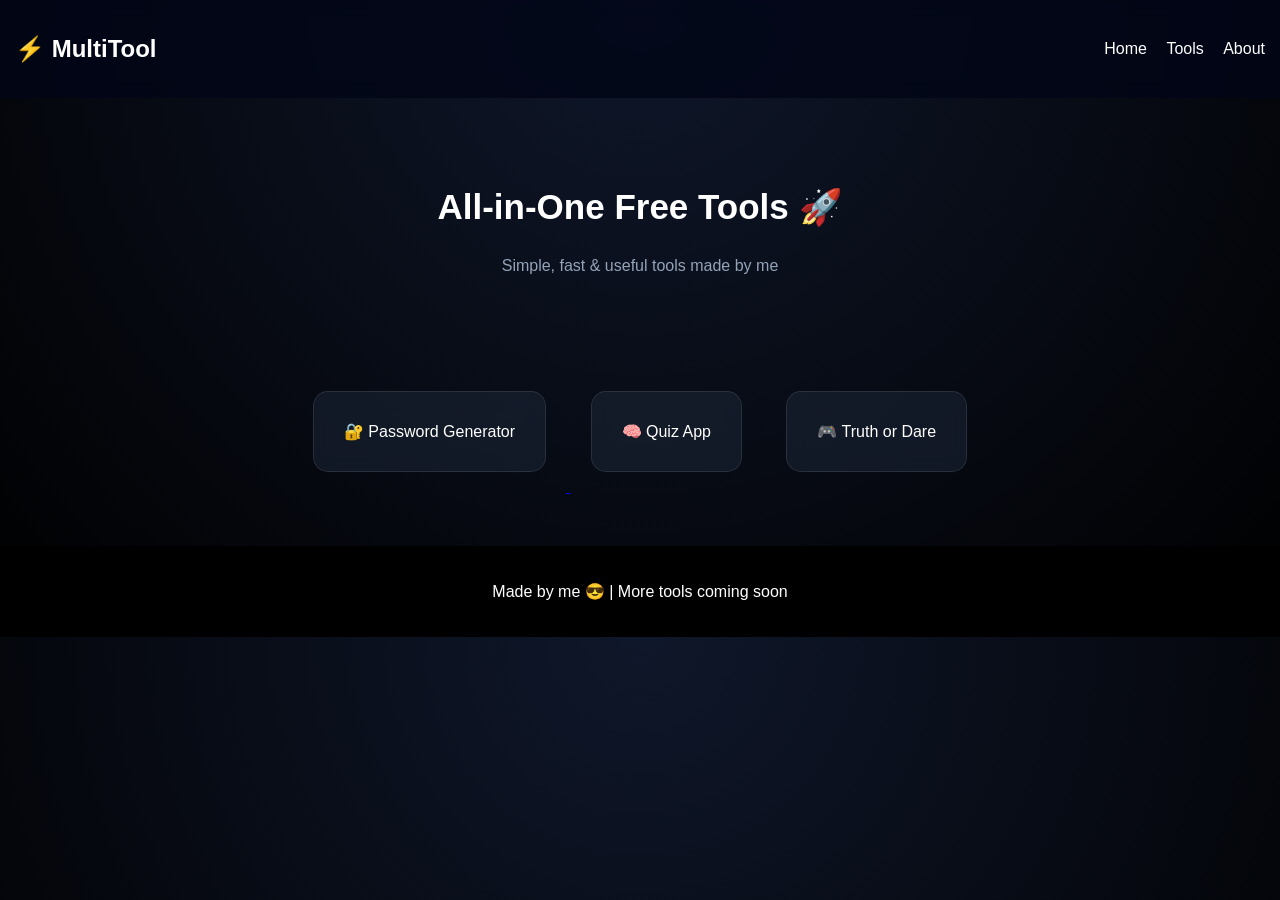
==== index.html @ dfee2fe4 "Add files via upload" ====
<!DOCTYPE html>
<html>
<head>
    <meta charset="UTF-8">
    <meta name="viewport" content="width=device-width, initial-scale=1.0, maximum-scale=1.0, user-scalable=no">
    <title>My Tools Website</title>
    <link rel="stylesheet" href="style.css">
</head>

<body>

    <!-- NAVBAR -->
    <nav>
        <h2>⚡ MultiTool</h2>
        <div>
            <a href="#">Home</a>
            <a href="#">Tools</a>
            <a href="#">About</a>
        </div>
    </nav>

    <!-- HERO SECTION -->
    <section class="hero">
        <h1>All-in-One Free Tools 🚀</h1>
        <p>Simple, fast & useful tools made by me</p>
    </section>

    <!-- TOOLS -->
    <div class="container">
        <a href="password.html">
  <div class="box">🔐 Password Generator</div>
</a>

        <div class="box" onclick="openPage('quiz.html')">
            🧠 Quiz App
        </div>

        <div class="box" onclick="openPage('truthdare.html')">
            🎮 Truth or Dare
        </div>
    </div>

    <script>
        function openPage(page) {
    window.location.href = page + "?v=" + Date.now();
}

    document.querySelectorAll(".box").forEach(box => {
  box.addEventListener("click", function(e) {
    let circle = document.createElement("span");
    circle.classList.add("ripple");

    this.appendChild(circle);

    let x = e.clientX - this.offsetLeft;
    let y = e.clientY - this.offsetTop;

    circle.style.left = x + "px";
    circle.style.top = y + "px";

    setTimeout(() => {
      circle.remove();
    }, 500);
  });
});

    </script>

    <footer>
        <p>Made by me 😎 | More tools coming soon</p>
    </footer>

</body>
</html>
---- style.css ----
body {
  margin: 0;
  font-family: Arial;
  background: radial-gradient(circle at top, #0f172a, #000);
  color: white;
  text-align: center;
  animation: fadeIn 1s ease-in;
}

/* PAGE FADE */
@keyframes fadeIn {
  from { opacity: 0; }
  to { opacity: 1; }
}

/* NAVBAR */
nav {
  background: rgba(2, 6, 23, 0.8);
  backdrop-filter: blur(10px);
  padding: 15px;
  display: flex;
  justify-content: space-between;
  align-items: center;
  position: sticky;
  top: 0;
}

nav a {
  color: white;
  text-decoration: none;
  margin-left: 15px;
  transition: 0.3s;
}

nav a:hover {
  color: #38bdf8;
}

/* HERO */
.hero {
  padding: 60px 20px;
  animation: slideDown 1s ease;
}

.hero h1 {
  font-size: 35px;
}

.hero p {
  color: #94a3b8;
}

/* HERO ANIMATION */
@keyframes slideDown {
  from {
    transform: translateY(-30px);
    opacity: 0;
  }
  to {
    transform: translateY(0);
    opacity: 1;
  }
}

/* CONTAINER */
.container {
  margin-top: 20px;
}

/* TOOL BOX */
.box {
  margin: 20px;
  padding: 30px;
  border-radius: 15px;
  background: rgba(30, 41, 59, 0.5);
  backdrop-filter: blur(10px);
  display: inline-block;
  cursor: pointer;
  transition: 0.3s;
  border: 1px solid rgba(255,255,255,0.1);
  color: white;

  /* FLOAT ANIMATION */
  animation: float 3s ease-in-out infinite;

  /* RIPPLE FIX */
  position: relative;
  overflow: hidden;
}

.box:hover {
  transform: translateY(-10px) scale(1.05);
  box-shadow: 0 0 40px #38bdf8;
}

/* FLOAT */
@keyframes float {
  0% { transform: translateY(0); }
  50% { transform: translateY(-8px); }
  100% { transform: translateY(0); }
}

/* RIPPLE EFFECT */
.ripple {
  position: absolute;
  width: 100px;
  height: 100px;
  background: rgba(255,255,255,0.3);
  border-radius: 50%;
  transform: scale(0);
  animation: ripple 0.5s linear;
}

@keyframes ripple {
  to {
    transform: scale(4);
    opacity: 0;
  }
}

/* FOOTER */
footer {
  margin-top: 50px;
  padding: 20px;
  background-color: #000;
}

/* MOBILE FIX 🔥 */
@media (max-width: 600px) {
  body {
    min-height: 100vh;
    overflow-x: hidden;
  }

  .box {
    display: block;
    width: calc(100% - 60px);
    margin: 15px auto;
    font-size: 18px;
    padding: 25px 20px;
    min-height: 60px;
  }

  .container {
    padding: 0 10px;
  }

  nav {
    flex-direction: column;
    gap: 10px;
    padding: 15px 10px;
  }

  nav h2 {
    font-size: 22px;
    margin: 5px 0;
  }

  nav > div {
    display: flex;
    gap: 15px;
    flex-wrap: wrap;
    justify-content: center;
  }

  nav a {
    font-size: 16px;
    padding: 8px 12px;
    margin-left: 0;
  }

  .hero {
    padding: 40px 15px;
  }

  .hero h1 {
    font-size: 28px;
    line-height: 1.3;
  }

  .hero p {
    font-size: 16px;
  }

  footer {
    padding: 15px;
    font-size: 14px;
  }
}

/* LARGE MOBILE PHONES */
@media (min-width: 400px) and (max-width: 600px) {
  .box {
    width: calc(100% - 80px);
    padding: 30px 25px;
  }

  .hero h1 {
    font-size: 32px;
  }
}

/* TABLET */
@media (min-width: 601px) and (max-width: 900px) {
  .box {
    width: 40%;
    margin: 15px 10px;
  }

  .container {
    display: flex;
    flex-wrap: wrap;
    justify-content: center;
  }
}

/* TOUCH DEVICES - LARGER TAPPABLE AREAS */
@media (hover: none) and (pointer: coarse) {
  .box {
    min-height: 70px;
    padding: 20px;
  }

  nav a {
    padding: 12px 18px;
  }

  .btn, button {
    min-height: 48px;
    min-width: 48px;
  }
}
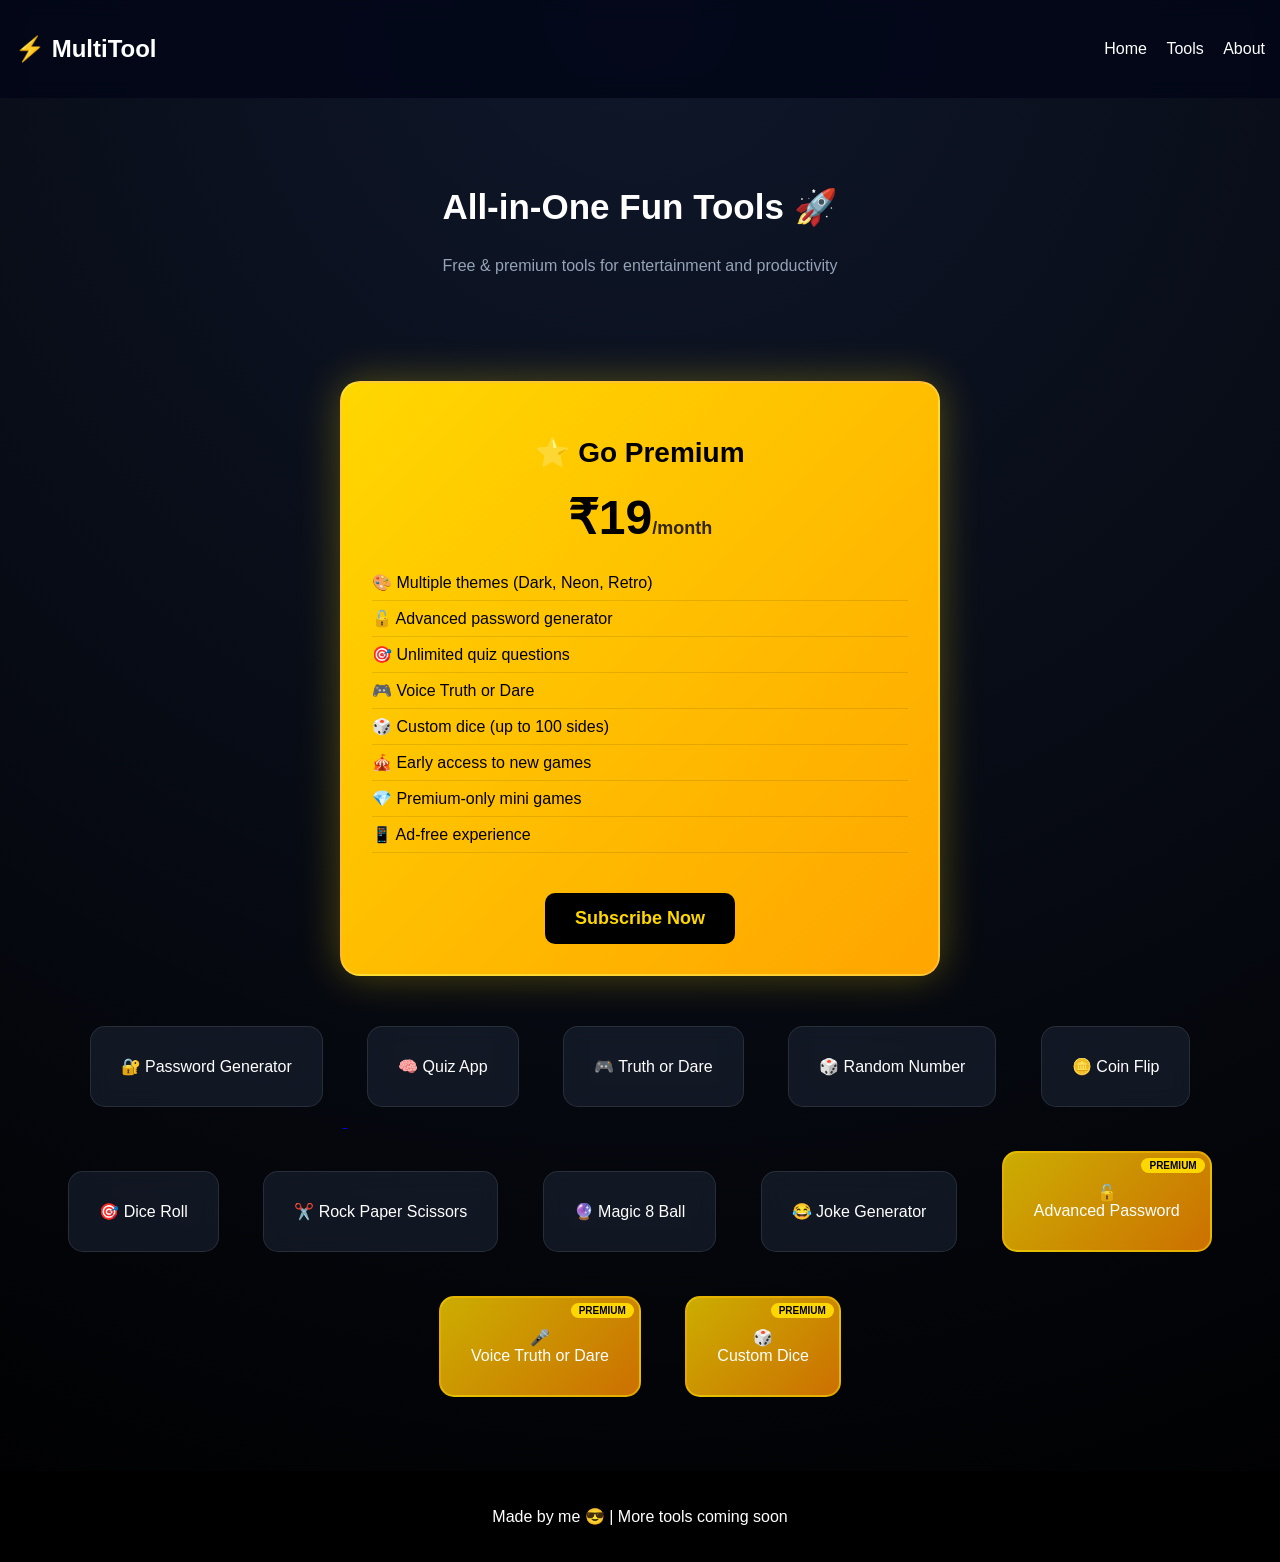
==== commit dfe070a8: "Add files via upload" ====
--- a/index.html
+++ b/index.html
@@ -21,15 +21,44 @@
 
     <!-- HERO SECTION -->
     <section class="hero">
-        <h1>All-in-One Free Tools 🚀</h1>
-        <p>Simple, fast & useful tools made by me</p>
+        <h1>All-in-One Fun Tools 🚀</h1>
+        <p>Free & premium tools for entertainment and productivity</p>
     </section>
 
-    <!-- TOOLS -->
+    <!-- PREMIUM SECTION -->
+    <section class="premium-section">
+        <div class="premium-card">
+            <h2>⭐ Go Premium</h2>
+            <div class="price">₹19<span>/month</span></div>
+            <ul class="premium-features">
+                <li>🎨 Multiple themes (Dark, Neon, Retro)</li>
+                <li>🔓 Advanced password generator</li>
+                <li>🎯 Unlimited quiz questions</li>
+                <li>🎮 Voice Truth or Dare</li>
+                <li>🎲 Custom dice (up to 100 sides)</li>
+                <li>🎪 Early access to new games</li>
+                <li>💎 Premium-only mini games</li>
+                <li>📱 Ad-free experience</li>
+            </ul>
+            <button class="premium-btn" onclick="alert('Premium subscription coming soon!')">Subscribe Now</button>
+        </div>
+    </section>
+
+    <!-- THEME SELECTOR (PREMIUM FEATURE) -->
+    <div class="theme-selector" id="themeSelector">
+        <h4>🎨 Theme</h4>
+        <div class="theme-buttons">
+            <button class="theme-btn theme-dark-btn active" onclick="setTheme('dark')"></button>
+            <button class="theme-btn theme-neon-btn" onclick="setTheme('neon')"></button>
+            <button class="theme-btn theme-retro-btn" onclick="setTheme('retro')"></button>
+        </div>
+    </div>
+
+    <!-- FREE TOOLS -->
     <div class="container">
         <a href="password.html">
-  <div class="box">🔐 Password Generator</div>
-</a>
+            <div class="box">🔐 Password Generator</div>
+        </a>
 
         <div class="box" onclick="openPage('quiz.html')">
             🧠 Quiz App
@@ -38,32 +67,132 @@
         <div class="box" onclick="openPage('truthdare.html')">
             🎮 Truth or Dare
         </div>
+
+        <div class="box" onclick="openPage('random.html')">
+            🎲 Random Number
+        </div>
+
+        <div class="box" onclick="openPage('coinflip.html')">
+            🪙 Coin Flip
+        </div>
+
+        <div class="box" onclick="openPage('dice.html')">
+            🎯 Dice Roll
+        </div>
+
+        <div class="box" onclick="openPage('rps.html')">
+            ✂️ Rock Paper Scissors
+        </div>
+
+        <div class="box" onclick="openPage('magic8.html')">
+            🔮 Magic 8 Ball
+        </div>
+
+        <div class="box" onclick="openPage('joke.html')">
+            😂 Joke Generator
+        </div>
+
+        <a href="advanced-password.html">
+            <div class="box premium-tool">
+                🔓 <span class="premium-label">PREMIUM</span><br>Advanced Password
+            </div>
+        </a>
+
+        <div class="box premium-tool" onclick="alert('Premium feature! Upgrade to unlock voice Truth or Dare.')">
+            🎤 <span class="premium-label">PREMIUM</span><br>Voice Truth or Dare
+        </div>
+
+        <div class="box premium-tool" onclick="alert('Premium feature! Upgrade to unlock custom dice.')">
+            🎲 <span class="premium-label">PREMIUM</span><br>Custom Dice
+        </div>
     </div>
 
     <script>
         function openPage(page) {
-    window.location.href = page + "?v=" + Date.now();
-}
-
-    document.querySelectorAll(".box").forEach(box => {
-  box.addEventListener("click", function(e) {
-    let circle = document.createElement("span");
-    circle.classList.add("ripple");
-
-    this.appendChild(circle);
-
-    let x = e.clientX - this.offsetLeft;
-    let y = e.clientY - this.offsetTop;
-
-    circle.style.left = x + "px";
-    circle.style.top = y + "px";
-
-    setTimeout(() => {
-      circle.remove();
-    }, 500);
-  });
-});
-
+            window.location.href = page + "?v=" + Date.now();
+        }
+
+        function showPremiumModal() {
+            alert("🎉 Premium Subscription!\n\n₹19/month gets you:\n• Multiple themes\n• Advanced password generator\n• Unlimited quiz questions\n• Voice Truth or Dare\n• Custom dice (up to 100 sides)\n• Early access to new games\n• Ad-free experience\n\nSubscribe now to unlock all premium features!");
+        }
+
+        document.querySelectorAll(".box").forEach(box => {
+            box.addEventListener("click", function(e) {
+                let circle = document.createElement("span");
+                circle.classList.add("ripple");
+
+                this.appendChild(circle);
+
+                let x = e.clientX - this.offsetLeft;
+                let y = e.clientY - this.offsetTop;
+
+                circle.style.left = x + "px";
+                circle.style.top = y + "px";
+
+                setTimeout(() => {
+                    circle.remove();
+                }, 500);
+            });
+        });
+
+        // Premium subscription button
+        document.querySelector('.premium-btn').addEventListener('click', function() {
+            showPremiumModal();
+            // Simulate successful payment
+            setTimeout(() => {
+                if (confirm('🎉 Payment successful! Upgrade to Premium now?')) {
+                    upgradeToPremium();
+                }
+            }, 1000);
+        });
+
+        // Premium tool alerts
+        document.querySelectorAll('.premium-tool').forEach(tool => {
+            if (!tool.closest('a')) { // Only add click handler if not wrapped in link
+                tool.addEventListener('click', function(e) {
+                    e.preventDefault();
+                    const toolName = this.textContent.replace('PREMIUM', '').trim();
+                    alert(`🔒 ${toolName} is a Premium Feature!\n\nUpgrade to Premium for ₹19/month to unlock:\n• ${toolName}\n• Multiple themes\n• Advanced tools\n• Early access\n• Ad-free experience`);
+                });
+            }
+        });
+
+        // Theme switching functions
+        function setTheme(theme) {
+            // Remove all theme classes
+            document.body.classList.remove('theme-dark', 'theme-neon', 'theme-retro');
+
+            // Add selected theme
+            document.body.classList.add('theme-' + theme);
+
+            // Update active button
+            document.querySelectorAll('.theme-btn').forEach(btn => btn.classList.remove('active'));
+            document.querySelector('.theme-' + theme + '-btn').classList.add('active');
+
+            // Save theme preference (simulated for premium users)
+            localStorage.setItem('selectedTheme', theme);
+        }
+
+        // Check if user is premium (simulated)
+        function checkPremiumStatus() {
+            const isPremium = localStorage.getItem('isPremium') === 'true';
+            if (isPremium) {
+                document.getElementById('themeSelector').classList.add('show');
+                // Load saved theme
+                const savedTheme = localStorage.getItem('selectedTheme') || 'dark';
+                setTheme(savedTheme);
+            }
+        }
+
+        // Simulate premium upgrade
+        function upgradeToPremium() {
+            localStorage.setItem('isPremium', 'true');
+            alert('🎉 Welcome to Premium!\n\nYou now have access to:\n• Multiple themes\n• Advanced tools\n• Premium features\n• Early access\n\nTheme selector is now enabled!');
+            checkPremiumStatus();
+        }
+
+        // Initialize theme selector visibility
+        checkPremiumStatus();
     </script>
 
     <footer>
--- a/style.css
+++ b/style.css
@@ -1,10 +1,11 @@
 body {
   margin: 0;
   font-family: Arial;
-  background: radial-gradient(circle at top, #0f172a, #000);
-  color: white;
+  background: var(--bg-gradient, radial-gradient(circle at top, #0f172a, #000));
+  color: var(--text-color, white);
   text-align: center;
   animation: fadeIn 1s ease-in;
+  transition: background 0.5s ease, color 0.5s ease;
 }
 
 /* PAGE FADE */
@@ -33,7 +34,7 @@
 }
 
 nav a:hover {
-  color: #38bdf8;
+  color: var(--accent-color, #38bdf8);
 }
 
 /* HERO */
@@ -72,13 +73,13 @@
   margin: 20px;
   padding: 30px;
   border-radius: 15px;
-  background: rgba(30, 41, 59, 0.5);
+  background: var(--card-bg, rgba(30, 41, 59, 0.5));
   backdrop-filter: blur(10px);
   display: inline-block;
   cursor: pointer;
   transition: 0.3s;
   border: 1px solid rgba(255,255,255,0.1);
-  color: white;
+  color: var(--text-color, white);
 
   /* FLOAT ANIMATION */
   animation: float 3s ease-in-out infinite;
@@ -90,7 +91,7 @@
 
 .box:hover {
   transform: translateY(-10px) scale(1.05);
-  box-shadow: 0 0 40px #38bdf8;
+  box-shadow: var(--glow, 0 0 40px #38bdf8);
 }
 
 /* FLOAT */
@@ -118,6 +119,139 @@
   }
 }
 
+/* PREMIUM SECTION */
+.premium-section {
+  margin: 30px auto;
+  max-width: 600px;
+  padding: 0 20px;
+}
+
+/* MOBILE STYLES FOR PREMIUM SECTION */
+@media (max-width: 600px) {
+  .premium-section {
+    padding: 0 10px;
+  }
+
+  .premium-card {
+    padding: 20px;
+    margin: 20px 10px;
+  }
+
+  .premium-card h2 {
+    font-size: 24px;
+  }
+
+  .price {
+    font-size: 36px;
+  }
+
+  .premium-features {
+    text-align: left;
+  }
+
+  .premium-features li {
+    font-size: 14px;
+    padding: 6px 0;
+  }
+
+  .premium-btn {
+    width: 100%;
+    padding: 15px;
+    font-size: 16px;
+  }
+}
+
+.premium-card {
+  background: linear-gradient(135deg, #FFD700, #FFA500);
+  backdrop-filter: blur(10px);
+  border-radius: 20px;
+  padding: 30px;
+  text-align: center;
+  box-shadow: 0 0 40px rgba(255, 215, 0, 0.3);
+  border: 2px solid rgba(255, 255, 255, 0.2);
+  animation: glow 2s ease-in-out infinite alternate;
+}
+
+.premium-card h2 {
+  color: #000;
+  margin-bottom: 15px;
+  font-size: 28px;
+}
+
+.price {
+  font-size: 48px;
+  font-weight: bold;
+  color: #000;
+  margin: 20px 0;
+}
+
+.price span {
+  font-size: 18px;
+  opacity: 0.8;
+}
+
+.premium-features {
+  list-style: none;
+  padding: 0;
+  margin: 20px 0;
+  text-align: left;
+}
+
+.premium-features li {
+  color: #000;
+  padding: 8px 0;
+  font-size: 16px;
+  border-bottom: 1px solid rgba(0,0,0,0.1);
+}
+
+.premium-btn {
+  background: #000;
+  color: #FFD700;
+  border: none;
+  padding: 15px 30px;
+  border-radius: 10px;
+  font-size: 18px;
+  font-weight: bold;
+  cursor: pointer;
+  transition: 0.3s;
+  margin-top: 20px;
+}
+
+.premium-btn:hover {
+  background: #333;
+  transform: scale(1.05);
+  box-shadow: 0 0 20px rgba(0,0,0,0.5);
+}
+
+@keyframes glow {
+  from { box-shadow: 0 0 40px rgba(255, 215, 0, 0.3); }
+  to { box-shadow: 0 0 60px rgba(255, 215, 0, 0.6); }
+}
+
+/* PREMIUM TOOLS */
+.premium-tool {
+  position: relative;
+  background: linear-gradient(135deg, rgba(255, 215, 0, 0.8), rgba(255, 140, 0, 0.8));
+  border: 2px solid rgba(255, 215, 0, 0.5);
+}
+
+.premium-tool:hover {
+  transform: translateY(-10px) scale(1.05);
+  box-shadow: 0 0 40px rgba(255, 215, 0, 0.8);
+}
+
+.premium-label {
+  background: #FFD700;
+  color: #000;
+  padding: 2px 8px;
+  border-radius: 10px;
+  font-size: 10px;
+  font-weight: bold;
+  position: absolute;
+  top: 5px;
+  right: 5px;
+}
+
 /* FOOTER */
 footer {
   margin-top: 50px;
@@ -229,4 +363,82 @@
     min-height: 48px;
     min-width: 48px;
   }
-}+}
+
+/* PREMIUM THEMES */
+.theme-dark {
+  --bg-gradient: radial-gradient(circle at top, #0f172a, #000);
+  --card-bg: rgba(30, 41, 59, 0.5);
+  --text-color: white;
+  --accent-color: #38bdf8;
+  --secondary-bg: rgba(0,0,0,0.3);
+}
+
+.theme-neon {
+  --bg-gradient: radial-gradient(circle at top, #0a0a0a, #000);
+  --card-bg: rgba(0, 20, 40, 0.8);
+  --text-color: #00ff88;
+  --accent-color: #ff0080;
+  --secondary-bg: rgba(0, 255, 136, 0.1);
+  --glow: 0 0 20px rgba(0, 255, 136, 0.5);
+}
+
+.theme-retro {
+  --bg-gradient: linear-gradient(135deg, #667eea 0%, #764ba2 100%);
+  --card-bg: rgba(255, 255, 255, 0.1);
+  --text-color: #ffffff;
+  --accent-color: #ff6b6b;
+  --secondary-bg: rgba(255, 107, 107, 0.2);
+}
+
+.theme-selector {
+  position: fixed;
+  top: 20px;
+  right: 20px;
+  z-index: 1000;
+  background: var(--card-bg);
+  backdrop-filter: blur(10px);
+  border-radius: 10px;
+  padding: 10px;
+  display: none; /* Hidden by default, shown for premium users */
+  border: 1px solid rgba(255,255,255,0.1);
+}
+
+.theme-selector.show {
+  display: block;
+}
+
+.theme-selector h4 {
+  margin: 0 0 10px 0;
+  font-size: 12px;
+  color: var(--accent-color);
+}
+
+.theme-buttons {
+  display: flex;
+  gap: 5px;
+}
+
+.theme-btn {
+  width: 30px;
+  height: 30px;
+  border-radius: 50%;
+  border: 2px solid rgba(255,255,255,0.2);
+  cursor: pointer;
+  transition: 0.3s;
+}
+
+.theme-btn:hover {
+  transform: scale(1.1);
+  border-color: var(--accent-color);
+}
+
+.theme-btn.active {
+  border-color: var(--accent-color);
+  box-shadow: 0 0 10px var(--accent-color);
+}
+
+/* Theme color indicators */
+.theme-dark-btn { background: linear-gradient(45deg, #0f172a, #000); }
+.theme-neon-btn { background: linear-gradient(45deg, #00ff88, #ff0080); }
+.theme-retro-btn { background: linear-gradient(45deg, #667eea, #764ba2); }
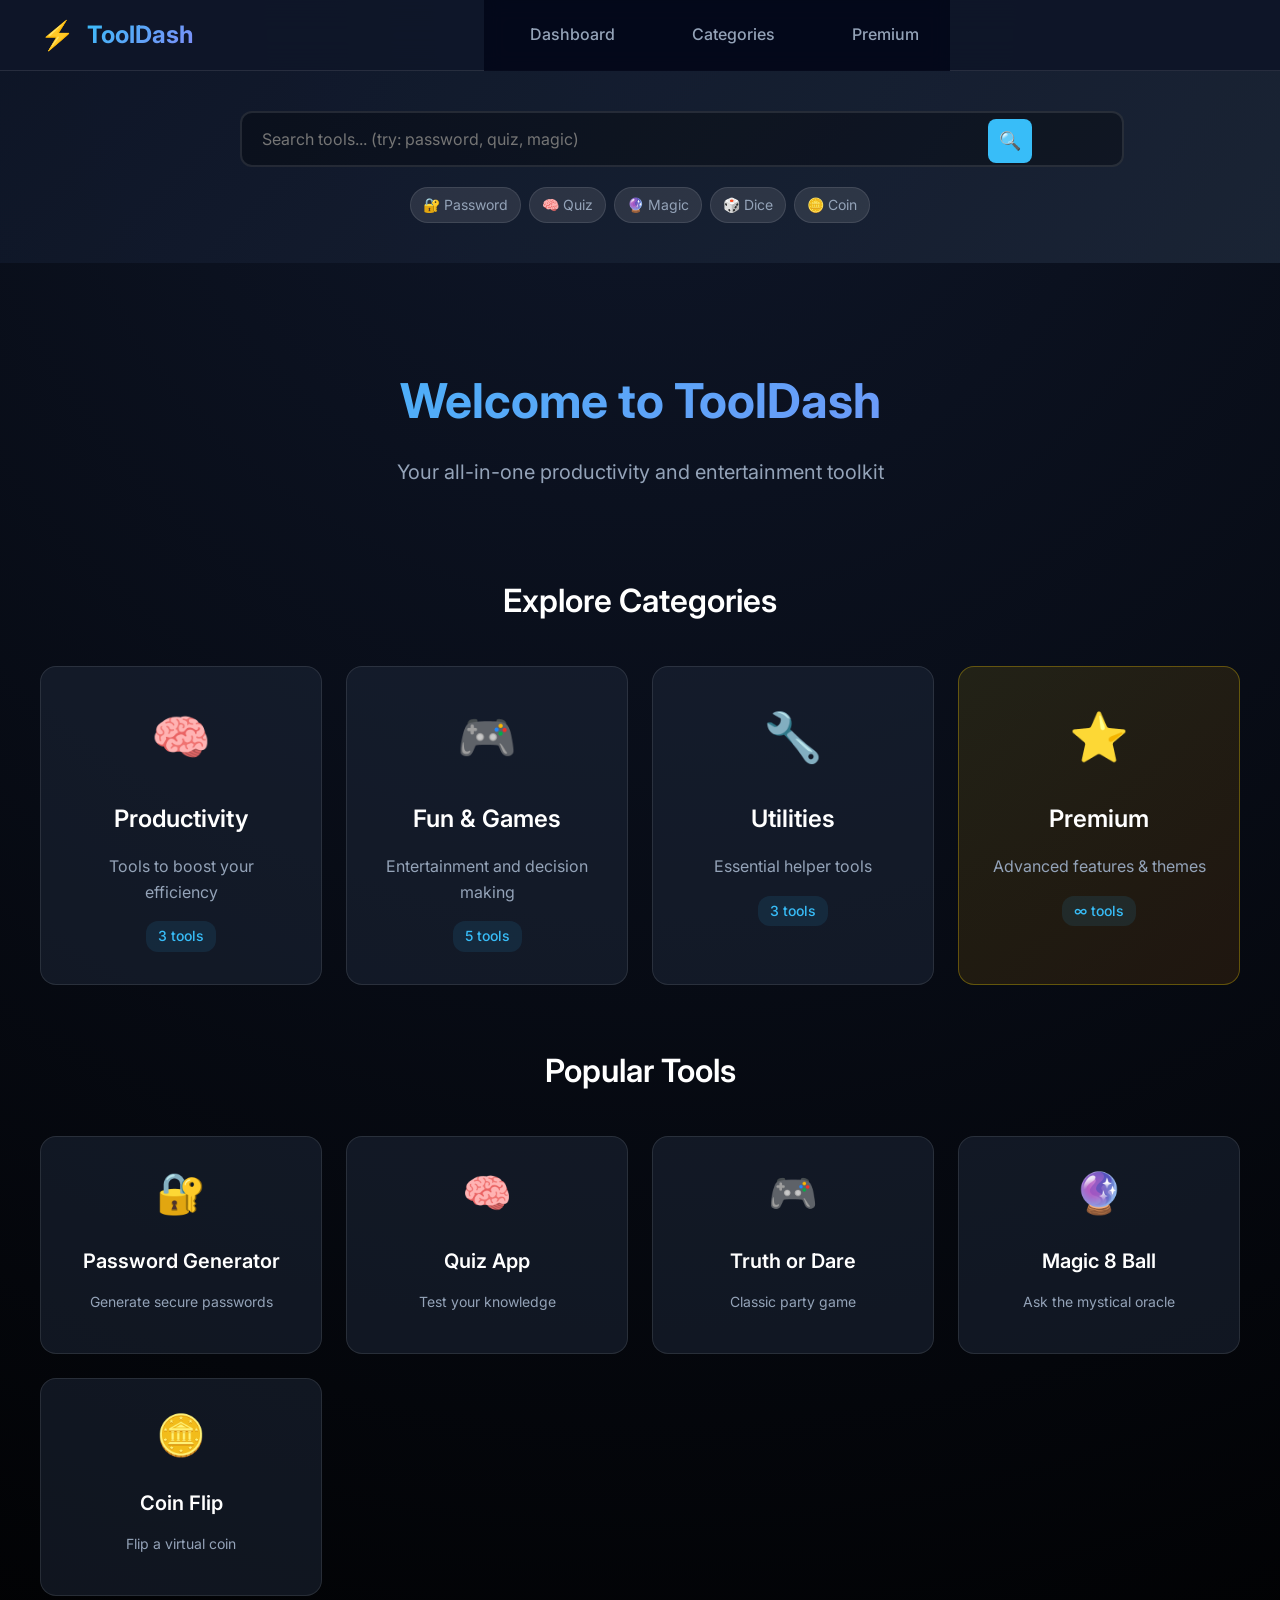
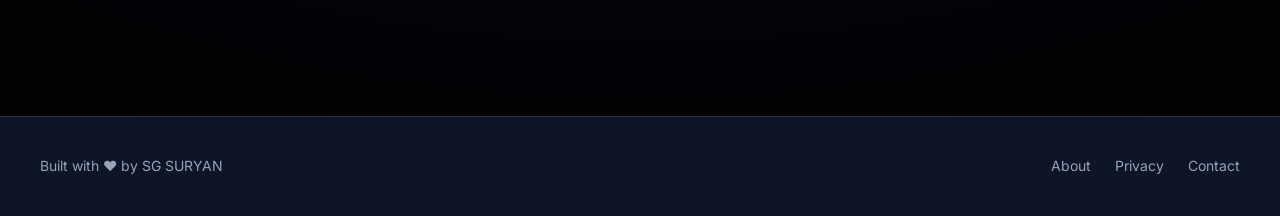
==== commit af026382: "Add files via upload" ====
--- a/index.html
+++ b/index.html
@@ -1,203 +1,675 @@
-<!DOCTYPE html>
-<html>
-<head>
-    <meta charset="UTF-8">
-    <meta name="viewport" content="width=device-width, initial-scale=1.0, maximum-scale=1.0, user-scalable=no">
-    <title>My Tools Website</title>
-    <link rel="stylesheet" href="style.css">
-</head>
-
-<body>
-
-    <!-- NAVBAR -->
-    <nav>
-        <h2>⚡ MultiTool</h2>
-        <div>
-            <a href="#">Home</a>
-            <a href="#">Tools</a>
-            <a href="#">About</a>
-        </div>
-    </nav>
-
-    <!-- HERO SECTION -->
-    <section class="hero">
-        <h1>All-in-One Fun Tools 🚀</h1>
-        <p>Free & premium tools for entertainment and productivity</p>
-    </section>
-
-    <!-- PREMIUM SECTION -->
-    <section class="premium-section">
-        <div class="premium-card">
-            <h2>⭐ Go Premium</h2>
-            <div class="price">₹19<span>/month</span></div>
-            <ul class="premium-features">
-                <li>🎨 Multiple themes (Dark, Neon, Retro)</li>
-                <li>🔓 Advanced password generator</li>
-                <li>🎯 Unlimited quiz questions</li>
-                <li>🎮 Voice Truth or Dare</li>
-                <li>🎲 Custom dice (up to 100 sides)</li>
-                <li>🎪 Early access to new games</li>
-                <li>💎 Premium-only mini games</li>
-                <li>📱 Ad-free experience</li>
-            </ul>
-            <button class="premium-btn" onclick="alert('Premium subscription coming soon!')">Subscribe Now</button>
-        </div>
-    </section>
-
-    <!-- THEME SELECTOR (PREMIUM FEATURE) -->
-    <div class="theme-selector" id="themeSelector">
-        <h4>🎨 Theme</h4>
-        <div class="theme-buttons">
-            <button class="theme-btn theme-dark-btn active" onclick="setTheme('dark')"></button>
-            <button class="theme-btn theme-neon-btn" onclick="setTheme('neon')"></button>
-            <button class="theme-btn theme-retro-btn" onclick="setTheme('retro')"></button>
-        </div>
-    </div>
-
-    <!-- FREE TOOLS -->
-    <div class="container">
-        <a href="password.html">
-            <div class="box">🔐 Password Generator</div>
-        </a>
-
-        <div class="box" onclick="openPage('quiz.html')">
-            🧠 Quiz App
-        </div>
-
-        <div class="box" onclick="openPage('truthdare.html')">
-            🎮 Truth or Dare
-        </div>
-
-        <div class="box" onclick="openPage('random.html')">
-            🎲 Random Number
-        </div>
-
-        <div class="box" onclick="openPage('coinflip.html')">
-            🪙 Coin Flip
-        </div>
-
-        <div class="box" onclick="openPage('dice.html')">
-            🎯 Dice Roll
-        </div>
-
-        <div class="box" onclick="openPage('rps.html')">
-            ✂️ Rock Paper Scissors
-        </div>
-
-        <div class="box" onclick="openPage('magic8.html')">
-            🔮 Magic 8 Ball
-        </div>
-
-        <div class="box" onclick="openPage('joke.html')">
-            😂 Joke Generator
-        </div>
-
-        <a href="advanced-password.html">
-            <div class="box premium-tool">
-                🔓 <span class="premium-label">PREMIUM</span><br>Advanced Password
-            </div>
-        </a>
-
-        <div class="box premium-tool" onclick="alert('Premium feature! Upgrade to unlock voice Truth or Dare.')">
-            🎤 <span class="premium-label">PREMIUM</span><br>Voice Truth or Dare
-        </div>
-
-        <div class="box premium-tool" onclick="alert('Premium feature! Upgrade to unlock custom dice.')">
-            🎲 <span class="premium-label">PREMIUM</span><br>Custom Dice
-        </div>
-    </div>
-
-    <script>
-        function openPage(page) {
-            window.location.href = page + "?v=" + Date.now();
-        }
-
-        function showPremiumModal() {
-            alert("🎉 Premium Subscription!\n\n₹19/month gets you:\n• Multiple themes\n• Advanced password generator\n• Unlimited quiz questions\n• Voice Truth or Dare\n• Custom dice (up to 100 sides)\n• Early access to new games\n• Ad-free experience\n\nSubscribe now to unlock all premium features!");
-        }
-
-        document.querySelectorAll(".box").forEach(box => {
-            box.addEventListener("click", function(e) {
-                let circle = document.createElement("span");
-                circle.classList.add("ripple");
-
-                this.appendChild(circle);
-
-                let x = e.clientX - this.offsetLeft;
-                let y = e.clientY - this.offsetTop;
-
-                circle.style.left = x + "px";
-                circle.style.top = y + "px";
-
-                setTimeout(() => {
-                    circle.remove();
-                }, 500);
-            });
-        });
-
-        // Premium subscription button
-        document.querySelector('.premium-btn').addEventListener('click', function() {
-            showPremiumModal();
-            // Simulate successful payment
-            setTimeout(() => {
-                if (confirm('🎉 Payment successful! Upgrade to Premium now?')) {
-                    upgradeToPremium();
-                }
-            }, 1000);
-        });
-
-        // Premium tool alerts
-        document.querySelectorAll('.premium-tool').forEach(tool => {
-            if (!tool.closest('a')) { // Only add click handler if not wrapped in link
-                tool.addEventListener('click', function(e) {
-                    e.preventDefault();
-                    const toolName = this.textContent.replace('PREMIUM', '').trim();
-                    alert(`🔒 ${toolName} is a Premium Feature!\n\nUpgrade to Premium for ₹19/month to unlock:\n• ${toolName}\n• Multiple themes\n• Advanced tools\n• Early access\n• Ad-free experience`);
-                });
-            }
-        });
-
-        // Theme switching functions
-        function setTheme(theme) {
-            // Remove all theme classes
-            document.body.classList.remove('theme-dark', 'theme-neon', 'theme-retro');
-
-            // Add selected theme
-            document.body.classList.add('theme-' + theme);
-
-            // Update active button
-            document.querySelectorAll('.theme-btn').forEach(btn => btn.classList.remove('active'));
-            document.querySelector('.theme-' + theme + '-btn').classList.add('active');
-
-            // Save theme preference (simulated for premium users)
-            localStorage.setItem('selectedTheme', theme);
-        }
-
-        // Check if user is premium (simulated)
-        function checkPremiumStatus() {
-            const isPremium = localStorage.getItem('isPremium') === 'true';
-            if (isPremium) {
-                document.getElementById('themeSelector').classList.add('show');
-                // Load saved theme
-                const savedTheme = localStorage.getItem('selectedTheme') || 'dark';
-                setTheme(savedTheme);
-            }
-        }
-
-        // Simulate premium upgrade
-        function upgradeToPremium() {
-            localStorage.setItem('isPremium', 'true');
-            alert('🎉 Welcome to Premium!\n\nYou now have access to:\n• Multiple themes\n• Advanced tools\n• Premium features\n• Early access\n\nTheme selector is now enabled!');
-            checkPremiumStatus();
-        }
-
-        // Initialize theme selector visibility
-        checkPremiumStatus();
-    </script>
-
-    <footer>
-        <p>Made by me 😎 | More tools coming soon</p>
-    </footer>
-
-</body>
+<!DOCTYPE html>
+<html>
+<head>
+    <meta charset="UTF-8">
+    <meta name="viewport" content="width=device-width, initial-scale=1.0, maximum-scale=1.0, user-scalable=no">
+    <title>ToolDash - Your Ultimate Tool Dashboard</title>
+    <link rel="icon" type="image/x-icon" href="favicon.ico">
+    <link rel="preconnect" href="https://fonts.googleapis.com">
+    <link rel="preconnect" href="https://fonts.gstatic.com" crossorigin>
+    <link href="https://fonts.googleapis.com/css2?family=Inter:wght@300;400;500;600;700&display=swap" rel="stylesheet">
+    <link rel="stylesheet" href="style.css">
+</head>
+
+<body>
+
+    <!-- MAIN DASHBOARD -->
+    <div id="mainApp" class="main-app">
+
+        <!-- UNIFIED HEADER -->
+        <header class="app-header">
+            <div class="header-content">
+                <div class="logo">
+                    <span class="logo-icon">⚡</span>
+                    <span class="logo-text">ToolDash</span>
+                </div>
+                <nav class="main-nav">
+                    <a href="#" class="nav-link active" onclick="showDashboard()">Dashboard</a>
+                    <a href="#" class="nav-link" onclick="showCategories()">Categories</a>
+                    <a href="#" class="nav-link" onclick="showPremium()">Premium</a>
+                </nav>
+                <div class="header-actions">
+                    <button class="theme-toggle" onclick="toggleTheme()" title="Toggle Theme">🌓</button>
+                </div>
+            </div>
+        </header>
+
+        <!-- SEARCH BAR -->
+        <section class="search-section">
+            <div class="search-container">
+                <div class="search-input-wrapper">
+                    <input type="text" id="searchInput" placeholder="Search tools... (try: password, quiz, magic)" class="search-input">
+                    <button class="search-btn" onclick="performSearch()">🔍</button>
+                </div>
+                <div class="search-hints">
+                    <span class="hint-tag" onclick="searchByTag('password')">🔐 Password</span>
+                    <span class="hint-tag" onclick="searchByTag('quiz')">🧠 Quiz</span>
+                    <span class="hint-tag" onclick="searchByTag('magic')">🔮 Magic</span>
+                    <span class="hint-tag" onclick="searchByTag('dice')">🎲 Dice</span>
+                    <span class="hint-tag" onclick="searchByTag('coin')">🪙 Coin</span>
+                </div>
+            </div>
+        </section>
+
+        <!-- DASHBOARD CONTENT -->
+        <main class="dashboard-content">
+
+            <!-- WELCOME SECTION -->
+            <section class="welcome-section">
+                <h1>Welcome to ToolDash</h1>
+                <p>Your all-in-one productivity and entertainment toolkit</p>
+            </section>
+
+            <!-- CATEGORIES GRID -->
+            <section class="categories-section">
+                <h2>Explore Categories</h2>
+                <div class="categories-grid">
+                    <div class="category-card" onclick="showCategoryTools('productivity')">
+                        <div class="category-icon">🧠</div>
+                        <h3>Productivity</h3>
+                        <p>Tools to boost your efficiency</p>
+                        <div class="tool-count">4 tools</div>
+                    </div>
+
+                    <div class="category-card" onclick="showCategoryTools('fun')">
+                        <div class="category-icon">🎮</div>
+                        <h3>Fun & Games</h3>
+                        <p>Entertainment and decision making</p>
+                        <div class="tool-count">6 tools</div>
+                    </div>
+
+                    <div class="category-card" onclick="showCategoryTools('utilities')">
+                        <div class="category-icon">🔧</div>
+                        <h3>Utilities</h3>
+                        <p>Essential helper tools</p>
+                        <div class="tool-count">3 tools</div>
+                    </div>
+
+                    <div class="category-card premium-category" onclick="showPremiumModal()">
+                        <div class="category-icon">⭐</div>
+                        <h3>Premium</h3>
+                        <p>Advanced features & themes</p>
+                        <div class="tool-count">∞ tools</div>
+                    </div>
+                </div>
+            </section>
+
+<!-- RECENT TOOLS -->
+            <section class="recent-section">
+                <h2>Popular Tools</h2>
+                <div class="tools-grid" id="popularTools">
+                    <!-- Tools loaded by JavaScript -->
+                    <!-- Fallback static content -->
+                    <a href="password.html" class="tool-card">
+                        <div class="tool-icon">🔐</div>
+                        <h3>Password Generator</h3>
+                        <p>Generate secure passwords</p>
+                    </a>
+                    <a href="quiz.html" class="tool-card">
+                        <div class="tool-icon">🧠</div>
+                        <h3>Quiz App</h3>
+                        <p>Test your knowledge</p>
+                    </a>
+                    <a href="truthdare.html" class="tool-card">
+                        <div class="tool-icon">🎮</div>
+                        <h3>Truth or Dare</h3>
+                        <p>Classic party game</p>
+                    </a>
+                    <a href="magic8.html" class="tool-card">
+                        <div class="tool-icon">🔮</div>
+                        <h3>Magic 8 Ball</h3>
+                        <p>Ask the mystical oracle</p>
+                    </a>
+                    <a href="coinflip.html" class="tool-card">
+                        <div class="tool-icon">🪙</div>
+                        <h3>Coin Flip</h3>
+                        <p>Flip a virtual coin</p>
+                    </a>
+                    <a href="joke.html" class="tool-card">
+                        <div class="tool-icon">😂</div>
+                        <h3>Joke Generator</h3>
+                        <p>Get random jokes</p>
+                    </a>
+                </div>
+            </section>
+
+        </main>
+
+    </div>
+
+    <script>
+        // Tool Database
+        const tools = {
+            productivity: [
+                { id: 'password', name: 'Password Generator', icon: '🔐', desc: 'Generate secure passwords', page: 'password.html', popular: true },
+                { id: 'quiz', name: 'Quiz App', icon: '🧠', desc: 'Test your knowledge', page: 'quiz.html', popular: true },
+                { id: 'advanced-password', name: 'Advanced Password', icon: '🔓', desc: 'Premium password tools', page: 'advanced-password.html', premium: true }
+            ],
+            fun: [
+                { id: 'truthdare', name: 'Truth or Dare', icon: '🎮', desc: 'Classic party game', page: 'truthdare.html', popular: true },
+                { id: 'magic8', name: 'Magic 8 Ball', icon: '🔮', desc: 'Ask the mystical oracle', page: 'magic8.html', popular: true },
+                { id: 'joke', name: 'Joke Generator', icon: '😂', desc: 'Get random jokes', page: 'joke.html', popular: false },
+                { id: 'rps', name: 'Rock Paper Scissors', icon: '✂️', desc: 'Play against computer', page: 'rps.html', popular: false },
+                { id: 'voice-truthdare', name: 'Voice Truth or Dare', icon: '🎤', desc: 'Voice-powered game', premium: true }
+            ],
+            utilities: [
+                { id: 'random', name: 'Random Number', icon: '🎲', desc: 'Generate random numbers', page: 'random.html', popular: false },
+                { id: 'coinflip', name: 'Coin Flip', icon: '🪙', desc: 'Flip a virtual coin', page: 'coinflip.html', popular: true },
+                { id: 'dice', name: 'Dice Roll', icon: '🎯', desc: 'Roll custom dice', page: 'dice.html', popular: false },
+                { id: 'custom-dice', name: 'Custom Dice', icon: '🎲', desc: '100-sided dice', premium: true }
+            ]
+        };
+
+        let currentView = 'dashboard';
+        let currentCategory = null;
+
+        // Initialize App on load
+        window.onload = function() {
+            console.log("ToolDash initializing...");
+            
+            // First, make sure dashboard content is visible
+            const dashboardContent = document.querySelector('.dashboard-content');
+            if (dashboardContent) {
+                console.log("Dashboard content found, showing dashboard...");
+                showDashboard();
+            } else {
+                console.error("Dashboard content NOT found!");
+            }
+            
+            // Setup search functionality
+            setupSearch();
+            
+            // Check premium status
+            checkPremiumStatus();
+            
+            console.log("ToolDash initialized!");
+        };
+        
+        // Debug - test if functions exist
+        function testDebug() {
+            alert('JS is working! Functions: showDashboard=' + typeof showDashboard + 
+                  ', showCategories=' + typeof showCategories + 
+                  ', showPremium=' + typeof showPremium);
+        }
+        
+        // Add global error handler
+        window.onerror = function(msg, url, line) {
+            console.error('JS Error:', msg, 'at line', line);
+            alert('Error: ' + msg);
+            return false;
+        };
+
+        // Navigation Functions with smooth animations
+        function showDashboard() {
+            console.log("showDashboard called");
+            try {
+                currentView = 'dashboard';
+                currentCategory = null;
+                updateNavigation('dashboard');
+
+                var content = document.querySelector('.dashboard-content');
+                if (content) {
+                    // Add fade out animation
+                    content.style.opacity = '0';
+                    content.style.transform = 'translateY(-10px)';
+
+                    setTimeout(() => {
+                        content.innerHTML = getDashboardHTML();
+                        loadPopularTools();
+
+                        // Add fade in animation
+                        content.style.transition = 'all 0.3s ease-out';
+                        content.style.opacity = '1';
+                        content.style.transform = 'translateY(0)';
+                    }, 150);
+                } else {
+                    console.error("dashboard-content element not found!");
+                }
+            } catch(e) {
+                console.error("Error in showDashboard:", e);
+            }
+        }
+
+        function showCategories() {
+            console.log("showCategories called");
+            try {
+                currentView = 'categories';
+                updateNavigation('categories');
+                var content = document.querySelector('.dashboard-content');
+                if (content) {
+                    // Add fade out animation
+                    content.style.opacity = '0';
+                    content.style.transform = 'translateY(-10px)';
+
+                    setTimeout(() => {
+                        content.innerHTML = getCategoriesHTML();
+
+                        // Add fade in animation
+                        content.style.transition = 'all 0.3s ease-out';
+                        content.style.opacity = '1';
+                        content.style.transform = 'translateY(0)';
+                    }, 150);
+                }
+            } catch(e) {
+                console.error("Error in showCategories:", e);
+            }
+        }
+
+        function showPremium() {
+            console.log("showPremium called");
+            try {
+                currentView = 'premium';
+                updateNavigation('premium');
+                var content = document.querySelector('.dashboard-content');
+                if (content) {
+                    // Add fade out animation
+                    content.style.opacity = '0';
+                    content.style.transform = 'translateY(-10px)';
+
+                    setTimeout(() => {
+                        content.innerHTML = getPremiumHTML();
+
+                        // Add fade in animation
+                        content.style.transition = 'all 0.3s ease-out';
+                        content.style.opacity = '1';
+                        content.style.transform = 'translateY(0)';
+                    }, 150);
+                }
+            } catch(e) {
+                console.error("Error in showPremium:", e);
+            }
+        }
+
+        function showCategoryTools(category) {
+            console.log("showCategoryTools called for:", category);
+            try {
+                currentCategory = category;
+                currentView = 'category';
+                updateNavigation('categories');
+                var content = document.querySelector('.dashboard-content');
+                if (content) {
+                    // Add fade out animation
+                    content.style.opacity = '0';
+                    content.style.transform = 'translateY(-10px)';
+
+                    setTimeout(() => {
+                        content.innerHTML = getCategoryToolsHTML(category);
+
+                        // Add fade in animation
+                        content.style.transition = 'all 0.3s ease-out';
+                        content.style.opacity = '1';
+                        content.style.transform = 'translateY(0)';
+                    }, 150);
+                }
+            } catch(e) {
+                console.error("Error in showCategoryTools:", e);
+            }
+        }
+
+        function updateNavigation(active) {
+            try {
+                document.querySelectorAll('.nav-link').forEach(link => {
+                    link.classList.remove('active');
+                });
+                var activeLink = document.querySelector('[onclick*="' + active + '"]');
+                if (activeLink) {
+                    activeLink.classList.add('active');
+                }
+            } catch(e) {
+                console.error("Error in updateNavigation:", e);
+            }
+        }
+
+        // HTML Generators
+        function getDashboardHTML() {
+            return `
+                <section class="welcome-section">
+                    <h1>Welcome to ToolDash</h1>
+                    <p>Your all-in-one productivity and entertainment toolkit</p>
+                </section>
+
+                <section class="categories-section">
+                    <h2>Explore Categories</h2>
+                    <div class="categories-grid">
+<div class="category-card" onclick="showCategoryTools('productivity')" style="cursor:pointer">
+                        <div class="category-icon">🧠</div>
+                        <h3>Productivity</h3>
+                        <p>Tools to boost your efficiency</p>
+                        <div class="tool-count">3 tools</div>
+                    </div>
+
+                    <div class="category-card" onclick="showCategoryTools('fun')" style="cursor:pointer">
+                        <div class="category-icon">🎮</div>
+                        <h3>Fun & Games</h3>
+                        <p>Entertainment and decision making</p>
+                        <div class="tool-count">5 tools</div>
+                    </div>
+
+                    <div class="category-card" onclick="showCategoryTools('utilities')" style="cursor:pointer">
+                        <div class="category-icon">🔧</div>
+                        <h3>Utilities</h3>
+                        <p>Essential helper tools</p>
+                        <div class="tool-count">3 tools</div>
+                    </div>
+
+                    <div class="category-card premium-category" onclick="showPremium()" style="cursor:pointer">
+                        <div class="category-icon">⭐</div>
+                        <h3>Premium</h3>
+                        <p>Advanced features & themes</p>
+                        <div class="tool-count">∞ tools</div>
+                    </div>
+                    </div>
+                </section>
+
+                <section class="recent-section">
+                    <h2>Popular Tools</h2>
+                    <div class="tools-grid" id="popularTools"></div>
+                </section>
+            `;
+        }
+
+        function getCategoriesHTML() {
+            return `
+                <section class="categories-full">
+                    <h1>Tool Categories</h1>
+                    <p>Choose a category to explore available tools</p>
+
+                    <div class="categories-full-grid">
+                        <div class="category-full-card" onclick="showCategoryTools('productivity')">
+                            <div class="category-full-icon">🧠</div>
+                            <div class="category-full-content">
+                                <h3>Productivity</h3>
+                                <p>Enhance your productivity with our suite of tools designed to help you work smarter and faster.</p>
+                                <div class="tool-count">${tools.productivity.length} tools available</div>
+                            </div>
+                        </div>
+
+                        <div class="category-full-card" onclick="showCategoryTools('fun')">
+                            <div class="category-full-icon">🎮</div>
+                            <div class="category-full-content">
+                                <h3>Fun & Games</h3>
+                                <p>Entertain yourself with games, decision makers, and fun utilities for every occasion.</p>
+                                <div class="tool-count">${tools.fun.length} tools available</div>
+                            </div>
+                        </div>
+
+                        <div class="category-full-card" onclick="showCategoryTools('utilities')">
+                            <div class="category-full-icon">🔧</div>
+                            <div class="category-full-content">
+                                <h3>Utilities</h3>
+                                <p>Essential tools for everyday tasks, calculations, and random generation needs.</p>
+                                <div class="tool-count">${tools.utilities.length} tools available</div>
+                            </div>
+                        </div>
+                    </div>
+                </section>
+            `;
+        }
+
+        function getCategoryToolsHTML(category) {
+            const categoryTools = tools[category];
+            const categoryNames = {
+                productivity: 'Productivity',
+                fun: 'Fun & Games',
+                utilities: 'Utilities'
+            };
+
+            return `
+                <section class="category-tools">
+                    <div class="category-header">
+                        <button class="back-btn" onclick="showCategories()">← Back to Categories</button>
+                        <h1>${categoryNames[category]} Tools</h1>
+                        <p>Explore all tools in this category</p>
+                    </div>
+
+                    <div class="tools-grid">
+                        ${categoryTools.map(tool => `
+                            <div class="tool-card ${tool.premium ? 'premium-tool' : ''}" onclick="${tool.premium ? `showPremiumModal()` : `openTool('${tool.page}')`}">
+                                <div class="tool-icon">${tool.icon}</div>
+                                <h3>${tool.name}</h3>
+                                <p>${tool.desc}</p>
+                                ${tool.premium ? '<div class="premium-badge">⭐ PREMIUM</div>' : ''}
+                            </div>
+                        `).join('')}
+                    </div>
+                </section>
+            `;
+        }
+
+        function getPremiumHTML() {
+            return `
+                <section class="premium-section">
+                    <div class="premium-hero">
+                        <h1>Unlock Premium Features</h1>
+                        <p>Take your experience to the next level with advanced tools and exclusive features</p>
+                    </div>
+
+                    <div class="premium-plans">
+                        <div class="premium-card">
+                            <div class="premium-header">
+                                <h2>⭐ Premium Plan</h2>
+                                <div class="price">₹19<span>/month</span></div>
+                            </div>
+
+                            <div class="premium-features">
+                                <div class="feature-item">🎨 Multiple themes (Dark, Neon, Retro)</div>
+                                <div class="feature-item">🔓 Advanced password generator</div>
+                                <div class="feature-item">🎯 Unlimited quiz questions</div>
+                                <div class="feature-item">🎤 Voice Truth or Dare</div>
+                                <div class="feature-item">🎲 Custom dice (up to 100 sides)</div>
+                                <div class="feature-item">🎪 Early access to new games</div>
+                                <div class="feature-item">💎 Premium-only mini games</div>
+                                <div class="feature-item">📱 Ad-free experience</div>
+                            </div>
+
+                            <button class="premium-btn" onclick="upgradeToPremium()">Subscribe Now</button>
+                        </div>
+                    </div>
+                </section>
+            `;
+        }
+
+        // Tool Functions
+        function loadPopularTools() {
+            const popularTools = [];
+            Object.values(tools).forEach(category => {
+                popularTools.push(...category.filter(tool => tool.popular));
+            });
+
+            const container = document.getElementById('popularTools');
+            if (container) {
+                container.innerHTML = popularTools.slice(0, 6).map(tool => `
+                    <div class="tool-card ${tool.premium ? 'premium-tool' : ''}" onclick="${tool.premium ? `showPremiumModal()` : `openTool('${tool.page}')`}">
+                        <div class="tool-icon">${tool.icon}</div>
+                        <h3>${tool.name}</h3>
+                        <p>${tool.desc}</p>
+                        ${tool.premium ? '<div class="premium-badge">⭐ PREMIUM</div>' : ''}
+                    </div>
+                `).join('');
+            }
+        }
+
+        function openTool(page) {
+            window.location.href = page + "?v=" + Date.now();
+        }
+
+        // Search Functions
+        function setupSearch() {
+            const searchInput = document.getElementById('searchInput');
+
+            searchInput.addEventListener('keypress', function(e) {
+                if (e.key === 'Enter') {
+                    performSearch();
+                }
+            });
+
+            searchInput.addEventListener('input', function() {
+                const query = this.value.toLowerCase().trim();
+                if (query.length > 0) {
+                    performInstantSearch(query);
+                } else {
+                    showDashboard();
+                }
+            });
+        }
+
+        function performSearch() {
+            const query = document.getElementById('searchInput').value.toLowerCase().trim();
+            if (query.length === 0) return;
+
+            performInstantSearch(query);
+        }
+
+        function performInstantSearch(query) {
+            const results = [];
+            Object.values(tools).forEach(category => {
+                results.push(...category.filter(tool =>
+                    tool.name.toLowerCase().includes(query) ||
+                    tool.desc.toLowerCase().includes(query) ||
+                    tool.id.toLowerCase().includes(query)
+                ));
+            });
+
+            if (results.length > 0) {
+                document.querySelector('.dashboard-content').innerHTML = `
+                    <section class="search-results">
+                        <div class="search-header">
+                            <h1>Search Results</h1>
+                            <p>Found ${results.length} tool${results.length !== 1 ? 's' : ''} for "${query}"</p>
+                        </div>
+
+                        <div class="tools-grid">
+                            ${results.map(tool => `
+                                <div class="tool-card ${tool.premium ? 'premium-tool' : ''}" onclick="${tool.premium ? `showPremiumModal()` : `openTool('${tool.page}')`}">
+                                    <div class="tool-icon">${tool.icon}</div>
+                                    <h3>${tool.name}</h3>
+                                    <p>${tool.desc}</p>
+                                    ${tool.premium ? '<div class="premium-badge">⭐ PREMIUM</div>' : ''}
+                                </div>
+                            `).join('')}
+                        </div>
+                    </section>
+                `;
+            } else {
+                document.querySelector('.dashboard-content').innerHTML = `
+                    <section class="no-results">
+                        <h1>No Results Found</h1>
+                        <p>Try searching for: password, quiz, magic, dice, coin, truth</p>
+                        <button class="btn-primary" onclick="showDashboard()">Back to Dashboard</button>
+                    </section>
+                `;
+            }
+        }
+
+        function searchByTag(tag) {
+            document.getElementById('searchInput').value = tag;
+            performSearch();
+        }
+
+        // Premium Functions
+        function showPremiumModal() {
+            const modal = document.createElement('div');
+            modal.className = 'modal-overlay';
+            modal.innerHTML = `
+                <div class="modal-content">
+                    <div class="modal-header">
+                        <h2>🎉 Go Premium!</h2>
+                        <button class="modal-close" onclick="closeModal()">&times;</button>
+                    </div>
+                    <div class="modal-body">
+                        <p>Unlock advanced features for just ₹19/month</p>
+                        <ul>
+                            <li>🎨 Multiple themes (Dark, Neon, Retro)</li>
+                            <li>🔓 Advanced password generator</li>
+                            <li>🎯 Unlimited quiz questions</li>
+                            <li>🎤 Voice Truth or Dare</li>
+                            <li>🎲 Custom dice (up to 100 sides)</li>
+                            <li>🎪 Early access to new games</li>
+                            <li>💎 Premium-only mini games</li>
+                            <li>📱 Ad-free experience</li>
+                        </ul>
+                        <button class="premium-btn" onclick="upgradeToPremium(); closeModal();">Subscribe Now - ₹19/month</button>
+                    </div>
+                </div>
+            `;
+            document.body.appendChild(modal);
+        }
+
+        function closeModal() {
+            const modal = document.querySelector('.modal-overlay');
+            if (modal) modal.remove();
+        }
+
+        function upgradeToPremium() {
+            localStorage.setItem('isPremium', 'true');
+            alert('🎉 Welcome to Premium!\n\nYou now have access to:\n• Multiple themes\n• Advanced tools\n• Premium features\n• Early access\n\nTheme selector is now enabled!');
+            checkPremiumStatus();
+            showDashboard();
+        }
+
+        function checkPremiumStatus() {
+            const isPremium = localStorage.getItem('isPremium') === 'true';
+            if (isPremium) {
+                document.querySelector('.theme-toggle').style.display = 'block';
+                // Load saved theme
+                const savedTheme = localStorage.getItem('selectedTheme') || 'dark';
+                setTheme(savedTheme);
+            }
+        }
+
+        // Theme Functions
+        function toggleTheme() {
+            const isPremium = localStorage.getItem('isPremium') === 'true';
+            if (!isPremium) {
+                showPremiumModal();
+                return;
+            }
+
+            const currentTheme = localStorage.getItem('selectedTheme') || 'dark';
+            const themes = ['dark', 'neon', 'retro'];
+            const currentIndex = themes.indexOf(currentTheme);
+            const nextTheme = themes[(currentIndex + 1) % themes.length];
+
+            setTheme(nextTheme);
+        }
+
+        function setTheme(theme) {
+            document.body.classList.remove('theme-dark', 'theme-neon', 'theme-retro');
+            document.body.classList.add('theme-' + theme);
+            localStorage.setItem('selectedTheme', theme);
+
+            const themeIcons = { dark: '🌙', neon: '🌈', retro: '🕹️' };
+            document.querySelector('.theme-toggle').textContent = themeIcons[theme] || '🌓';
+        }
+
+        // Utility Functions
+        function showAbout() {
+            alert('ToolDash - Built with ❤️ by SG SURYAN\n\nA comprehensive collection of productivity and entertainment tools.');
+        }
+
+        function showPrivacy() {
+            alert('Privacy Policy\n\nWe respect your privacy. No personal data is collected or stored.');
+        }
+
+        function showContact() {
+            alert('Contact\n\nBuilt by SG SURYAN\nFor suggestions or feedback, feel free to reach out!');
+        }
+
+        // Initialize theme selector visibility
+        checkPremiumStatus();
+    </script>
+
+    <!-- FOOTER -->
+    <footer class="app-footer">
+        <div class="footer-content">
+            <p>Built with ❤️ by SG SURYAN</p>
+            <div class="footer-links">
+                <a href="#" onclick="showAbout()">About</a>
+                <a href="#" onclick="showPrivacy()">Privacy</a>
+                <a href="#" onclick="showContact()">Contact</a>
+            </div>
+        </div>
+    </footer>
+
+</body>
 </html>
--- a/style.css
+++ b/style.css
@@ -1,11 +1,128 @@
+/* FONT SETUP */
 body {
   margin: 0;
-  font-family: Arial;
+  font-family: 'Inter', -apple-system, BlinkMacSystemFont, 'Segoe UI', Roboto, sans-serif;
   background: var(--bg-gradient, radial-gradient(circle at top, #0f172a, #000));
   color: var(--text-color, white);
   text-align: center;
-  animation: fadeIn 1s ease-in;
   transition: background 0.5s ease, color 0.5s ease;
+  line-height: 1.6;
+}
+
+/* MAIN APP */
+.main-app {
+  display: block;
+  animation: fadeInUp 0.8s ease-out;
+}
+
+/* Page Transition Animations */
+@keyframes fadeInUp {
+  from {
+    opacity: 0;
+    transform: translateY(20px);
+  }
+  to {
+    opacity: 1;
+    transform: translateY(0);
+  }
+}
+
+@keyframes slideInRight {
+  from {
+    opacity: 0;
+    transform: translateX(30px);
+  }
+  to {
+    opacity: 1;
+    transform: translateX(0);
+  }
+}
+
+@keyframes slideInLeft {
+  from {
+    opacity: 0;
+    transform: translateX(-30px);
+  }
+  to {
+    opacity: 1;
+    transform: translateX(0);
+  }
+}
+
+/* Initial load animation for sections */
+.welcome-section {
+  animation: slideInLeft 0.6s ease-out 0.2s both;
+}
+
+.categories-section {
+  animation: slideInRight 0.6s ease-out 0.4s both;
+}
+
+.recent-section {
+  animation: slideInLeft 0.6s ease-out 0.6s both;
+}
+
+.search-section {
+  animation: fadeInUp 0.6s ease-out 0.1s both;
+}
+
+/* Page change animation */
+.dashboard-content {
+  animation: fadeInUp 0.4s ease-out;
+}
+
+/* Logo subtle animation */
+.logo {
+  animation: gentlePulse 2s ease-in-out infinite;
+}
+
+@keyframes gentlePulse {
+  0%, 100% {
+    transform: scale(1);
+  }
+  50% {
+    transform: scale(1.02);
+  }
+}
+
+/* Staggered tool card animations */
+.tools-grid .tool-card:nth-child(1) { animation: slideInUp 0.4s ease-out 0.1s both; }
+.tools-grid .tool-card:nth-child(2) { animation: slideInUp 0.4s ease-out 0.2s both; }
+.tools-grid .tool-card:nth-child(3) { animation: slideInUp 0.4s ease-out 0.3s both; }
+.tools-grid .tool-card:nth-child(4) { animation: slideInUp 0.4s ease-out 0.4s both; }
+.tools-grid .tool-card:nth-child(5) { animation: slideInUp 0.4s ease-out 0.5s both; }
+.tools-grid .tool-card:nth-child(6) { animation: slideInUp 0.4s ease-out 0.6s both; }
+
+@keyframes slideInUp {
+  from {
+    opacity: 0;
+    transform: translateY(30px);
+  }
+  to {
+    opacity: 1;
+    transform: translateY(0);
+  }
+}
+
+/* Category cards staggered animation */
+.categories-grid .category-card:nth-child(1) { animation: slideInRight 0.5s ease-out 0.2s both; }
+.categories-grid .category-card:nth-child(2) { animation: slideInRight 0.5s ease-out 0.3s both; }
+.categories-grid .category-card:nth-child(3) { animation: slideInRight 0.5s ease-out 0.4s both; }
+.categories-grid .category-card:nth-child(4) { animation: slideInRight 0.5s ease-out 0.5s both; }
+
+.loading-spinner {
+  width: 50px;
+  height: 50px;
+  border: 4px solid rgba(255, 255, 255, 0.1);
+  border-left: 4px solid #38bdf8;
+  border-radius: 50%;
+  animation: spin 1s linear infinite;
+  margin: 0 auto 20px;
+}
+
+@keyframes spin {
+  0% { transform: rotate(0deg); }
+  100% { transform: rotate(360deg); }
 }
 
 /* PAGE FADE */
@@ -228,28 +345,704 @@
   to { box-shadow: 0 0 60px rgba(255, 215, 0, 0.6); }
 }
 
-/* PREMIUM TOOLS */
+/* ===== DASHBOARD STYLES ===== */
+
+/* HEADER */
+.app-header {
+  background: rgba(15, 23, 42, 0.95);
+  backdrop-filter: blur(20px);
+  border-bottom: 1px solid rgba(255, 255, 255, 0.1);
+  position: sticky;
+  top: 0;
+  z-index: 100;
+}
+
+.header-content {
+  max-width: 1200px;
+  margin: 0 auto;
+  padding: 0 20px;
+  display: flex;
+  align-items: center;
+  justify-content: space-between;
+  height: 70px;
+}
+
+.logo {
+  display: flex;
+  align-items: center;
+  gap: 12px;
+  font-size: 24px;
+  font-weight: 700;
+  color: #38bdf8;
+}
+
+.logo-icon {
+  font-size: 28px;
+  animation: logoFloat 3s ease-in-out infinite;
+}
+
+@keyframes logoFloat {
+  0%, 100% {
+    transform: translateY(0);
+  }
+  50% {
+    transform: translateY(-3px);
+  }
+}
+
+.logo-text {
+  background: linear-gradient(135deg, #38bdf8, #818cf8);
+  -webkit-background-clip: text;
+  -webkit-text-fill-color: transparent;
+  background-clip: text;
+}
+
+.main-nav {
+  display: flex;
+  gap: 30px;
+}
+
+.nav-link {
+  color: #94a3b8;
+  text-decoration: none;
+  font-weight: 500;
+  padding: 8px 16px;
+  border-radius: 8px;
+  transition: all 0.3s ease;
+  position: relative;
+}
+
+.nav-link:hover, .nav-link.active {
+  color: #38bdf8;
+  background: rgba(56, 189, 248, 0.1);
+  transform: translateY(-1px);
+}
+
+.nav-link:active {
+  transform: translateY(0);
+  transition: all 0.1s ease;
+}
+
+.header-actions {
+  display: flex;
+  align-items: center;
+  gap: 15px;
+}
+
+.theme-toggle {
+  background: rgba(255, 255, 255, 0.1);
+  border: 1px solid rgba(255, 255, 255, 0.2);
+  color: white;
+  width: 40px;
+  height: 40px;
+  border-radius: 50%;
+  display: none; /* Hidden by default, shown for premium */
+  align-items: center;
+  justify-content: center;
+  cursor: pointer;
+  font-size: 18px;
+  transition: all 0.3s ease;
+}
+
+.theme-toggle:hover {
+  background: rgba(255, 255, 255, 0.2);
+  transform: scale(1.1);
+}
+
+/* SEARCH SECTION */
+.search-section {
+  padding: 40px 20px;
+  background: linear-gradient(135deg, rgba(15, 23, 42, 0.8), rgba(30, 41, 59, 0.8));
+}
+
+.search-container {
+  max-width: 800px;
+  margin: 0 auto;
+}
+
+.search-input-wrapper {
+  position: relative;
+  margin-bottom: 20px;
+}
+
+.search-input {
+  width: 100%;
+  padding: 16px 60px 16px 20px;
+  border: 2px solid rgba(255, 255, 255, 0.1);
+  border-radius: 12px;
+  background: rgba(0, 0, 0, 0.3);
+  color: white;
+  font-size: 16px;
+  font-family: 'Inter', sans-serif;
+  outline: none;
+  transition: all 0.3s ease;
+}
+
+.search-input:focus {
+  border-color: #38bdf8;
+  box-shadow: 0 0 20px rgba(56, 189, 248, 0.3);
+  transform: scale(1.01);
+  transition: all 0.2s ease;
+}
+
+.search-btn {
+  position: absolute;
+  right: 8px;
+  top: 8px;
+  background: #38bdf8;
+  border: none;
+  width: 44px;
+  height: 44px;
+  border-radius: 8px;
+  color: white;
+  cursor: pointer;
+  font-size: 18px;
+  transition: all 0.3s ease;
+}
+
+.search-btn:hover {
+  background: #0ea5e9;
+  transform: scale(1.05);
+}
+
+.search-hints {
+  display: flex;
+  flex-wrap: wrap;
+  gap: 8px;
+  justify-content: center;
+}
+
+.hint-tag {
+  background: rgba(255, 255, 255, 0.1);
+  color: #94a3b8;
+  padding: 6px 12px;
+  border-radius: 20px;
+  font-size: 14px;
+  cursor: pointer;
+  transition: all 0.3s ease;
+  border: 1px solid rgba(255, 255, 255, 0.1);
+}
+
+.hint-tag:hover {
+  background: rgba(56, 189, 248, 0.2);
+  color: #38bdf8;
+  border-color: rgba(56, 189, 248, 0.3);
+}
+
+/* DASHBOARD CONTENT */
+.dashboard-content {
+  max-width: 1200px;
+  margin: 0 auto;
+  padding: 0 20px 60px;
+}
+
+/* WELCOME SECTION */
+.welcome-section {
+  text-align: center;
+  padding: 60px 0;
+}
+
+.welcome-section h1 {
+  font-size: 3rem;
+  font-weight: 700;
+  margin-bottom: 16px;
+  background: linear-gradient(135deg, #38bdf8, #818cf8);
+  -webkit-background-clip: text;
+  -webkit-text-fill-color: transparent;
+  background-clip: text;
+  animation: textGlow 3s ease-in-out infinite alternate;
+}
+
+@keyframes textGlow {
+  from {
+    filter: drop-shadow(0 0 5px rgba(56, 189, 248, 0.3));
+  }
+  to {
+    filter: drop-shadow(0 0 15px rgba(56, 189, 248, 0.6));
+  }
+}
+
+.welcome-section p {
+  font-size: 1.25rem;
+  color: #94a3b8;
+  max-width: 600px;
+  margin: 0 auto;
+}
+
+/* CATEGORIES */
+.categories-section h2,
+.recent-section h2 {
+  font-size: 2rem;
+  font-weight: 600;
+  margin-bottom: 40px;
+  text-align: center;
+}
+
+.categories-grid {
+  display: grid;
+  grid-template-columns: repeat(auto-fit, minmax(280px, 1fr));
+  gap: 24px;
+  margin-bottom: 60px;
+}
+
+.category-card {
+  background: rgba(30, 41, 59, 0.5);
+  backdrop-filter: blur(10px);
+  border: 1px solid rgba(255, 255, 255, 0.1);
+  border-radius: 16px;
+  padding: 32px;
+  text-align: center;
+  cursor: pointer;
+  transition: all 0.3s ease;
+  position: relative;
+  overflow: hidden;
+}
+
+.category-card::before {
+  content: '';
+  position: absolute;
+  top: 0;
+  left: -100%;
+  width: 100%;
+  height: 100%;
+  background: linear-gradient(90deg, transparent, rgba(56, 189, 248, 0.1), transparent);
+  transition: left 0.5s;
+}
+
+.category-card:hover::before {
+  left: 100%;
+}
+
+.category-card:hover {
+  transform: translateY(-8px) scale(1.02);
+  border-color: rgba(56, 189, 248, 0.3);
+  box-shadow: 0 20px 40px rgba(0, 0, 0, 0.3);
+}
+
+.category-card:active {
+  transform: translateY(-4px) scale(0.98);
+  transition: all 0.1s ease;
+}
+
+.category-icon {
+  font-size: 3rem;
+  margin-bottom: 16px;
+}
+
+.category-card h3 {
+  font-size: 1.5rem;
+  font-weight: 600;
+  margin-bottom: 8px;
+  color: white;
+}
+
+.category-card p {
+  color: #94a3b8;
+  margin-bottom: 16px;
+}
+
+.tool-count {
+  background: rgba(56, 189, 248, 0.1);
+  color: #38bdf8;
+  padding: 4px 12px;
+  border-radius: 12px;
+  font-size: 0.875rem;
+  font-weight: 500;
+  display: inline-block;
+}
+
+.premium-category {
+  background: linear-gradient(135deg, rgba(255, 215, 0, 0.1), rgba(255, 140, 0, 0.1));
+  border: 1px solid rgba(255, 215, 0, 0.3);
+}
+
+.premium-category:hover {
+  border-color: rgba(255, 215, 0, 0.5);
+  box-shadow: 0 20px 40px rgba(255, 215, 0, 0.2);
+}
+
+.premium-category .category-icon {
+  color: #FFD700;
+}
+
+/* TOOLS GRID */
+.tools-grid {
+  display: grid;
+  grid-template-columns: repeat(auto-fill, minmax(280px, 1fr));
+  gap: 24px;
+}
+
+.tool-card {
+  background: rgba(30, 41, 59, 0.5);
+  backdrop-filter: blur(10px);
+  border: 1px solid rgba(255, 255, 255, 0.1);
+  border-radius: 16px;
+  padding: 24px;
+  cursor: pointer;
+  transition: all 0.3s ease;
+  position: relative;
+  overflow: hidden;
+}
+
+.tool-card:hover {
+  transform: translateY(-8px) scale(1.02);
+  border-color: rgba(56, 189, 248, 0.3);
+  box-shadow: 0 20px 40px rgba(0, 0, 0, 0.3);
+}
+
+.tool-card:active {
+  transform: translateY(-4px) scale(0.98);
+  transition: all 0.1s ease;
+}
+
+/* Tool card as anchor link */
+a.tool-card {
+  display: block;
+  text-decoration: none;
+  color: inherit;
+}
+
+.tool-icon {
+  font-size: 2.5rem;
+  margin-bottom: 16px;
+}
+
+.tool-card h3 {
+  font-size: 1.25rem;
+  font-weight: 600;
+  margin-bottom: 8px;
+  color: white;
+}
+
+.tool-card p {
+  color: #94a3b8;
+  font-size: 0.875rem;
+  margin-bottom: 16px;
+}
+
 .premium-tool {
-  position: relative;
-  background: linear-gradient(135deg, rgba(255, 215, 0, 0.8), rgba(255, 140, 0, 0.8));
-  border: 2px solid rgba(255, 215, 0, 0.5);
+  background: linear-gradient(135deg, rgba(255, 215, 0, 0.1), rgba(255, 140, 0, 0.1));
+  border: 1px solid rgba(255, 215, 0, 0.3);
 }
 
 .premium-tool:hover {
-  transform: translateY(-10px) scale(1.05);
-  box-shadow: 0 0 40px rgba(255, 215, 0, 0.8);
-}
-
-.premium-label {
-  background: #FFD700;
+  border-color: rgba(255, 215, 0, 0.5);
+  box-shadow: 0 20px 40px rgba(255, 215, 0, 0.2);
+}
+
+.premium-badge {
+  position: absolute;
+  top: 12px;
+  right: 12px;
+  background: linear-gradient(135deg, #FFD700, #FFA500);
   color: #000;
-  padding: 2px 8px;
-  border-radius: 10px;
-  font-size: 10px;
-  font-weight: bold;
-  position: absolute;
-  top: 5px;
-  right: 5px;
+  padding: 4px 8px;
+  border-radius: 12px;
+  font-size: 0.75rem;
+  font-weight: 600;
+}
+
+/* CATEGORIES FULL PAGE */
+.categories-full {
+  padding: 60px 0;
+}
+
+.categories-full h1 {
+  font-size: 2.5rem;
+  font-weight: 700;
+  margin-bottom: 16px;
+}
+
+.categories-full > p {
+  font-size: 1.125rem;
+  color: #94a3b8;
+  margin-bottom: 60px;
+}
+
+.categories-full-grid {
+  display: grid;
+  grid-template-columns: repeat(auto-fit, minmax(350px, 1fr));
+  gap: 32px;
+}
+
+.category-full-card {
+  background: rgba(30, 41, 59, 0.5);
+  backdrop-filter: blur(10px);
+  border: 1px solid rgba(255, 255, 255, 0.1);
+  border-radius: 16px;
+  padding: 32px;
+  cursor: pointer;
+  transition: all 0.3s ease;
+  display: flex;
+  align-items: center;
+  gap: 24px;
+}
+
+.category-full-card:hover {
+  transform: translateY(-8px);
+  border-color: rgba(56, 189, 248, 0.3);
+  box-shadow: 0 20px 40px rgba(0, 0, 0, 0.3);
+}
+
+.category-full-icon {
+  font-size: 4rem;
+  flex-shrink: 0;
+}
+
+.category-full-content h3 {
+  font-size: 1.5rem;
+  font-weight: 600;
+  margin-bottom: 8px;
+  color: white;
+}
+
+.category-full-content p {
+  color: #94a3b8;
+  margin-bottom: 16px;
+  line-height: 1.6;
+}
+
+/* CATEGORY TOOLS PAGE */
+.category-tools {
+  padding: 60px 0;
+}
+
+.category-header {
+  text-align: center;
+  margin-bottom: 60px;
+}
+
+.back-btn {
+  background: rgba(255, 255, 255, 0.1);
+  border: 1px solid rgba(255, 255, 255, 0.2);
+  color: white;
+  padding: 8px 16px;
+  border-radius: 8px;
+  cursor: pointer;
+  font-size: 14px;
+  margin-bottom: 20px;
+  transition: all 0.3s ease;
+}
+
+.back-btn:hover {
+  background: rgba(255, 255, 255, 0.2);
+}
+
+/* PREMIUM SECTION */
+.premium-section {
+  padding: 60px 0;
+  text-align: center;
+}
+
+.premium-hero h1 {
+  font-size: 2.5rem;
+  font-weight: 700;
+  margin-bottom: 16px;
+  background: linear-gradient(135deg, #FFD700, #FFA500);
+  -webkit-background-clip: text;
+  -webkit-text-fill-color: transparent;
+  background-clip: text;
+}
+
+.premium-hero p {
+  font-size: 1.125rem;
+  color: #94a3b8;
+  margin-bottom: 60px;
+}
+
+.premium-plans {
+  max-width: 500px;
+  margin: 0 auto;
+}
+
+.premium-card {
+  background: linear-gradient(135deg, rgba(255, 215, 0, 0.1), rgba(255, 140, 0, 0.1));
+  backdrop-filter: blur(10px);
+  border: 2px solid rgba(255, 215, 0, 0.3);
+  border-radius: 20px;
+  padding: 40px;
+  text-align: center;
+}
+
+.premium-header h2 {
+  font-size: 1.75rem;
+  font-weight: 700;
+  margin-bottom: 16px;
+  color: #FFD700;
+}
+
+.price {
+  font-size: 3rem;
+  font-weight: 700;
+  color: #FFD700;
+  margin-bottom: 32px;
+}
+
+.price span {
+  font-size: 1rem;
+  opacity: 0.8;
+}
+
+.premium-features {
+  text-align: left;
+  margin-bottom: 32px;
+}
+
+.feature-item {
+  color: white;
+  padding: 8px 0;
+  border-bottom: 1px solid rgba(255, 215, 0, 0.2);
+  font-size: 1rem;
+}
+
+.premium-btn {
+  background: linear-gradient(135deg, #FFD700, #FFA500);
+  color: #000;
+  border: none;
+  padding: 16px 32px;
+  border-radius: 12px;
+  font-size: 1.125rem;
+  font-weight: 600;
+  cursor: pointer;
+  transition: all 0.3s ease;
+  width: 100%;
+}
+
+.premium-btn:hover {
+  transform: translateY(-2px);
+  box-shadow: 0 10px 30px rgba(255, 215, 0, 0.4);
+}
+
+/* SEARCH RESULTS */
+.search-results,
+.no-results {
+  padding: 60px 0;
+  text-align: center;
+}
+
+.search-header h1 {
+  font-size: 2rem;
+  font-weight: 600;
+  margin-bottom: 16px;
+}
+
+.search-header p {
+  color: #94a3b8;
+  margin-bottom: 40px;
+}
+
+/* MODAL */
+.modal-overlay {
+  position: fixed;
+  top: 0;
+  left: 0;
+  width: 100%;
+  height: 100%;
+  background: rgba(0, 0, 0, 0.8);
+  display: flex;
+  align-items: center;
+  justify-content: center;
+  z-index: 10000;
+}
+
+.modal-content {
+  background: rgba(30, 41, 59, 0.95);
+  backdrop-filter: blur(20px);
+  border: 1px solid rgba(255, 255, 255, 0.1);
+  border-radius: 16px;
+  max-width: 500px;
+  width: 90%;
+  max-height: 80vh;
+  overflow-y: auto;
+}
+
+.modal-header {
+  display: flex;
+  align-items: center;
+  justify-content: space-between;
+  padding: 24px;
+  border-bottom: 1px solid rgba(255, 255, 255, 0.1);
+}
+
+.modal-header h2 {
+  font-size: 1.5rem;
+  font-weight: 600;
+  color: #FFD700;
+}
+
+.modal-close {
+  background: none;
+  border: none;
+  color: #94a3b8;
+  font-size: 24px;
+  cursor: pointer;
+  padding: 0;
+  width: 32px;
+  height: 32px;
+  display: flex;
+  align-items: center;
+  justify-content: center;
+  border-radius: 50%;
+  transition: all 0.3s ease;
+}
+
+.modal-close:hover {
+  background: rgba(255, 255, 255, 0.1);
+  color: white;
+}
+
+.modal-body {
+  padding: 24px;
+}
+
+.modal-body ul {
+  text-align: left;
+  margin: 20px 0;
+  padding-left: 20px;
+}
+
+.modal-body li {
+  margin: 8px 0;
+  color: #94a3b8;
+}
+
+/* FOOTER */
+.app-footer {
+  background: rgba(15, 23, 42, 0.95);
+  backdrop-filter: blur(20px);
+  border-top: 1px solid rgba(255, 255, 255, 0.1);
+  padding: 24px 0;
+  margin-top: 60px;
+}
+
+.footer-content {
+  max-width: 1200px;
+  margin: 0 auto;
+  padding: 0 20px;
+  display: flex;
+  align-items: center;
+  justify-content: space-between;
+}
+
+.footer-content p {
+  color: #94a3b8;
+  font-size: 0.875rem;
+}
+
+.footer-links {
+  display: flex;
+  gap: 24px;
+}
+
+.footer-links a {
+  color: #94a3b8;
+  text-decoration: none;
+  font-size: 0.875rem;
+  transition: color 0.3s ease;
+}
+
+.footer-links a:hover {
+  color: #38bdf8;
 }
 
 /* FOOTER */
@@ -259,66 +1052,166 @@
   background-color: #000;
 }
 
-/* MOBILE FIX 🔥 */
-@media (max-width: 600px) {
-  body {
-    min-height: 100vh;
-    overflow-x: hidden;
-  }
-
-  .box {
-    display: block;
-    width: calc(100% - 60px);
-    margin: 15px auto;
-    font-size: 18px;
-    padding: 25px 20px;
-    min-height: 60px;
-  }
-
-  .container {
-    padding: 0 10px;
-  }
-
-  nav {
+/* MOBILE RESPONSIVE */
+@media (max-width: 768px) {
+  .header-content {
+    padding: 0 15px;
+    height: 60px;
+  }
+
+  .logo {
+    font-size: 20px;
+  }
+
+  .logo-icon {
+    font-size: 24px;
+  }
+
+  .main-nav {
+    gap: 20px;
+  }
+
+  .nav-link {
+    padding: 6px 12px;
+    font-size: 14px;
+  }
+
+  .search-section {
+    padding: 30px 15px;
+  }
+
+  .search-input {
+    font-size: 16px; /* Prevents zoom on iOS */
+    padding: 14px 50px 14px 16px;
+  }
+
+  .search-btn {
+    width: 40px;
+    height: 40px;
+    right: 6px;
+    top: 6px;
+  }
+
+  .search-hints {
+    gap: 6px;
+  }
+
+  .hint-tag {
+    font-size: 12px;
+    padding: 4px 8px;
+  }
+
+  .dashboard-content {
+    padding: 0 15px 40px;
+  }
+
+  .welcome-section {
+    padding: 40px 0;
+  }
+
+  .welcome-section h1 {
+    font-size: 2rem;
+  }
+
+  .welcome-section p {
+    font-size: 1rem;
+  }
+
+  .categories-section h2,
+  .recent-section h2 {
+    font-size: 1.5rem;
+    margin-bottom: 30px;
+  }
+
+  .categories-grid,
+  .tools-grid {
+    grid-template-columns: 1fr;
+    gap: 16px;
+  }
+
+  .category-card,
+  .tool-card {
+    padding: 24px 20px;
+  }
+
+  .category-icon,
+  .tool-icon {
+    font-size: 2rem;
+    margin-bottom: 12px;
+  }
+
+  .category-card h3,
+  .tool-card h3 {
+    font-size: 1.125rem;
+  }
+
+  .categories-full-grid {
+    grid-template-columns: 1fr;
+    gap: 24px;
+  }
+
+  .category-full-card {
     flex-direction: column;
-    gap: 10px;
-    padding: 15px 10px;
-  }
-
-  nav h2 {
-    font-size: 22px;
-    margin: 5px 0;
-  }
-
-  nav > div {
-    display: flex;
-    gap: 15px;
-    flex-wrap: wrap;
-    justify-content: center;
-  }
-
-  nav a {
-    font-size: 16px;
-    padding: 8px 12px;
-    margin-left: 0;
-  }
-
-  .hero {
-    padding: 40px 15px;
-  }
-
-  .hero h1 {
-    font-size: 28px;
-    line-height: 1.3;
-  }
-
-  .hero p {
-    font-size: 16px;
-  }
-
-  footer {
-    padding: 15px;
-    font-size: 14px;
+    text-align: center;
+    gap: 16px;
+  }
+
+  .category-full-icon {
+    font-size: 3rem;
+  }
+
+  .category-tools {
+    padding: 40px 0;
+  }
+
+  .premium-card {
+    padding: 30px 20px;
+  }
+
+  .price {
+    font-size: 2.5rem;
+  }
+
+  .modal-content {
+    width: 95%;
+    margin: 20px;
+  }
+
+  .footer-content {
+    flex-direction: column;
+    gap: 16px;
+    text-align: center;
+  }
+
+  .footer-links {
+    gap: 16px;
+  }
+}
+
+@media (max-width: 480px) {
+  .welcome-section h1 {
+    font-size: 1.75rem;
+  }
+
+  .category-card,
+  .tool-card {
+    padding: 20px 16px;
+  }
+
+  .premium-card {
+    padding: 24px 16px;
+  }
+
+  .price {
+    font-size: 2rem;
+  }
+
+  .modal-header {
+    padding: 20px;
+  }
+
+  .modal-body {
+    padding: 20px;
   }
 }
 
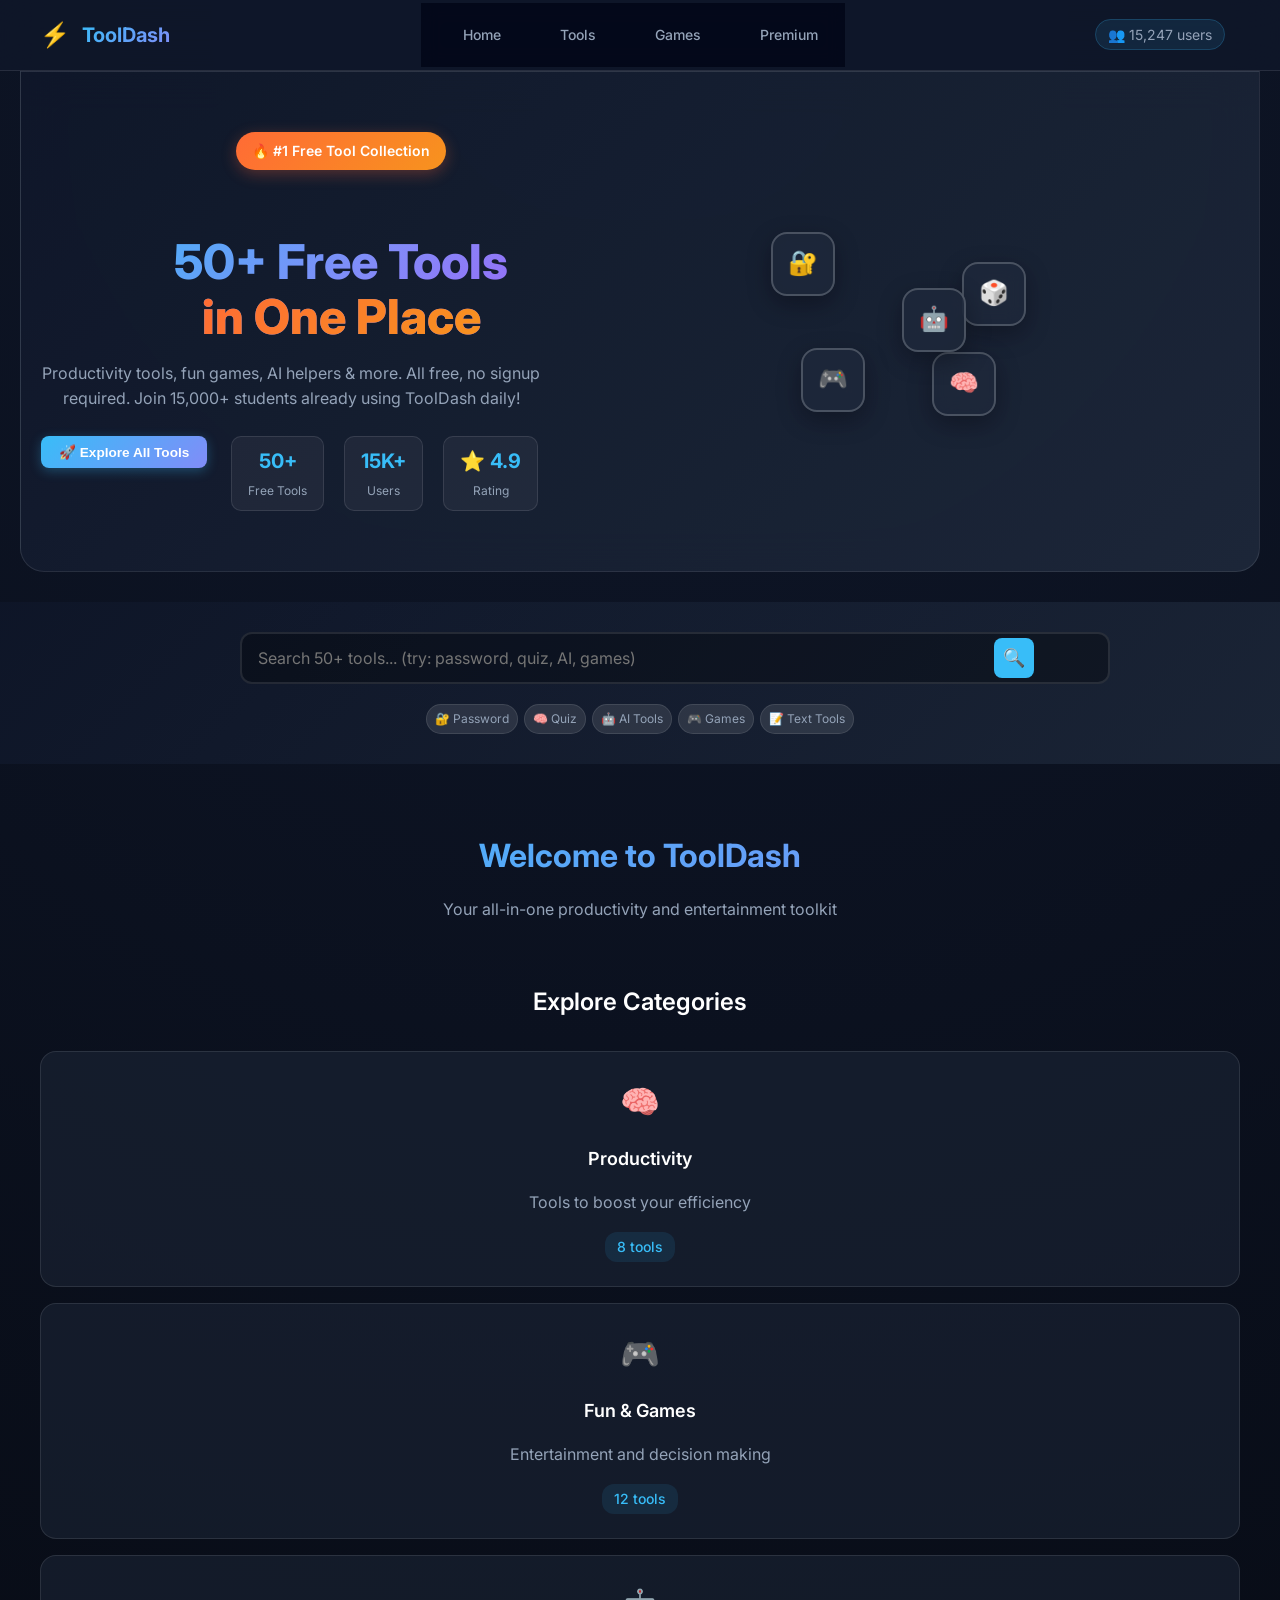
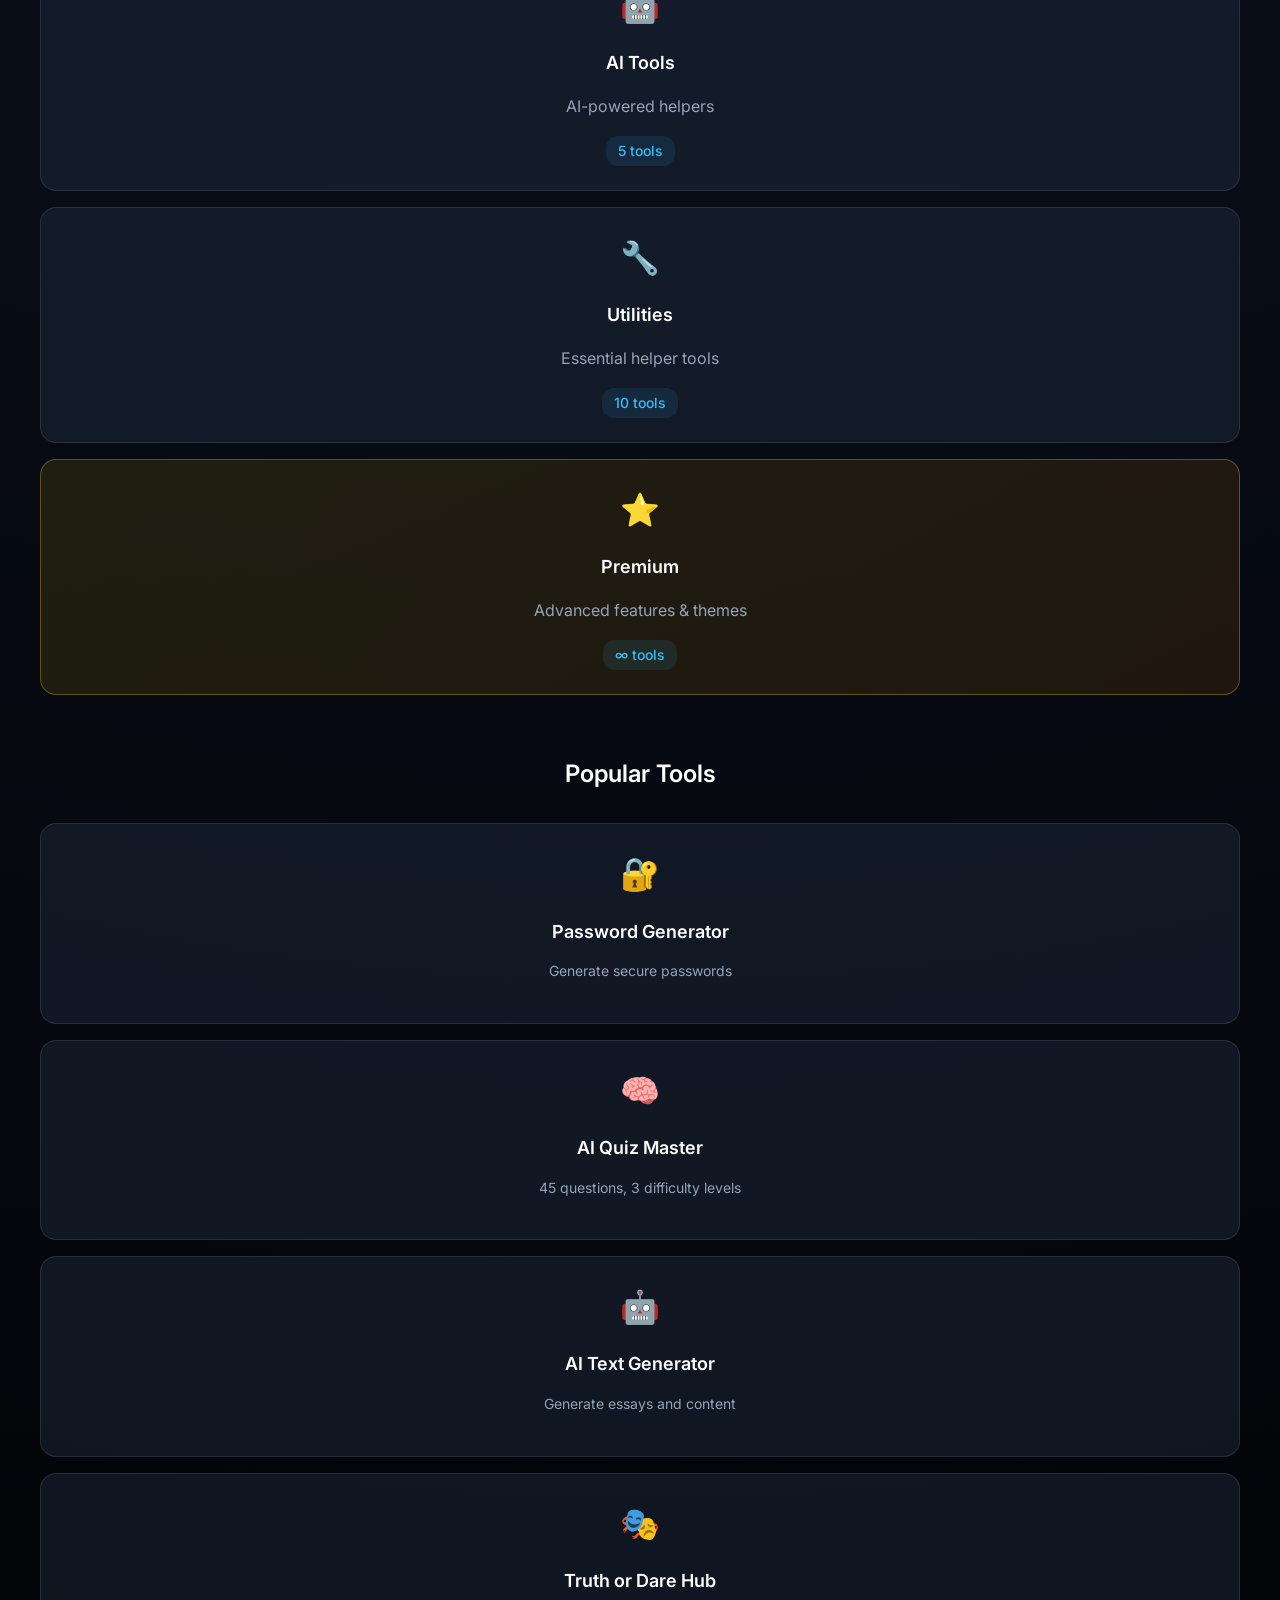
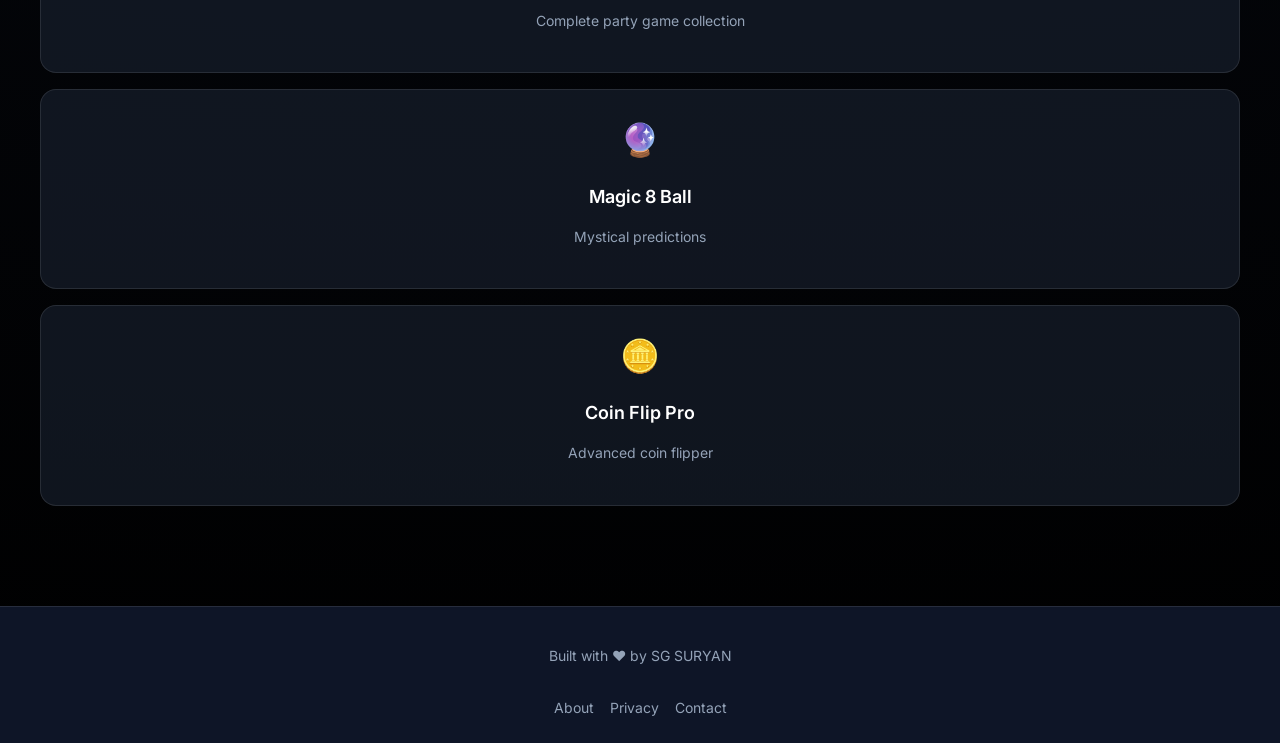
==== commit d2fb828e: "Add files via upload" ====
--- a/index.html
+++ b/index.html
@@ -3,7 +3,11 @@
 <head>
     <meta charset="UTF-8">
     <meta name="viewport" content="width=device-width, initial-scale=1.0, maximum-scale=1.0, user-scalable=no">
-    <title>ToolDash - Your Ultimate Tool Dashboard</title>
+    <title>Free Online Multi Tool Website for Students - ToolDash</title>
+    <meta name="description" content="50+ free online tools for students: AI quiz, password generator, text formatter, games, calculator, and more. No signup required!">
+    <meta name="keywords" content="free online tools, student tools, AI quiz, password generator, text formatter, calculator, games, productivity tools">
+    <meta name="author" content="SG SURYAN">
+    <meta name="viewport" content="width=device-width, initial-scale=1.0">
     <link rel="icon" type="image/x-icon" href="favicon.ico">
     <link rel="preconnect" href="https://fonts.googleapis.com">
     <link rel="preconnect" href="https://fonts.gstatic.com" crossorigin>
@@ -24,65 +28,183 @@
                     <span class="logo-text">ToolDash</span>
                 </div>
                 <nav class="main-nav">
-                    <a href="#" class="nav-link active" onclick="showDashboard()">Dashboard</a>
-                    <a href="#" class="nav-link" onclick="showCategories()">Categories</a>
+                    <a href="#" class="nav-link active" onclick="showDashboard()">Home</a>
+                    <a href="#" class="nav-link" onclick="showCategories()">Tools</a>
+                    <a href="#" class="nav-link" onclick="showGames()">Games</a>
                     <a href="#" class="nav-link" onclick="showPremium()">Premium</a>
                 </nav>
                 <div class="header-actions">
+                    <div class="user-stats">
+                        <span class="user-count">👥 15,247 users</span>
+                    </div>
                     <button class="theme-toggle" onclick="toggleTheme()" title="Toggle Theme">🌓</button>
                 </div>
             </div>
         </header>
+
+        <!-- BIG HERO SECTION -->
+        <section class="hero-section">
+            <div class="hero-content">
+                <div class="hero-badge">
+                    🔥 #1 Free Tool Collection
+                </div>
+                <h1 class="hero-title">
+                    50+ Free Tools<br>
+                    <span class="hero-highlight">in One Place</span>
+                </h1>
+                <p class="hero-subtitle">
+                    Productivity tools, fun games, AI helpers & more. All free, no signup required.
+                    Join 15,000+ students already using ToolDash daily!
+                </p>
+                <div class="hero-actions">
+                    <button class="hero-cta" onclick="try{scrollToTools()}catch(e){document.getElementById('dashboardContent').scrollIntoView(true)}">
+                        🚀 Explore All Tools
+                    </button>
+                    <div class="hero-stats">
+                        <div class="stat-item">
+                            <span class="stat-number">50+</span>
+                            <span class="stat-label">Free Tools</span>
+                        </div>
+                        <div class="stat-item">
+                            <span class="stat-number">15K+</span>
+                            <span class="stat-label">Users</span>
+                        </div>
+                        <div class="stat-item">
+                            <span class="stat-number">⭐ 4.9</span>
+                            <span class="stat-label">Rating</span>
+                        </div>
+                    </div>
+                </div>
+            </div>
+            <div class="hero-visual">
+                <div class="floating-tools">
+                    <div class="floating-tool tool-1">🔐</div>
+                    <div class="floating-tool tool-2">🧠</div>
+                    <div class="floating-tool tool-3">🎮</div>
+                    <div class="floating-tool tool-4">🎲</div>
+                    <div class="floating-tool tool-5">🤖</div>
+                </div>
+            </div>
+        </section>
 
         <!-- SEARCH BAR -->
         <section class="search-section">
             <div class="search-container">
                 <div class="search-input-wrapper">
-                    <input type="text" id="searchInput" placeholder="Search tools... (try: password, quiz, magic)" class="search-input">
+                    <input type="text" id="searchInput" placeholder="Search 50+ tools... (try: password, quiz, AI, games)" class="search-input">
                     <button class="search-btn" onclick="performSearch()">🔍</button>
                 </div>
                 <div class="search-hints">
                     <span class="hint-tag" onclick="searchByTag('password')">🔐 Password</span>
                     <span class="hint-tag" onclick="searchByTag('quiz')">🧠 Quiz</span>
-                    <span class="hint-tag" onclick="searchByTag('magic')">🔮 Magic</span>
-                    <span class="hint-tag" onclick="searchByTag('dice')">🎲 Dice</span>
-                    <span class="hint-tag" onclick="searchByTag('coin')">🪙 Coin</span>
+                    <span class="hint-tag" onclick="searchByTag('ai')">🤖 AI Tools</span>
+                    <span class="hint-tag" onclick="searchByTag('games')">🎮 Games</span>
+                    <span class="hint-tag" onclick="searchByTag('text')">📝 Text Tools</span>
                 </div>
             </div>
         </section>
 
         <!-- DASHBOARD CONTENT -->
-        <main class="dashboard-content">
-
-            <!-- WELCOME SECTION -->
-            <section class="welcome-section">
-                <h1>Welcome to ToolDash</h1>
-                <p>Your all-in-one productivity and entertainment toolkit</p>
+        <main class="dashboard-content" id="dashboardContent">
+
+            <!-- FEATURED TOOLS -->
+            <section class="featured-section">
+                <h2>🚀 Featured Tools</h2>
+                <div class="featured-grid">
+                    <div class="featured-card" onclick="window.location.href='quiz.html'">
+                        <div class="featured-icon">🧠</div>
+                        <div class="featured-content">
+                            <h3>AI Quiz Master</h3>
+                            <p>Test your knowledge with 45+ questions across 3 difficulty levels</p>
+                            <span class="featured-badge">Most Popular</span>
+                        </div>
+                    </div>
+
+                    <div class="featured-card" onclick="window.location.href='ai-writer.html'">
+                        <div class="featured-icon">🤖</div>
+                        <div class="featured-content">
+                            <h3>AI Text Generator</h3>
+                            <p>Create essays, stories, and content with AI assistance</p>
+                            <span class="featured-badge">New</span>
+                        </div>
+                    </div>
+
+                    <div class="featured-card" onclick="window.location.href='truthdare.html'">
+                        <div class="featured-icon">🎭</div>
+                        <div class="featured-content">
+                            <h3>Party Games Hub</h3>
+                            <p>Truth or Dare, Never Have I Ever, and more party games</p>
+                            <span class="featured-badge">Fun</span>
+                        </div>
+                    </div>
+                </div>
             </section>
 
             <!-- CATEGORIES GRID -->
             <section class="categories-section">
-                <h2>Explore Categories</h2>
+                <h2>🎯 Tool Categories</h2>
                 <div class="categories-grid">
                     <div class="category-card" onclick="showCategoryTools('productivity')">
                         <div class="category-icon">🧠</div>
                         <h3>Productivity</h3>
-                        <p>Tools to boost your efficiency</p>
-                        <div class="tool-count">4 tools</div>
-                    </div>
-
-                    <div class="category-card" onclick="showCategoryTools('fun')">
+                        <p>Work smarter with powerful tools</p>
+                        <div class="tool-count">8 tools</div>
+                    </div>
+
+                    <div class="category-card" onclick="showCategoryTools('ai')">
+                        <div class="category-icon">🤖</div>
+                        <h3>AI Tools</h3>
+                        <p>AI-powered helpers & generators</p>
+                        <div class="tool-count">5 tools</div>
+                    </div>
+
+                    <div class="category-card" onclick="showCategoryTools('games')">
                         <div class="category-icon">🎮</div>
-                        <h3>Fun & Games</h3>
-                        <p>Entertainment and decision making</p>
-                        <div class="tool-count">6 tools</div>
+                        <h3>Games & Fun</h3>
+                        <p>Games, quizzes & entertainment</p>
+                        <div class="tool-count">12 tools</div>
                     </div>
 
                     <div class="category-card" onclick="showCategoryTools('utilities')">
                         <div class="category-icon">🔧</div>
                         <h3>Utilities</h3>
                         <p>Essential helper tools</p>
-                        <div class="tool-count">3 tools</div>
+                        <div class="tool-count">10 tools</div>
+                    </div>
+
+                    <div class="category-card" onclick="showCategoryTools('text')">
+                        <div class="category-icon">📝</div>
+                        <h3>Text Tools</h3>
+                        <p>Format, convert & manipulate text</p>
+                        <div class="tool-count">6 tools</div>
+                    </div>
+
+                    <div class="category-card" onclick="showCategoryTools('ai')">
+                        <div class="category-icon">🤖</div>
+                        <h3>AI Tools</h3>
+                        <p>AI-powered helpers & generators</p>
+                        <div class="tool-count">5 tools</div>
+                    </div>
+
+                    <div class="category-card" onclick="showCategoryTools('games')">
+                        <div class="category-icon">🎮</div>
+                        <h3>Games & Fun</h3>
+                        <p>Games, quizzes & entertainment</p>
+                        <div class="tool-count">12 tools</div>
+                    </div>
+
+                    <div class="category-card" onclick="showCategoryTools('utilities')">
+                        <div class="category-icon">🔧</div>
+                        <h3>Utilities</h3>
+                        <p>Essential helper tools</p>
+                        <div class="tool-count">10 tools</div>
+                    </div>
+
+                    <div class="category-card" onclick="showCategoryTools('text')">
+                        <div class="category-icon">📝</div>
+                        <h3>Text Tools</h3>
+                        <p>Format, convert & manipulate text</p>
+                        <div class="tool-count">6 tools</div>
                     </div>
 
                     <div class="category-card premium-category" onclick="showPremiumModal()">
@@ -94,41 +216,77 @@
                 </div>
             </section>
 
-<!-- RECENT TOOLS -->
-            <section class="recent-section">
-                <h2>Popular Tools</h2>
+            <!-- DAILY CHALLENGE -->
+            <section class="daily-challenge">
+                <div class="challenge-card">
+                    <div class="challenge-header">
+                        <span class="challenge-icon">🎯</span>
+                        <h3>Daily Challenge</h3>
+                        <span class="challenge-date">Today</span>
+                    </div>
+                    <p class="challenge-text">Complete the AI Quiz with 90%+ score on Hard difficulty!</p>
+                    <div class="challenge-progress">
+                        <div class="progress-bar">
+                            <div class="progress-fill" style="width: 0%"></div>
+                        </div>
+                        <span class="progress-text">0/1 completed</span>
+                    </div>
+                    <button class="challenge-btn" onclick="window.location.href='quiz.html'">Take Challenge</button>
+                </div>
+            </section>
+
+            <!-- POPULAR TOOLS -->
+            <section class="popular-section">
+                <h2>🔥 Popular This Week</h2>
                 <div class="tools-grid" id="popularTools">
                     <!-- Tools loaded by JavaScript -->
-                    <!-- Fallback static content -->
                     <a href="password.html" class="tool-card">
                         <div class="tool-icon">🔐</div>
                         <h3>Password Generator</h3>
-                        <p>Generate secure passwords</p>
+                        <p>Secure password creation</p>
+                        <span class="tool-trend">🔥 Hot</span>
                     </a>
                     <a href="quiz.html" class="tool-card">
                         <div class="tool-icon">🧠</div>
-                        <h3>Quiz App</h3>
-                        <p>Test your knowledge</p>
+                        <h3>AI Quiz Master</h3>
+                        <p>45 questions, 3 levels</p>
+                        <span class="tool-trend">⭐ Top</span>
+                    </a>
+                    <a href="ai-writer.html" class="tool-card">
+                        <div class="tool-icon">🤖</div>
+                        <h3>AI Writer</h3>
+                        <p>Generate content with AI</p>
+                        <span class="tool-trend">🆕 New</span>
                     </a>
                     <a href="truthdare.html" class="tool-card">
-                        <div class="tool-icon">🎮</div>
+                        <div class="tool-icon">🎭</div>
                         <h3>Truth or Dare</h3>
-                        <p>Classic party game</p>
+                        <p>Party game collection</p>
+                        <span class="tool-trend">🎮 Fun</span>
                     </a>
                     <a href="magic8.html" class="tool-card">
                         <div class="tool-icon">🔮</div>
                         <h3>Magic 8 Ball</h3>
-                        <p>Ask the mystical oracle</p>
+                        <p>Mystical predictions</p>
+                        <span class="tool-trend">✨ Magic</span>
+                    </a>
+                    <a href="text-formatter.html" class="tool-card">
+                        <div class="tool-icon">📝</div>
+                        <h3>Text Formatter</h3>
+                        <p>Format & beautify text</p>
+                        <span class="tool-trend">📝 Useful</span>
                     </a>
                     <a href="coinflip.html" class="tool-card">
                         <div class="tool-icon">🪙</div>
                         <h3>Coin Flip</h3>
-                        <p>Flip a virtual coin</p>
+                        <p>Make decisions</p>
+                        <span class="tool-trend">🎲 Quick</span>
                     </a>
                     <a href="joke.html" class="tool-card">
                         <div class="tool-icon">😂</div>
                         <h3>Joke Generator</h3>
-                        <p>Get random jokes</p>
+                        <p>Random humor</p>
+                        <span class="tool-trend">😄 Funny</span>
                     </a>
                 </div>
             </section>
@@ -138,25 +296,58 @@
     </div>
 
     <script>
-        // Tool Database
+        // Tool Database - 50+ Tools!
         const tools = {
             productivity: [
                 { id: 'password', name: 'Password Generator', icon: '🔐', desc: 'Generate secure passwords', page: 'password.html', popular: true },
-                { id: 'quiz', name: 'Quiz App', icon: '🧠', desc: 'Test your knowledge', page: 'quiz.html', popular: true },
+                { id: 'quiz', name: 'AI Quiz Master', icon: '🧠', desc: '45 questions, 3 difficulty levels', page: 'quiz.html', popular: true },
+                { id: 'notes', name: 'Smart Notes', icon: '📝', desc: 'Save and organize your notes', page: 'notes.html', popular: false },
+                { id: 'todo', name: 'Task Manager', icon: '✅', desc: 'Organize your daily tasks', page: 'todo.html', popular: false },
+                { id: 'calculator', name: 'Advanced Calculator', icon: '🧮', desc: 'Scientific calculator', page: 'calculator.html', popular: false },
+                { id: 'timer', name: 'Focus Timer', icon: '⏱️', desc: 'Pomodoro timer for productivity', page: 'timer.html', popular: false },
+                { id: 'converter', name: 'Unit Converter', icon: '🔄', desc: 'Convert units and measurements', page: 'converter.html', popular: false },
                 { id: 'advanced-password', name: 'Advanced Password', icon: '🔓', desc: 'Premium password tools', page: 'advanced-password.html', premium: true }
             ],
-            fun: [
-                { id: 'truthdare', name: 'Truth or Dare', icon: '🎮', desc: 'Classic party game', page: 'truthdare.html', popular: true },
-                { id: 'magic8', name: 'Magic 8 Ball', icon: '🔮', desc: 'Ask the mystical oracle', page: 'magic8.html', popular: true },
-                { id: 'joke', name: 'Joke Generator', icon: '😂', desc: 'Get random jokes', page: 'joke.html', popular: false },
-                { id: 'rps', name: 'Rock Paper Scissors', icon: '✂️', desc: 'Play against computer', page: 'rps.html', popular: false },
-                { id: 'voice-truthdare', name: 'Voice Truth or Dare', icon: '🎤', desc: 'Voice-powered game', premium: true }
+            ai: [
+                { id: 'ai-writer', name: 'AI Text Generator', icon: '🤖', desc: 'Generate essays and content', page: 'ai-writer.html', popular: true },
+                { id: 'ai-summarizer', name: 'Text Summarizer', icon: '📄', desc: 'Summarize long texts with AI', page: 'ai-summarizer.html', popular: false },
+                { id: 'ai-translator', name: 'Language Translator', icon: '🌐', desc: 'Translate between languages', page: 'ai-translator.html', popular: false },
+                { id: 'ai-grammar', name: 'Grammar Checker', icon: '✏️', desc: 'Check grammar and spelling', page: 'ai-grammar.html', popular: false },
+                { id: 'ai-chat', name: 'AI Chat Bot', icon: '💬', desc: 'Chat with AI assistant', page: 'ai-chat.html', premium: true }
+            ],
+            games: [
+                { id: 'truthdare', name: 'Truth or Dare Hub', icon: '🎭', desc: 'Complete party game collection', page: 'truthdare.html', popular: true },
+                { id: 'never-have-i-ever', name: 'Never Have I Ever', icon: '🚫', desc: 'Fun party questions', page: 'never-have-i-ever.html', popular: false },
+                { id: 'would-you-rather', name: 'Would You Rather', icon: '🤔', desc: 'Tough choice questions', page: 'would-you-rather.html', popular: false },
+                { id: 'magic8', name: 'Magic 8 Ball', icon: '🔮', desc: 'Mystical predictions', page: 'magic8.html', popular: true },
+                { id: 'rps', name: 'Rock Paper Scissors+', icon: '✂️', desc: 'Advanced version with stats', page: 'rps.html', popular: false },
+                { id: 'word-guess', name: 'Word Guessing Game', icon: '🔤', desc: 'Guess the hidden word', page: 'word-guess.html', popular: false },
+                { id: 'math-game', name: 'Math Challenge', icon: '🔢', desc: 'Quick math problems', page: 'math-game.html', popular: false },
+                { id: 'memory-game', name: 'Memory Cards', icon: '🃏', desc: 'Test your memory skills', page: 'memory-game.html', popular: false },
+                { id: 'snake-game', name: 'Snake Game', icon: '🐍', desc: 'Classic arcade game', page: 'snake-game.html', popular: false },
+                { id: 'tetris', name: 'Mini Tetris', icon: '🧩', desc: 'Block puzzle game', page: 'tetris.html', premium: true },
+                { id: 'voice-truthdare', name: 'Voice Truth or Dare', icon: '🎤', desc: 'Voice-powered party game', premium: true },
+                { id: 'quiz-arena', name: 'Quiz Arena', icon: '🏟️', desc: 'Multiplayer quiz battles', premium: true }
             ],
             utilities: [
-                { id: 'random', name: 'Random Number', icon: '🎲', desc: 'Generate random numbers', page: 'random.html', popular: false },
-                { id: 'coinflip', name: 'Coin Flip', icon: '🪙', desc: 'Flip a virtual coin', page: 'coinflip.html', popular: true },
-                { id: 'dice', name: 'Dice Roll', icon: '🎯', desc: 'Roll custom dice', page: 'dice.html', popular: false },
-                { id: 'custom-dice', name: 'Custom Dice', icon: '🎲', desc: '100-sided dice', premium: true }
+                { id: 'random', name: 'Random Generator', icon: '🎲', desc: 'Numbers, names, colors', page: 'random.html', popular: false },
+                { id: 'coinflip', name: 'Coin Flip Pro', icon: '🪙', desc: 'Advanced coin flipper', page: 'coinflip.html', popular: true },
+                { id: 'dice', name: 'Dice Master', icon: '🎯', desc: 'Roll any type of dice', page: 'dice.html', popular: false },
+                { id: 'color-picker', name: 'Color Picker', icon: '🎨', desc: 'Pick and convert colors', page: 'color-picker.html', popular: false },
+                { id: 'qr-generator', name: 'QR Code Generator', icon: '📱', desc: 'Generate QR codes', page: 'qr-generator.html', popular: false },
+                { id: 'barcode', name: 'Barcode Generator', icon: '📊', desc: 'Create barcodes', page: 'barcode.html', popular: false },
+                { id: 'url-shortener', name: 'URL Shortener', icon: '🔗', desc: 'Shorten long URLs', page: 'url-shortener.html', popular: false },
+                { id: 'password-strength', name: 'Password Analyzer', icon: '🔍', desc: 'Check password strength', page: 'password-strength.html', popular: false },
+                { id: 'custom-dice', name: 'Custom Dice', icon: '🎲', desc: 'Create your own dice', premium: true },
+                { id: 'file-converter', name: 'File Converter', icon: '📁', desc: 'Convert file formats', premium: true }
+            ],
+            text: [
+                { id: 'text-formatter', name: 'Text Formatter', icon: '📝', desc: 'Format and beautify text', page: 'text-formatter.html', popular: true },
+                { id: 'case-converter', name: 'Case Converter', icon: '🔤', desc: 'Change text case styles', page: 'case-converter.html', popular: false },
+                { id: 'word-counter', name: 'Word Counter', icon: '📊', desc: 'Count words and characters', page: 'word-counter.html', popular: false },
+                { id: 'text-to-speech', name: 'Text to Speech', icon: '🔊', desc: 'Convert text to audio', page: 'text-to-speech.html', popular: false },
+                { id: 'speech-to-text', name: 'Speech to Text', icon: '🎙️', desc: 'Convert speech to text', page: 'speech-to-text.html', popular: false },
+                { id: 'text-diff', name: 'Text Comparator', icon: '⚖️', desc: 'Compare two texts', page: 'text-diff.html', premium: true }
             ]
         };
 
@@ -280,6 +471,53 @@
             }
         }
 
+        function showGames() {
+            console.log("showGames called");
+            try {
+                currentView = 'games';
+                updateNavigation('games');
+                var content = document.querySelector('.dashboard-content');
+                if (content) {
+                    content.style.opacity = '0';
+                    content.style.transform = 'translateY(-10px)';
+
+                    setTimeout(() => {
+                        content.innerHTML = getGamesHTML();
+
+                        content.style.transition = 'all 0.3s ease-out';
+                        content.style.opacity = '1';
+                        content.style.transform = 'translateY(0)';
+                    }, 150);
+                }
+            } catch(e) {
+                console.error("Error in showGames:", e);
+            }
+        }
+
+        function getGamesHTML() {
+            const gamesTools = tools.games;
+            return `
+                <section class="category-tools">
+                    <div class="category-header">
+                        <button class="back-btn" onclick="showDashboard()">← Back</button>
+                        <h1>🎮 Games & Fun</h1>
+                        <p>Play and have fun with our collection of games</p>
+                    </div>
+
+                    <div class="tools-grid">
+                        ${gamesTools.map(tool => `
+                            <div class="tool-card ${tool.premium ? 'premium-tool' : ''}" onclick="${tool.premium ? `showPremiumModal()` : `openTool('${tool.page}')`}">
+                                <div class="tool-icon">${tool.icon}</div>
+                                <h3>${tool.name}</h3>
+                                <p>${tool.desc}</p>
+                                ${tool.premium ? '<div class="premium-badge">⭐ PREMIUM</div>' : ''}
+                            </div>
+                        `).join('')}
+                    </div>
+                </section>
+            `;
+        }
+
         function showCategoryTools(category) {
             console.log("showCategoryTools called for:", category);
             try {
@@ -331,33 +569,40 @@
                 <section class="categories-section">
                     <h2>Explore Categories</h2>
                     <div class="categories-grid">
-<div class="category-card" onclick="showCategoryTools('productivity')" style="cursor:pointer">
-                        <div class="category-icon">🧠</div>
-                        <h3>Productivity</h3>
-                        <p>Tools to boost your efficiency</p>
-                        <div class="tool-count">3 tools</div>
-                    </div>
-
-                    <div class="category-card" onclick="showCategoryTools('fun')" style="cursor:pointer">
-                        <div class="category-icon">🎮</div>
-                        <h3>Fun & Games</h3>
-                        <p>Entertainment and decision making</p>
-                        <div class="tool-count">5 tools</div>
-                    </div>
-
-                    <div class="category-card" onclick="showCategoryTools('utilities')" style="cursor:pointer">
-                        <div class="category-icon">🔧</div>
-                        <h3>Utilities</h3>
-                        <p>Essential helper tools</p>
-                        <div class="tool-count">3 tools</div>
-                    </div>
-
-                    <div class="category-card premium-category" onclick="showPremium()" style="cursor:pointer">
-                        <div class="category-icon">⭐</div>
-                        <h3>Premium</h3>
-                        <p>Advanced features & themes</p>
-                        <div class="tool-count">∞ tools</div>
-                    </div>
+                        <div class="category-card" onclick="showCategoryTools('productivity')" style="cursor:pointer">
+                            <div class="category-icon">🧠</div>
+                            <h3>Productivity</h3>
+                            <p>Tools to boost your efficiency</p>
+                            <div class="tool-count">${tools.productivity.length} tools</div>
+                        </div>
+
+                        <div class="category-card" onclick="showCategoryTools('games')" style="cursor:pointer">
+                            <div class="category-icon">🎮</div>
+                            <h3>Fun & Games</h3>
+                            <p>Entertainment and decision making</p>
+                            <div class="tool-count">${tools.games.length} tools</div>
+                        </div>
+
+                        <div class="category-card" onclick="showCategoryTools('ai')" style="cursor:pointer">
+                            <div class="category-icon">🤖</div>
+                            <h3>AI Tools</h3>
+                            <p>AI-powered helpers</p>
+                            <div class="tool-count">${tools.ai.length} tools</div>
+                        </div>
+
+                        <div class="category-card" onclick="showCategoryTools('utilities')" style="cursor:pointer">
+                            <div class="category-icon">🔧</div>
+                            <h3>Utilities</h3>
+                            <p>Essential helper tools</p>
+                            <div class="tool-count">${tools.utilities.length} tools</div>
+                        </div>
+
+                        <div class="category-card premium-category" onclick="showPremium()" style="cursor:pointer">
+                            <div class="category-icon">⭐</div>
+                            <h3>Premium</h3>
+                            <p>Advanced features & themes</p>
+                            <div class="tool-count">∞ tools</div>
+                        </div>
                     </div>
                 </section>
 
@@ -384,12 +629,21 @@
                             </div>
                         </div>
 
-                        <div class="category-full-card" onclick="showCategoryTools('fun')">
+                        <div class="category-full-card" onclick="showCategoryTools('games')">
                             <div class="category-full-icon">🎮</div>
                             <div class="category-full-content">
                                 <h3>Fun & Games</h3>
                                 <p>Entertain yourself with games, decision makers, and fun utilities for every occasion.</p>
-                                <div class="tool-count">${tools.fun.length} tools available</div>
+                                <div class="tool-count">${tools.games.length} tools available</div>
+                            </div>
+                        </div>
+
+                        <div class="category-full-card" onclick="showCategoryTools('ai')">
+                            <div class="category-full-icon">🤖</div>
+                            <div class="category-full-content">
+                                <h3>AI Tools</h3>
+                                <p>AI-powered helpers and generators for every task.</p>
+                                <div class="tool-count">${tools.ai.length} tools available</div>
                             </div>
                         </div>
 
@@ -401,6 +655,24 @@
                                 <div class="tool-count">${tools.utilities.length} tools available</div>
                             </div>
                         </div>
+
+                        <div class="category-full-card" onclick="showCategoryTools('text')">
+                            <div class="category-full-icon">📝</div>
+                            <div class="category-full-content">
+                                <h3>Text Tools</h3>
+                                <p>Format, convert, and manipulate text with ease.</p>
+                                <div class="tool-count">${tools.text.length} tools available</div>
+                            </div>
+                        </div>
+
+                        <div class="category-full-card premium-category" onclick="showPremium()">
+                            <div class="category-full-icon">⭐</div>
+                            <div class="category-full-content">
+                                <h3>Premium</h3>
+                                <p>Unlock advanced features and exclusive content.</p>
+                                <div class="tool-count">∞ tools available</div>
+                            </div>
+                        </div>
                     </div>
                 </section>
             `;
@@ -411,7 +683,10 @@
             const categoryNames = {
                 productivity: 'Productivity',
                 fun: 'Fun & Games',
-                utilities: 'Utilities'
+                games: 'Games & Fun',
+                utilities: 'Utilities',
+                ai: 'AI Tools',
+                text: 'Text Tools'
             };
 
             return `
@@ -643,6 +918,17 @@
         }
 
         // Utility Functions
+        function scrollToTools() {
+            try {
+                const content = document.getElementById('dashboardContent');
+                if (content) {
+                    content.scrollIntoView({ behavior: 'smooth', block: 'start' });
+                }
+            } catch(e) {
+                console.log('Scroll error:', e);
+            }
+        }
+
         function showAbout() {
             alert('ToolDash - Built with ❤️ by SG SURYAN\n\nA comprehensive collection of productivity and entertainment tools.');
         }
--- a/style.css
+++ b/style.css
@@ -536,6 +536,238 @@
   padding: 0 20px 60px;
 }
 
+/* HEADER ENHANCEMENTS */
+.header-content {
+  display: flex;
+  align-items: center;
+  justify-content: space-between;
+  height: 70px;
+  padding: 0 20px;
+}
+
+.user-stats {
+  font-size: 14px;
+  color: #94a3b8;
+  margin-right: 15px;
+}
+
+.user-count {
+  background: rgba(56, 189, 248, 0.1);
+  padding: 6px 12px;
+  border-radius: 20px;
+  border: 1px solid rgba(56, 189, 248, 0.2);
+}
+
+/* BIG HERO SECTION */
+.hero-section {
+  background: linear-gradient(135deg, rgba(15, 23, 42, 0.9), rgba(30, 41, 59, 0.9));
+  backdrop-filter: blur(20px);
+  border: 1px solid rgba(255, 255, 255, 0.1);
+  border-radius: 0 0 24px 24px;
+  padding: 60px 20px;
+  margin: 0 20px 30px;
+  display: flex;
+  align-items: center;
+  gap: 50px;
+  position: relative;
+  overflow: hidden;
+}
+
+.hero-content {
+  flex: 1;
+  max-width: 600px;
+}
+
+.hero-badge {
+  background: linear-gradient(135deg, #ff6b35, #f7931e);
+  color: white;
+  padding: 8px 16px;
+  border-radius: 20px;
+  font-size: 14px;
+  font-weight: 600;
+  display: inline-block;
+  margin-bottom: 24px;
+  box-shadow: 0 4px 15px rgba(255, 107, 53, 0.3);
+  animation: pulse 2s ease-in-out infinite;
+}
+
+.hero-title {
+  font-size: clamp(2rem, 4vw, 3rem);
+  font-weight: 800;
+  line-height: 1.15;
+  margin-bottom: 14px;
+  background: linear-gradient(135deg, #38bdf8, #818cf8, #a855f7);
+  -webkit-background-clip: text;
+  -webkit-text-fill-color: transparent;
+  background-clip: text;
+  animation: textGlow 3s ease-in-out infinite alternate;
+}
+
+.hero-highlight {
+  background: linear-gradient(135deg, #ff6b35, #f7931e);
+  -webkit-background-clip: text;
+  -webkit-text-fill-color: transparent;
+  background-clip: text;
+}
+
+.hero-subtitle {
+  font-size: 1rem;
+  color: #94a3b8;
+  line-height: 1.6;
+  margin-bottom: 24px;
+  max-width: 500px;
+}
+
+.hero-actions {
+  display: flex;
+  flex-direction: row;
+  align-items: center;
+  gap: 24px;
+  flex-wrap: wrap;
+}
+
+.hero-cta {
+  background: linear-gradient(135deg, #38bdf8, #818cf8);
+  color: white;
+  border: none;
+  padding: 8px 18px;
+  border-radius: 8px;
+  font-size: 0.85rem;
+  font-weight: 600;
+  cursor: pointer;
+  transition: all 0.3s ease;
+  box-shadow: 0 3px 12px rgba(56, 189, 248, 0.3);
+  align-self: flex-start;
+}
+
+.hero-cta:hover {
+  transform: translateY(-2px);
+  box-shadow: 0 10px 30px rgba(56, 189, 248, 0.5);
+  background: linear-gradient(135deg, #0ea5e9, #6366f1);
+}
+
+.hero-stats {
+  display: flex;
+  gap: 20px;
+  flex-wrap: wrap;
+  justify-content: flex-start;
+}
+
+.hero-stats .stat-item {
+  text-align: center;
+  background: rgba(255, 255, 255, 0.05);
+  padding: 8px 16px;
+  border-radius: 10px;
+  border: 1px solid rgba(255, 255, 255, 0.1);
+}
+
+.stat-number {
+  display: block;
+  font-size: 1.25rem;
+  font-weight: 700;
+  color: #38bdf8;
+}
+
+.stat-label {
+  font-size: 0.75rem;
+  color: #94a3b8;
+  margin-top: 2px;
+}
+
+.hero-visual {
+  flex: 1;
+  max-width: 400px;
+  position: relative;
+  display: flex;
+  align-items: center;
+  justify-content: center;
+}
+
+.floating-tools {
+  position: relative;
+  width: 300px;
+  height: 300px;
+}
+
+.floating-tool {
+  position: absolute;
+  width: 60px;
+  height: 60px;
+  background: rgba(30, 41, 59, 0.8);
+  backdrop-filter: blur(10px);
+  border: 2px solid rgba(255, 255, 255, 0.2);
+  border-radius: 16px;
+  display: flex;
+  align-items: center;
+  justify-content: center;
+  font-size: 24px;
+  box-shadow: 0 8px 25px rgba(0, 0, 0, 0.3);
+  animation: float 6s ease-in-out infinite;
+}
+
+.floating-tool.tool-1 {
+  top: 20%;
+  left: 10%;
+  animation-delay: 0s;
+}
+
+.floating-tool.tool-2 {
+  top: 60%;
+  right: 15%;
+  animation-delay: 1.5s;
+}
+
+.floating-tool.tool-3 {
+  bottom: 20%;
+  left: 20%;
+  animation-delay: 3s;
+}
+
+.floating-tool.tool-4 {
+  top: 30%;
+  right: 5%;
+  animation-delay: 4.5s;
+}
+
+.floating-tool.tool-5 {
+  bottom: 40%;
+  right: 25%;
+  animation-delay: 6s;
+}
+
+@keyframes float {
+  0%, 100% {
+    transform: translateY(0px) rotate(0deg);
+  }
+  25% {
+    transform: translateY(-10px) rotate(2deg);
+  }
+  50% {
+    transform: translateY(-20px) rotate(-1deg);
+  }
+  75% {
+    transform: translateY(-10px) rotate(1deg);
+  }
+}
+
+@keyframes pulse {
+  0%, 100% {
+    transform: scale(1);
+  }
+  50% {
+    transform: scale(1.05);
+  }
+}
+
+@keyframes textGlow {
+  from {
+    filter: drop-shadow(0 0 5px rgba(56, 189, 248, 0.3));
+  }
+  to {
+    filter: drop-shadow(0 0 15px rgba(56, 189, 248, 0.6));
+  }
+}
+
 /* WELCOME SECTION */
 .welcome-section {
   text-align: center;
@@ -665,11 +897,232 @@
   color: #FFD700;
 }
 
+/* FEATURED TOOLS */
+.featured-section {
+  margin-bottom: 60px;
+}
+
+.featured-section h2 {
+  font-size: 2rem;
+  font-weight: 700;
+  margin-bottom: 32px;
+  text-align: center;
+  background: linear-gradient(135deg, #38bdf8, #818cf8);
+  -webkit-background-clip: text;
+  -webkit-text-fill-color: transparent;
+  background-clip: text;
+}
+
+.featured-grid {
+  display: grid;
+  grid-template-columns: repeat(auto-fit, minmax(350px, 1fr));
+  gap: 24px;
+  margin-bottom: 40px;
+}
+
+.featured-card {
+  background: linear-gradient(135deg, rgba(30, 41, 59, 0.8), rgba(15, 23, 42, 0.6));
+  backdrop-filter: blur(20px);
+  border: 1px solid rgba(255, 255, 255, 0.1);
+  border-radius: 20px;
+  padding: 32px;
+  cursor: pointer;
+  transition: all 0.3s ease;
+  display: flex;
+  align-items: center;
+  gap: 24px;
+  position: relative;
+  overflow: hidden;
+}
+
+.featured-card::before {
+  content: '';
+  position: absolute;
+  top: 0;
+  left: -100%;
+  width: 100%;
+  height: 100%;
+  background: linear-gradient(90deg, transparent, rgba(56, 189, 248, 0.1), transparent);
+  transition: left 0.6s;
+}
+
+.featured-card:hover::before {
+  left: 100%;
+}
+
+.featured-card:hover {
+  transform: translateY(-8px);
+  border-color: rgba(56, 189, 248, 0.3);
+  box-shadow: 0 20px 50px rgba(0, 0, 0, 0.4);
+}
+
+.featured-icon {
+  font-size: 3.5rem;
+  flex-shrink: 0;
+  background: linear-gradient(135deg, #38bdf8, #818cf8);
+  -webkit-background-clip: text;
+  -webkit-text-fill-color: transparent;
+  background-clip: text;
+}
+
+.featured-content h3 {
+  font-size: 1.5rem;
+  font-weight: 600;
+  margin-bottom: 8px;
+  color: white;
+}
+
+.featured-content p {
+  color: #94a3b8;
+  line-height: 1.5;
+}
+
+.featured-badge {
+  position: absolute;
+  top: 16px;
+  right: 16px;
+  background: linear-gradient(135deg, #ff6b35, #f7931e);
+  color: white;
+  padding: 4px 12px;
+  border-radius: 12px;
+  font-size: 0.75rem;
+  font-weight: 600;
+  text-transform: uppercase;
+  letter-spacing: 0.5px;
+}
+
+/* DAILY CHALLENGE */
+.daily-challenge {
+  margin-bottom: 60px;
+}
+
+.challenge-card {
+  background: linear-gradient(135deg, rgba(255, 107, 53, 0.1), rgba(247, 147, 30, 0.1));
+  backdrop-filter: blur(20px);
+  border: 2px solid rgba(255, 107, 53, 0.3);
+  border-radius: 20px;
+  padding: 32px;
+  position: relative;
+  overflow: hidden;
+}
+
+.challenge-card::before {
+  content: '';
+  position: absolute;
+  top: 0;
+  left: 0;
+  right: 0;
+  bottom: 0;
+  background: linear-gradient(45deg, transparent 30%, rgba(255, 107, 53, 0.05) 50%, transparent 70%);
+  animation: shimmer 3s ease-in-out infinite;
+}
+
+@keyframes shimmer {
+  0%, 100% {
+    transform: translateX(-100%);
+  }
+  50% {
+    transform: translateX(100%);
+  }
+}
+
+.challenge-header {
+  display: flex;
+  align-items: center;
+  gap: 12px;
+  margin-bottom: 16px;
+}
+
+.challenge-icon {
+  font-size: 2rem;
+}
+
+.challenge-header h3 {
+  font-size: 1.5rem;
+  font-weight: 600;
+  color: #ff6b35;
+  margin: 0;
+}
+
+.challenge-date {
+  background: rgba(255, 107, 53, 0.2);
+  color: #ff6b35;
+  padding: 4px 8px;
+  border-radius: 8px;
+  font-size: 0.75rem;
+  font-weight: 500;
+  margin-left: auto;
+}
+
+.challenge-text {
+  color: white;
+  font-size: 1.125rem;
+  margin-bottom: 20px;
+  font-weight: 500;
+}
+
+.challenge-progress {
+  margin-bottom: 24px;
+}
+
+.progress-bar {
+  width: 100%;
+  height: 8px;
+  background: rgba(255, 255, 255, 0.1);
+  border-radius: 4px;
+  overflow: hidden;
+  margin-bottom: 8px;
+}
+
+.progress-fill {
+  height: 100%;
+  background: linear-gradient(135deg, #ff6b35, #f7931e);
+  border-radius: 4px;
+  transition: width 0.3s ease;
+}
+
+.progress-text {
+  font-size: 0.875rem;
+  color: #94a3b8;
+}
+
+.challenge-btn {
+  background: linear-gradient(135deg, #ff6b35, #f7931e);
+  color: white;
+  border: none;
+  padding: 12px 24px;
+  border-radius: 12px;
+  font-size: 1rem;
+  font-weight: 600;
+  cursor: pointer;
+  transition: all 0.3s ease;
+  box-shadow: 0 4px 15px rgba(255, 107, 53, 0.3);
+}
+
+.challenge-btn:hover {
+  transform: translateY(-2px);
+  box-shadow: 0 8px 25px rgba(255, 107, 53, 0.4);
+}
+
 /* TOOLS GRID */
 .tools-grid {
   display: grid;
   grid-template-columns: repeat(auto-fill, minmax(280px, 1fr));
   gap: 24px;
+}
+
+.tool-trend {
+  position: absolute;
+  top: 12px;
+  right: 12px;
+  background: linear-gradient(135deg, #38bdf8, #818cf8);
+  color: white;
+  padding: 4px 8px;
+  border-radius: 12px;
+  font-size: 0.7rem;
+  font-weight: 600;
+  text-transform: uppercase;
+  letter-spacing: 0.5px;
 }
 
 .tool-card {
@@ -1059,6 +1512,10 @@
     height: 60px;
   }
 
+  .user-stats {
+    display: none; /* Hide on mobile to save space */
+  }
+
   .logo {
     font-size: 20px;
   }
@@ -1068,12 +1525,62 @@
   }
 
   .main-nav {
+    gap: 15px;
+  }
+
+  .nav-link {
+    padding: 6px 10px;
+    font-size: 13px;
+  }
+
+  /* HERO SECTION MOBILE */
+  .hero-section {
+    flex-direction: column;
+    text-align: center;
+    gap: 40px;
+    padding: 60px 20px;
+    margin: 0 15px 30px;
+  }
+
+  .hero-content {
+    max-width: 100%;
+  }
+
+  .hero-title {
+    font-size: clamp(2rem, 8vw, 3rem);
+    margin-bottom: 20px;
+  }
+
+  .hero-subtitle {
+    font-size: 1rem;
+    margin-bottom: 24px;
+  }
+
+  .hero-actions {
+    flex-direction: column;
     gap: 20px;
   }
 
-  .nav-link {
-    padding: 6px 12px;
-    font-size: 14px;
+  .hero-cta {
+    align-self: center;
+    padding: 14px 24px;
+    font-size: 1rem;
+  }
+
+  .hero-stats {
+    gap: 24px;
+  }
+
+  .stat-number {
+    font-size: 1.25rem;
+  }
+
+  .stat-label {
+    font-size: 0.75rem;
+  }
+
+  .hero-visual {
+    display: none; /* Hide floating tools on mobile */
   }
 
   .search-section {
@@ -1094,6 +1601,181 @@
 
   .search-hints {
     gap: 6px;
+    justify-content: center;
+  }
+
+  .hint-tag {
+    font-size: 11px;
+    padding: 4px 8px;
+  }
+
+  .dashboard-content {
+    padding: 0 15px 40px;
+  }
+
+  /* FEATURED SECTION MOBILE */
+  .featured-grid {
+    grid-template-columns: 1fr;
+    gap: 20px;
+  }
+
+  .featured-card {
+    padding: 24px;
+    flex-direction: column;
+    text-align: center;
+    gap: 16px;
+  }
+
+  .featured-icon {
+    font-size: 2.5rem;
+  }
+
+  .featured-content h3 {
+    font-size: 1.25rem;
+  }
+
+  /* DAILY CHALLENGE MOBILE */
+  .challenge-card {
+    padding: 24px;
+  }
+
+  .challenge-header {
+    flex-direction: column;
+    gap: 8px;
+    text-align: center;
+  }
+
+  .challenge-date {
+    margin-left: 0;
+  }
+
+  .welcome-section {
+    padding: 40px 0;
+  }
+
+  .welcome-section h1 {
+    font-size: 2rem;
+  }
+
+  .welcome-section p {
+    font-size: 1rem;
+  }
+
+  .categories-section h2,
+  .recent-section h2,
+  .featured-section h2 {
+    font-size: 1.5rem;
+    margin-bottom: 30px;
+  }
+
+  .categories-grid,
+  .tools-grid {
+    grid-template-columns: 1fr;
+    gap: 16px;
+  }
+
+  .category-card,
+  .tool-card {
+    padding: 20px 16px;
+  }
+
+  .category-icon,
+  .tool-icon {
+    font-size: 2rem;
+    margin-bottom: 12px;
+  }
+
+  .category-card h3,
+  .tool-card h3 {
+    font-size: 1.125rem;
+  }
+
+  .categories-full-grid {
+    grid-template-columns: 1fr;
+    gap: 24px;
+  }
+
+  .category-full-card {
+    flex-direction: column;
+    text-align: center;
+    gap: 16px;
+  }
+
+  .category-full-icon {
+    font-size: 3rem;
+  }
+
+  .category-tools {
+    padding: 40px 0;
+  }
+
+  .premium-card {
+    padding: 24px 16px;
+  }
+
+  .price {
+    font-size: 2rem;
+  }
+
+  .modal-content {
+    width: 95%;
+    margin: 20px;
+  }
+
+  .modal-header {
+    padding: 20px;
+  }
+
+  .modal-body {
+    padding: 20px;
+  }
+
+  .footer-content {
+    flex-direction: column;
+    gap: 16px;
+    text-align: center;
+  }
+
+  .footer-links {
+    gap: 16px;
+  }
+}
+
+  .logo {
+    font-size: 20px;
+  }
+
+  .logo-icon {
+    font-size: 24px;
+  }
+
+  .main-nav {
+    gap: 20px;
+  }
+
+  .nav-link {
+    padding: 6px 12px;
+    font-size: 14px;
+  }
+
+  .search-section {
+    padding: 30px 15px;
+  }
+
+  .search-input {
+    font-size: 16px; /* Prevents zoom on iOS */
+    padding: 14px 50px 14px 16px;
+  }
+
+  .search-btn {
+    width: 40px;
+    height: 40px;
+    right: 6px;
+    top: 6px;
+  }
+
+  .search-hints {
+    gap: 6px;
   }
 
   .hint-tag {
@@ -1189,29 +1871,71 @@
 }
 
 @media (max-width: 480px) {
+  .hero-title {
+    font-size: 1.75rem;
+  }
+
+  .hero-subtitle {
+    font-size: 0.9rem;
+  }
+
+  .hero-stats {
+    gap: 10px;
+  }
+
+  .hero-stats .stat-item {
+    padding: 6px 10px;
+  }
+
+  .stat-number {
+    font-size: 1rem;
+  }
+
+  .hero-cta {
+    padding: 10px 20px;
+    font-size: 0.9rem;
+  }
+
+  .featured-card {
+    padding: 18px;
+  }
+
+  .challenge-card {
+    padding: 18px;
+  }
+
   .welcome-section h1 {
     font-size: 1.75rem;
   }
 
   .category-card,
   .tool-card {
-    padding: 20px 16px;
+    padding: 16px 12px;
+  }
+
+  .category-card h3,
+  .tool-card h3 {
+    font-size: 1rem;
   }
 
   .premium-card {
-    padding: 24px 16px;
+    padding: 18px 12px;
   }
 
   .price {
-    font-size: 2rem;
+    font-size: 1.75rem;
   }
 
   .modal-header {
-    padding: 20px;
+    padding: 14px;
   }
 
   .modal-body {
-    padding: 20px;
+    padding: 14px;
+  }
+
+  .modal-header h2 {
+    font-size: 1.25rem;
   }
 }
 
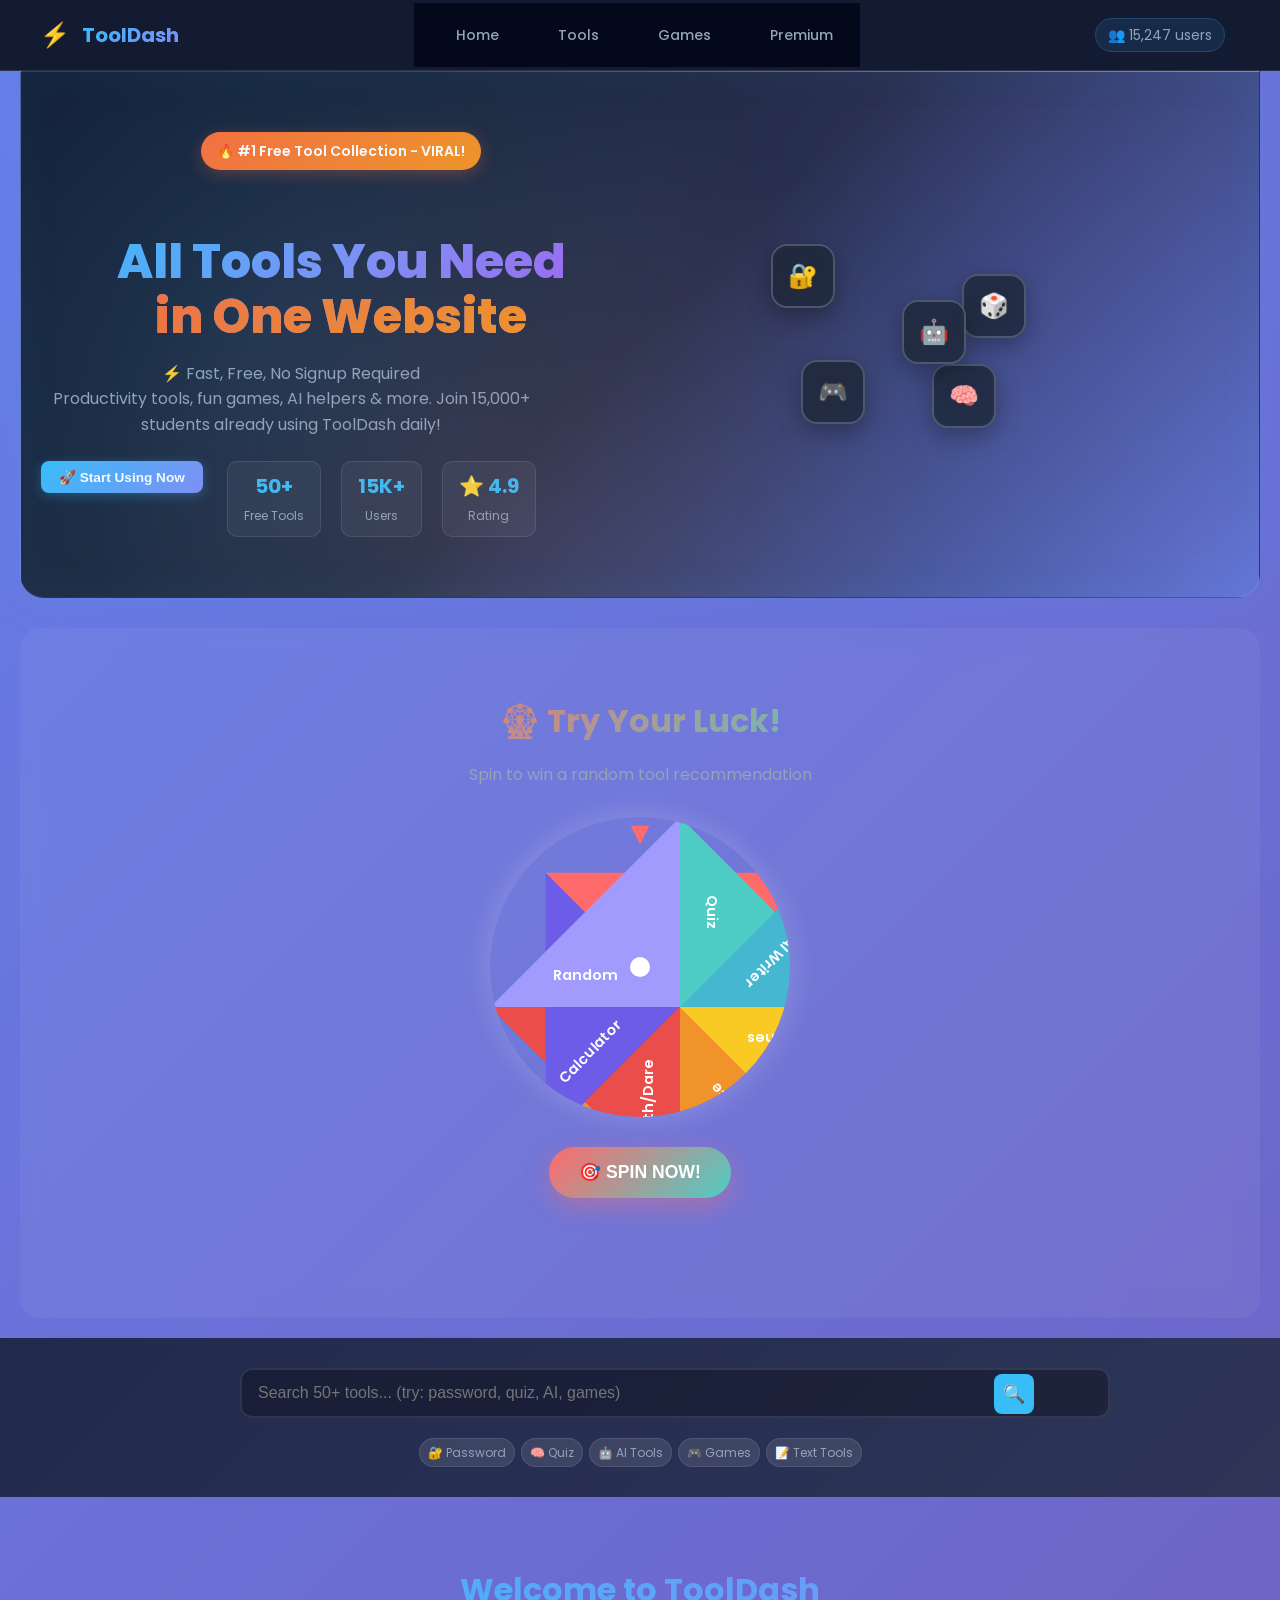
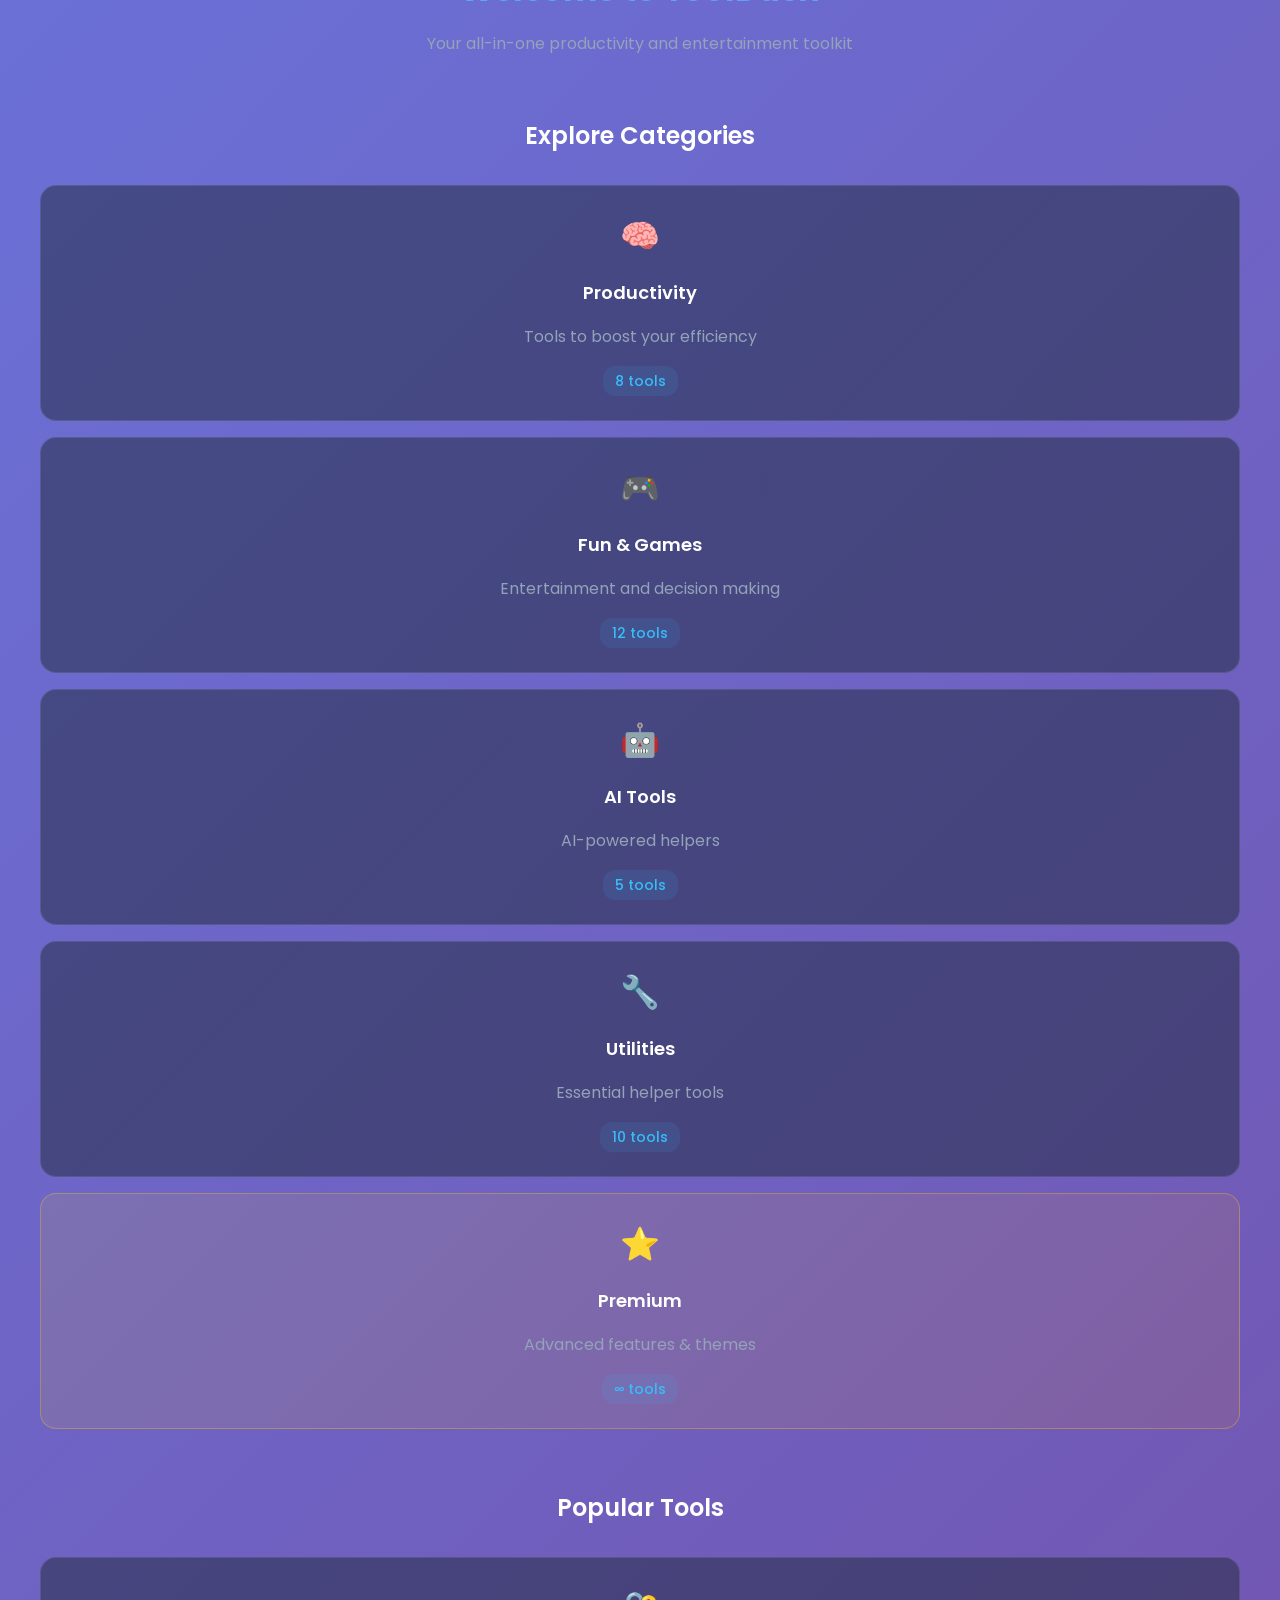
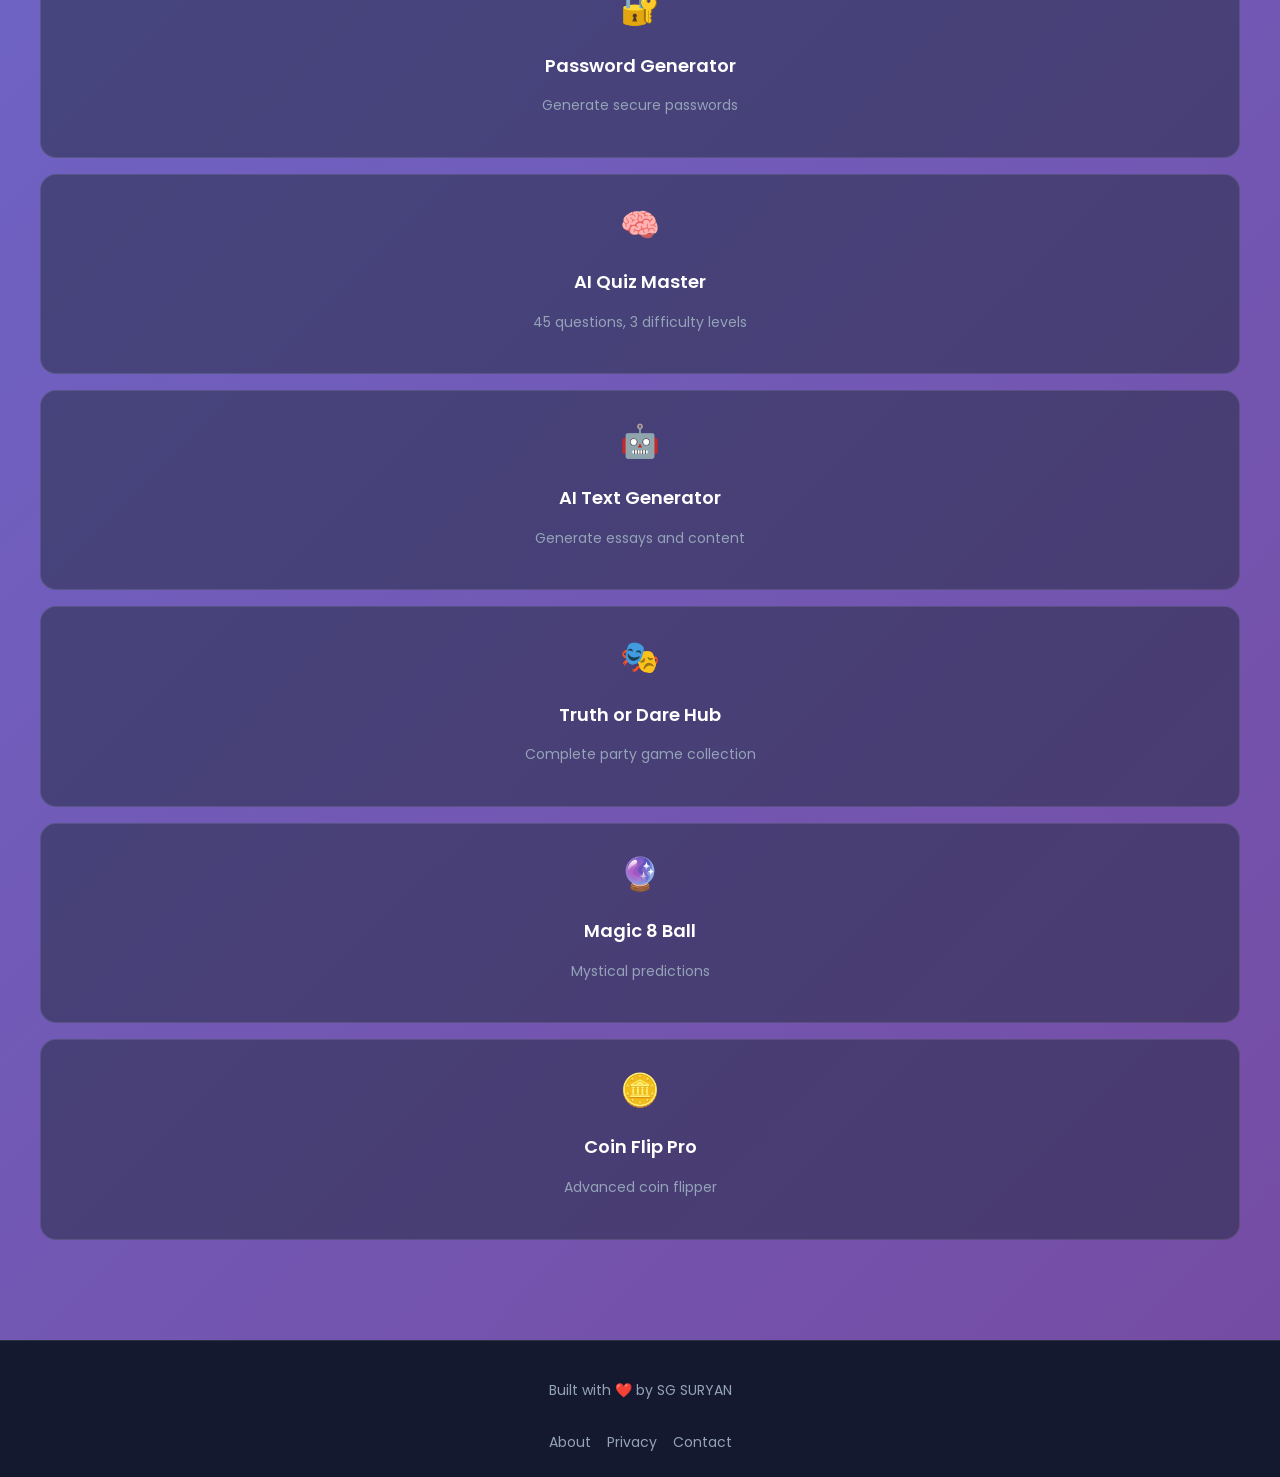
==== commit 545f6883: "Add files via upload" ====
--- a/index.html
+++ b/index.html
@@ -11,7 +11,7 @@
     <link rel="icon" type="image/x-icon" href="favicon.ico">
     <link rel="preconnect" href="https://fonts.googleapis.com">
     <link rel="preconnect" href="https://fonts.gstatic.com" crossorigin>
-    <link href="https://fonts.googleapis.com/css2?family=Inter:wght@300;400;500;600;700&display=swap" rel="stylesheet">
+    <link href="https://fonts.googleapis.com/css2?family=Poppins:wght@300;400;500;600;700;800&display=swap" rel="stylesheet">
     <link rel="stylesheet" href="style.css">
 </head>
 
@@ -42,23 +42,23 @@
             </div>
         </header>
 
-        <!-- BIG HERO SECTION -->
+         <!-- BIG HERO SECTION -->
         <section class="hero-section">
             <div class="hero-content">
                 <div class="hero-badge">
-                    🔥 #1 Free Tool Collection
+                    🔥 #1 Free Tool Collection - VIRAL!
                 </div>
                 <h1 class="hero-title">
-                    50+ Free Tools<br>
-                    <span class="hero-highlight">in One Place</span>
+                    All Tools You Need<br>
+                    <span class="hero-highlight">in One Website</span>
                 </h1>
                 <p class="hero-subtitle">
-                    Productivity tools, fun games, AI helpers & more. All free, no signup required.
-                    Join 15,000+ students already using ToolDash daily!
+                    ⚡ Fast, Free, No Signup Required<br>
+                    Productivity tools, fun games, AI helpers & more. Join 15,000+ students already using ToolDash daily!
                 </p>
                 <div class="hero-actions">
                     <button class="hero-cta" onclick="try{scrollToTools()}catch(e){document.getElementById('dashboardContent').scrollIntoView(true)}">
-                        🚀 Explore All Tools
+                        🚀 Start Using Now
                     </button>
                     <div class="hero-stats">
                         <div class="stat-item">
@@ -84,6 +84,29 @@
                     <div class="floating-tool tool-4">🎲</div>
                     <div class="floating-tool tool-5">🤖</div>
                 </div>
+            </div>
+        </section>
+
+        <!-- VIRAL SPIN WHEEL -->
+        <section class="spin-wheel-section">
+            <div class="spin-wheel-container">
+                <h2>🎡 Try Your Luck!</h2>
+                <p>Spin to win a random tool recommendation</p>
+                <div class="wheel-container">
+                    <div class="wheel" id="spinWheel">
+                        <div class="wheel-section" style="--i:1; --color:#ff6b6b;">Password</div>
+                        <div class="wheel-section" style="--i:2; --color:#4ecdc4;">Quiz</div>
+                        <div class="wheel-section" style="--i:3; --color:#45b7d1;">AI Writer</div>
+                        <div class="wheel-section" style="--i:4; --color:#f9ca24;">Games</div>
+                        <div class="wheel-section" style="--i:5; --color:#f0932b;">Dice</div>
+                        <div class="wheel-section" style="--i:6; --color:#eb4d4b;">Truth/Dare</div>
+                        <div class="wheel-section" style="--i:7; --color:#6c5ce7;">Calculator</div>
+                        <div class="wheel-section" style="--i:8; --color:#a29bfe;">Random</div>
+                    </div>
+                    <div class="wheel-pointer">▼</div>
+                </div>
+                <button class="spin-btn" onclick="spinWheel()">🎯 SPIN NOW!</button>
+                <div class="spin-result" id="spinResult"></div>
             </div>
         </section>
 
@@ -288,6 +311,34 @@
                         <p>Random humor</p>
                         <span class="tool-trend">😄 Funny</span>
                     </a>
+                </div>
+            </section>
+
+            <!-- DAILY TOOL & NEW FEATURES -->
+            <section class="daily-section">
+                <div class="daily-container">
+                    <div class="daily-tool">
+                        <div class="daily-header">
+                            <span class="daily-icon">🌟</span>
+                            <h3>Daily Tool</h3>
+                            <span class="daily-date">Today</span>
+                        </div>
+                        <p class="daily-description">Today's featured tool: <strong>AI Text Summarizer</strong> - Condense long articles into key points instantly!</p>
+                        <button class="daily-btn" onclick="window.location.href='ai-summarizer.html'">Try It Now</button>
+                    </div>
+
+                    <div class="new-feature">
+                        <div class="feature-header">
+                            <span class="feature-icon">🚀</span>
+                            <h3>New This Week</h3>
+                        </div>
+                        <ul class="feature-list">
+                            <li>✨ Voice Truth or Dare (Premium)</li>
+                            <li>🎲 Custom Dice Roller</li>
+                            <li>🤖 AI Grammar Checker</li>
+                            <li>📱 QR Code Generator</li>
+                        </ul>
+                    </div>
                 </div>
             </section>
 
@@ -943,6 +994,37 @@
 
         // Initialize theme selector visibility
         checkPremiumStatus();
+
+        // Spin Wheel Functionality
+        function spinWheel() {
+            const wheel = document.getElementById('spinWheel');
+            const result = document.getElementById('spinResult');
+            const tools = ['Password Generator', 'AI Quiz Master', 'AI Text Writer', 'Truth or Dare', 'Dice Roller', 'Magic 8 Ball', 'Calculator', 'Random Generator'];
+            const pages = ['password.html', 'quiz.html', 'ai-writer.html', 'truthdare.html', 'dice.html', 'magic8.html', 'calculator.html', 'random.html'];
+
+            // Disable button during spin
+            const spinBtn = document.querySelector('.spin-btn');
+            spinBtn.disabled = true;
+            spinBtn.textContent = '🎡 Spinning...';
+
+            // Random rotation
+            const randomDegree = Math.floor(Math.random() * 360) + 1800; // 5+ full rotations
+            wheel.style.transform = `rotate(${randomDegree}deg)`;
+
+            setTimeout(() => {
+                // Calculate which section it landed on
+                const finalDegree = randomDegree % 360;
+                const sectionIndex = Math.floor((360 - finalDegree) / 45);
+                const toolName = tools[sectionIndex];
+                const toolPage = pages[sectionIndex];
+
+                result.innerHTML = `🎉 You got: <strong>${toolName}</strong>!<br><button class="result-btn" onclick="window.location.href='${toolPage}'">Use It Now</button>`;
+
+                // Re-enable button
+                spinBtn.disabled = false;
+                spinBtn.textContent = '🎯 SPIN AGAIN!';
+            }, 4000);
+        }
     </script>
 
     <!-- FOOTER -->
--- a/style.css
+++ b/style.css
@@ -1,8 +1,8 @@
 /* FONT SETUP */
 body {
   margin: 0;
-  font-family: 'Inter', -apple-system, BlinkMacSystemFont, 'Segoe UI', Roboto, sans-serif;
-  background: var(--bg-gradient, radial-gradient(circle at top, #0f172a, #000));
+  font-family: 'Poppins', -apple-system, BlinkMacSystemFont, 'Segoe UI', Roboto, sans-serif;
+  background: var(--bg-gradient, linear-gradient(135deg, #667eea 0%, #764ba2 100%));
   color: var(--text-color, white);
   text-align: center;
   transition: background 0.5s ease, color 0.5s ease;
@@ -560,7 +560,7 @@
 
 /* BIG HERO SECTION */
 .hero-section {
-  background: linear-gradient(135deg, rgba(15, 23, 42, 0.9), rgba(30, 41, 59, 0.9));
+  background: linear-gradient(135deg, rgba(15, 23, 42, 0.95), rgba(30, 41, 59, 0.95), rgba(56, 189, 248, 0.1));
   backdrop-filter: blur(20px);
   border: 1px solid rgba(255, 255, 255, 0.1);
   border-radius: 0 0 24px 24px;
@@ -571,6 +571,20 @@
   gap: 50px;
   position: relative;
   overflow: hidden;
+  box-shadow: 0 0 50px rgba(56, 189, 248, 0.1), inset 0 0 50px rgba(56, 189, 248, 0.05);
+}
+
+.hero-section::before {
+  content: '';
+  position: absolute;
+  top: 0;
+  left: 0;
+  right: 0;
+  bottom: 0;
+  background: radial-gradient(circle at 20% 50%, rgba(56, 189, 248, 0.1) 0%, transparent 50%),
+              radial-gradient(circle at 80% 20%, rgba(139, 92, 246, 0.1) 0%, transparent 50%),
+              radial-gradient(circle at 40% 80%, rgba(255, 107, 107, 0.1) 0%, transparent 50%);
+  pointer-events: none;
 }
 
 .hero-content {
@@ -737,8 +751,18 @@
 
 @keyframes float {
   0%, 100% {
-    transform: translateY(0px) rotate(0deg);
-  }
+    transform: translateY(0px) rotate(0deg) scale(1);
+  }
+  25% {
+    transform: translateY(-15px) rotate(3deg) scale(1.05);
+  }
+  50% {
+    transform: translateY(-25px) rotate(-2deg) scale(1.1);
+  }
+  75% {
+    transform: translateY(-10px) rotate(1deg) scale(1.02);
+  }
+}
   25% {
     transform: translateY(-10px) rotate(2deg);
   }
@@ -1138,9 +1162,15 @@
 }
 
 .tool-card:hover {
-  transform: translateY(-8px) scale(1.02);
-  border-color: rgba(56, 189, 248, 0.3);
-  box-shadow: 0 20px 40px rgba(0, 0, 0, 0.3);
+  transform: translateY(-12px) scale(1.03);
+  border-color: rgba(56, 189, 248, 0.5);
+  box-shadow: 0 25px 50px rgba(56, 189, 248, 0.15), 0 0 30px rgba(56, 189, 248, 0.1);
+  background: linear-gradient(135deg, rgba(56, 189, 248, 0.1), rgba(139, 92, 246, 0.1));
+}
+
+.tool-card:hover .tool-icon {
+  transform: scale(1.1) rotate(5deg);
+  transition: all 0.3s ease;
 }
 
 .tool-card:active {
@@ -2058,4 +2088,247 @@
 /* Theme color indicators */
 .theme-dark-btn { background: linear-gradient(45deg, #0f172a, #000); }
 .theme-neon-btn { background: linear-gradient(45deg, #00ff88, #ff0080); }
-.theme-retro-btn { background: linear-gradient(45deg, #667eea, #764ba2); }+.theme-retro-btn { background: linear-gradient(45deg, #667eea, #764ba2); }
+
+/* SPIN WHEEL SECTION */
+.spin-wheel-section {
+  padding: 40px 20px;
+  background: rgba(255, 255, 255, 0.05);
+  margin: 20px;
+  border-radius: 20px;
+  backdrop-filter: blur(10px);
+  animation: fadeInUp 0.8s ease-out 0.5s both;
+}
+
+.spin-wheel-container {
+  max-width: 600px;
+  margin: 0 auto;
+}
+
+.spin-wheel-container h2 {
+  font-size: 2rem;
+  margin-bottom: 10px;
+  background: linear-gradient(135deg, #ff6b6b, #4ecdc4);
+  -webkit-background-clip: text;
+  -webkit-text-fill-color: transparent;
+  background-clip: text;
+}
+
+.spin-wheel-container p {
+  color: #94a3b8;
+  margin-bottom: 30px;
+}
+
+.wheel-container {
+  position: relative;
+  width: 300px;
+  height: 300px;
+  margin: 0 auto 30px;
+}
+
+.wheel {
+  width: 100%;
+  height: 100%;
+  border-radius: 50%;
+  position: relative;
+  overflow: hidden;
+  transition: transform 4s cubic-bezier(0.25, 0.1, 0.25, 1);
+  box-shadow: 0 0 30px rgba(255, 255, 255, 0.2);
+}
+
+.wheel::before {
+  content: '';
+  position: absolute;
+  top: 50%;
+  left: 50%;
+  width: 20px;
+  height: 20px;
+  background: white;
+  border-radius: 50%;
+  transform: translate(-50%, -50%);
+  z-index: 10;
+}
+
+.wheel-section {
+  position: absolute;
+  width: 50%;
+  height: 50%;
+  clip-path: polygon(100% 0, 0 100%, 100% 100%);
+  transform-origin: 100% 100%;
+  transform: rotate(calc(var(--i) * 45deg));
+  background: var(--color);
+  display: flex;
+  align-items: end;
+  justify-content: center;
+  padding: 20px;
+  color: white;
+  font-weight: 600;
+  font-size: 0.9rem;
+}
+
+.wheel-pointer {
+  position: absolute;
+  top: -10px;
+  left: 50%;
+  transform: translateX(-50%);
+  font-size: 2rem;
+  color: #ff6b6b;
+  z-index: 20;
+}
+
+.spin-btn {
+  background: linear-gradient(135deg, #ff6b6b, #4ecdc4);
+  color: white;
+  border: none;
+  padding: 15px 30px;
+  border-radius: 50px;
+  font-size: 1.1rem;
+  font-weight: 600;
+  cursor: pointer;
+  transition: all 0.3s ease;
+  box-shadow: 0 8px 25px rgba(255, 107, 107, 0.4);
+  margin-bottom: 20px;
+}
+
+.spin-btn:hover:not(:disabled) {
+  transform: translateY(-3px);
+  box-shadow: 0 12px 35px rgba(255, 107, 107, 0.6);
+}
+
+.spin-btn:disabled {
+  opacity: 0.6;
+  cursor: not-allowed;
+}
+
+.spin-result {
+  font-size: 1.1rem;
+  color: #38bdf8;
+  min-height: 60px;
+  display: flex;
+  flex-direction: column;
+  align-items: center;
+  gap: 10px;
+}
+
+.result-btn {
+  background: linear-gradient(135deg, #38bdf8, #818cf8);
+  color: white;
+  border: none;
+  padding: 8px 20px;
+  border-radius: 20px;
+  font-size: 0.9rem;
+  font-weight: 600;
+  cursor: pointer;
+  transition: all 0.3s ease;
+}
+
+.result-btn:hover {
+  transform: translateY(-2px);
+  box-shadow: 0 5px 15px rgba(56, 189, 248, 0.4);
+}
+
+/* DAILY TOOL SECTION */
+.daily-section {
+  padding: 40px 20px;
+  margin: 20px;
+  animation: fadeInUp 0.8s ease-out 0.8s both;
+}
+
+.daily-container {
+  display: grid;
+  grid-template-columns: 1fr 1fr;
+  gap: 30px;
+  max-width: 800px;
+  margin: 0 auto;
+}
+
+.daily-tool, .new-feature {
+  background: rgba(255, 255, 255, 0.05);
+  padding: 25px;
+  border-radius: 15px;
+  backdrop-filter: blur(10px);
+  border: 1px solid rgba(255, 255, 255, 0.1);
+}
+
+.daily-header, .feature-header {
+  display: flex;
+  align-items: center;
+  gap: 10px;
+  margin-bottom: 15px;
+}
+
+.daily-icon, .feature-icon {
+  font-size: 1.5rem;
+}
+
+.daily-header h3, .feature-header h3 {
+  margin: 0;
+  color: #38bdf8;
+}
+
+.daily-date {
+  margin-left: auto;
+  color: #94a3b8;
+  font-size: 0.9rem;
+}
+
+.daily-description {
+  color: #e2e8f0;
+  margin-bottom: 20px;
+  line-height: 1.6;
+}
+
+.daily-btn {
+  background: linear-gradient(135deg, #38bdf8, #818cf8);
+  color: white;
+  border: none;
+  padding: 10px 20px;
+  border-radius: 25px;
+  font-weight: 600;
+  cursor: pointer;
+  transition: all 0.3s ease;
+  box-shadow: 0 4px 15px rgba(56, 189, 248, 0.3);
+}
+
+.daily-btn:hover {
+  transform: translateY(-2px);
+  box-shadow: 0 6px 20px rgba(56, 189, 248, 0.5);
+}
+
+.feature-list {
+  list-style: none;
+  padding: 0;
+  margin: 0;
+}
+
+.feature-list li {
+  padding: 8px 0;
+  border-bottom: 1px solid rgba(255, 255, 255, 0.1);
+  color: #e2e8f0;
+}
+
+.feature-list li:last-child {
+  border-bottom: none;
+}
+
+/* MOBILE RESPONSIVE */
+@media (max-width: 768px) {
+  .spin-wheel-container h2 {
+    font-size: 1.5rem;
+  }
+
+  .wheel-container {
+    width: 250px;
+    height: 250px;
+  }
+
+  .daily-container {
+    grid-template-columns: 1fr;
+    gap: 20px;
+  }
+
+  .spin-btn {
+    padding: 12px 25px;
+    font-size: 1rem;
+  }
+}
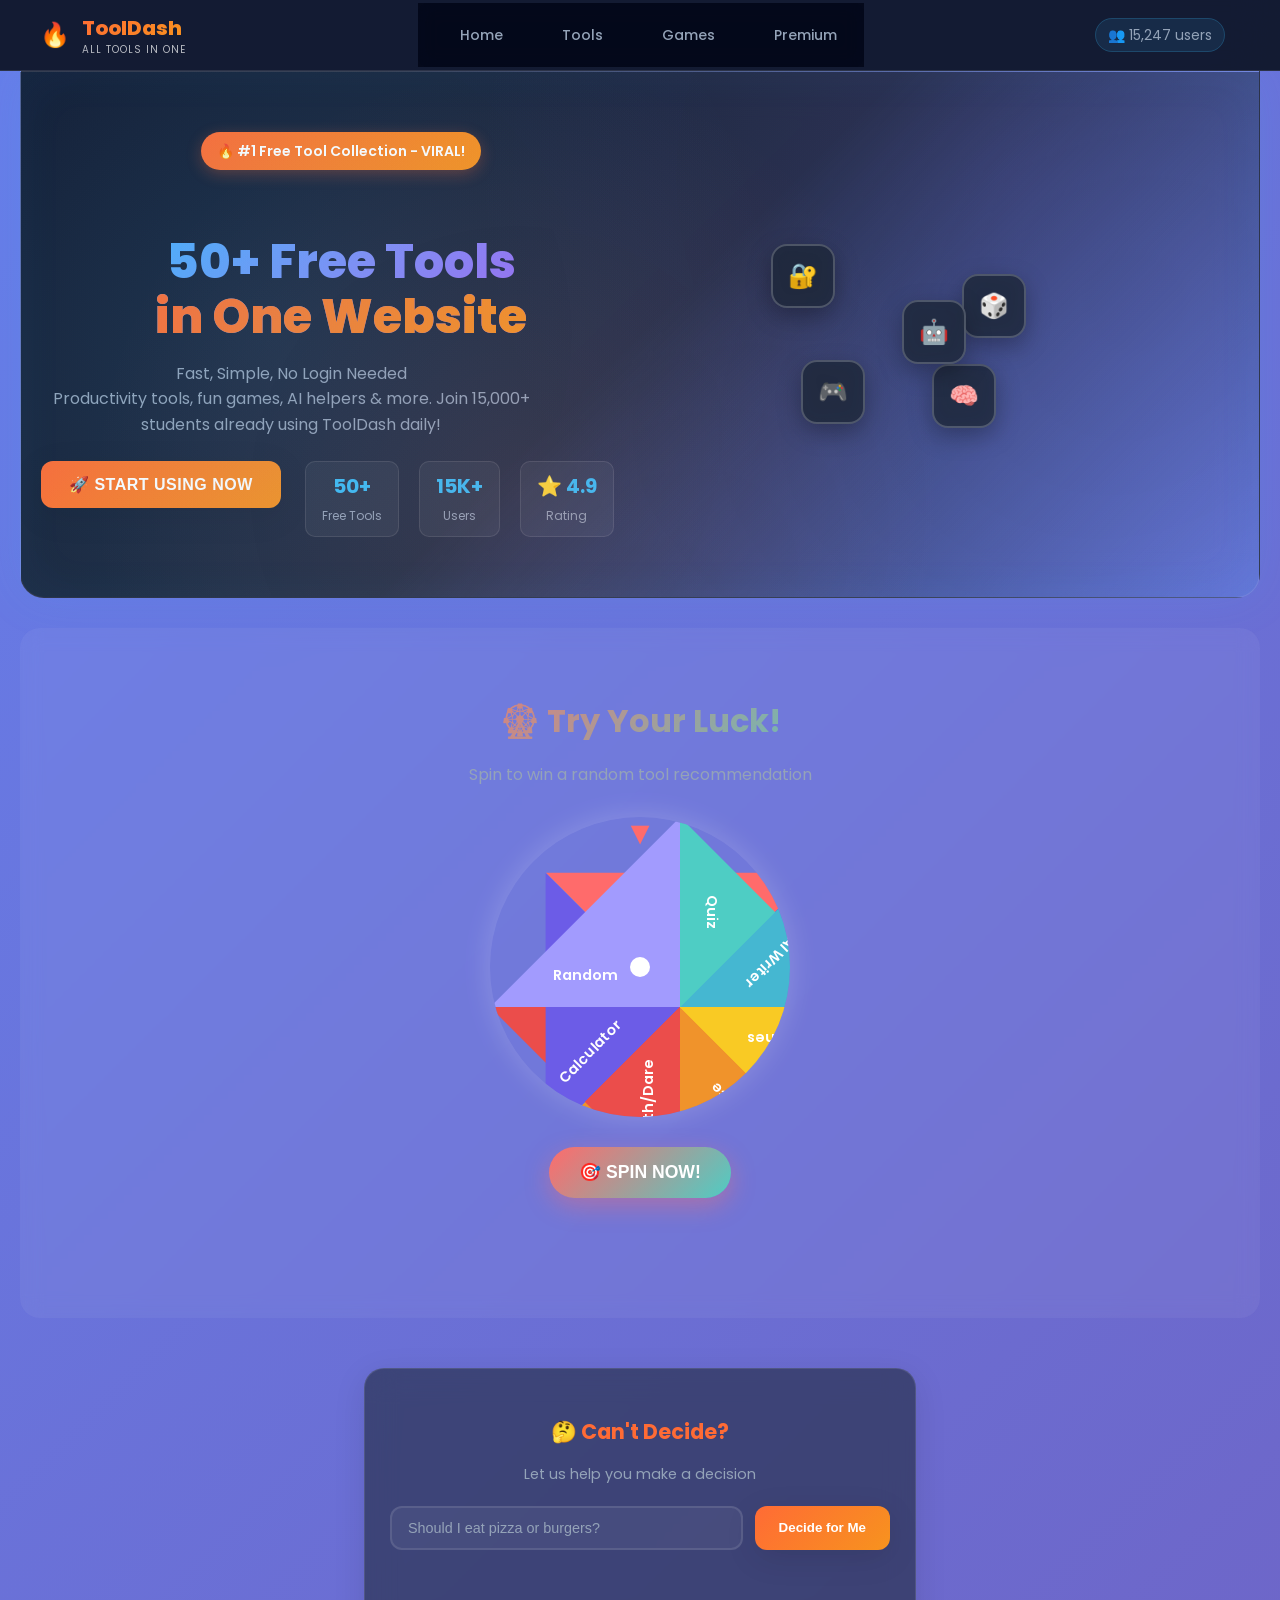
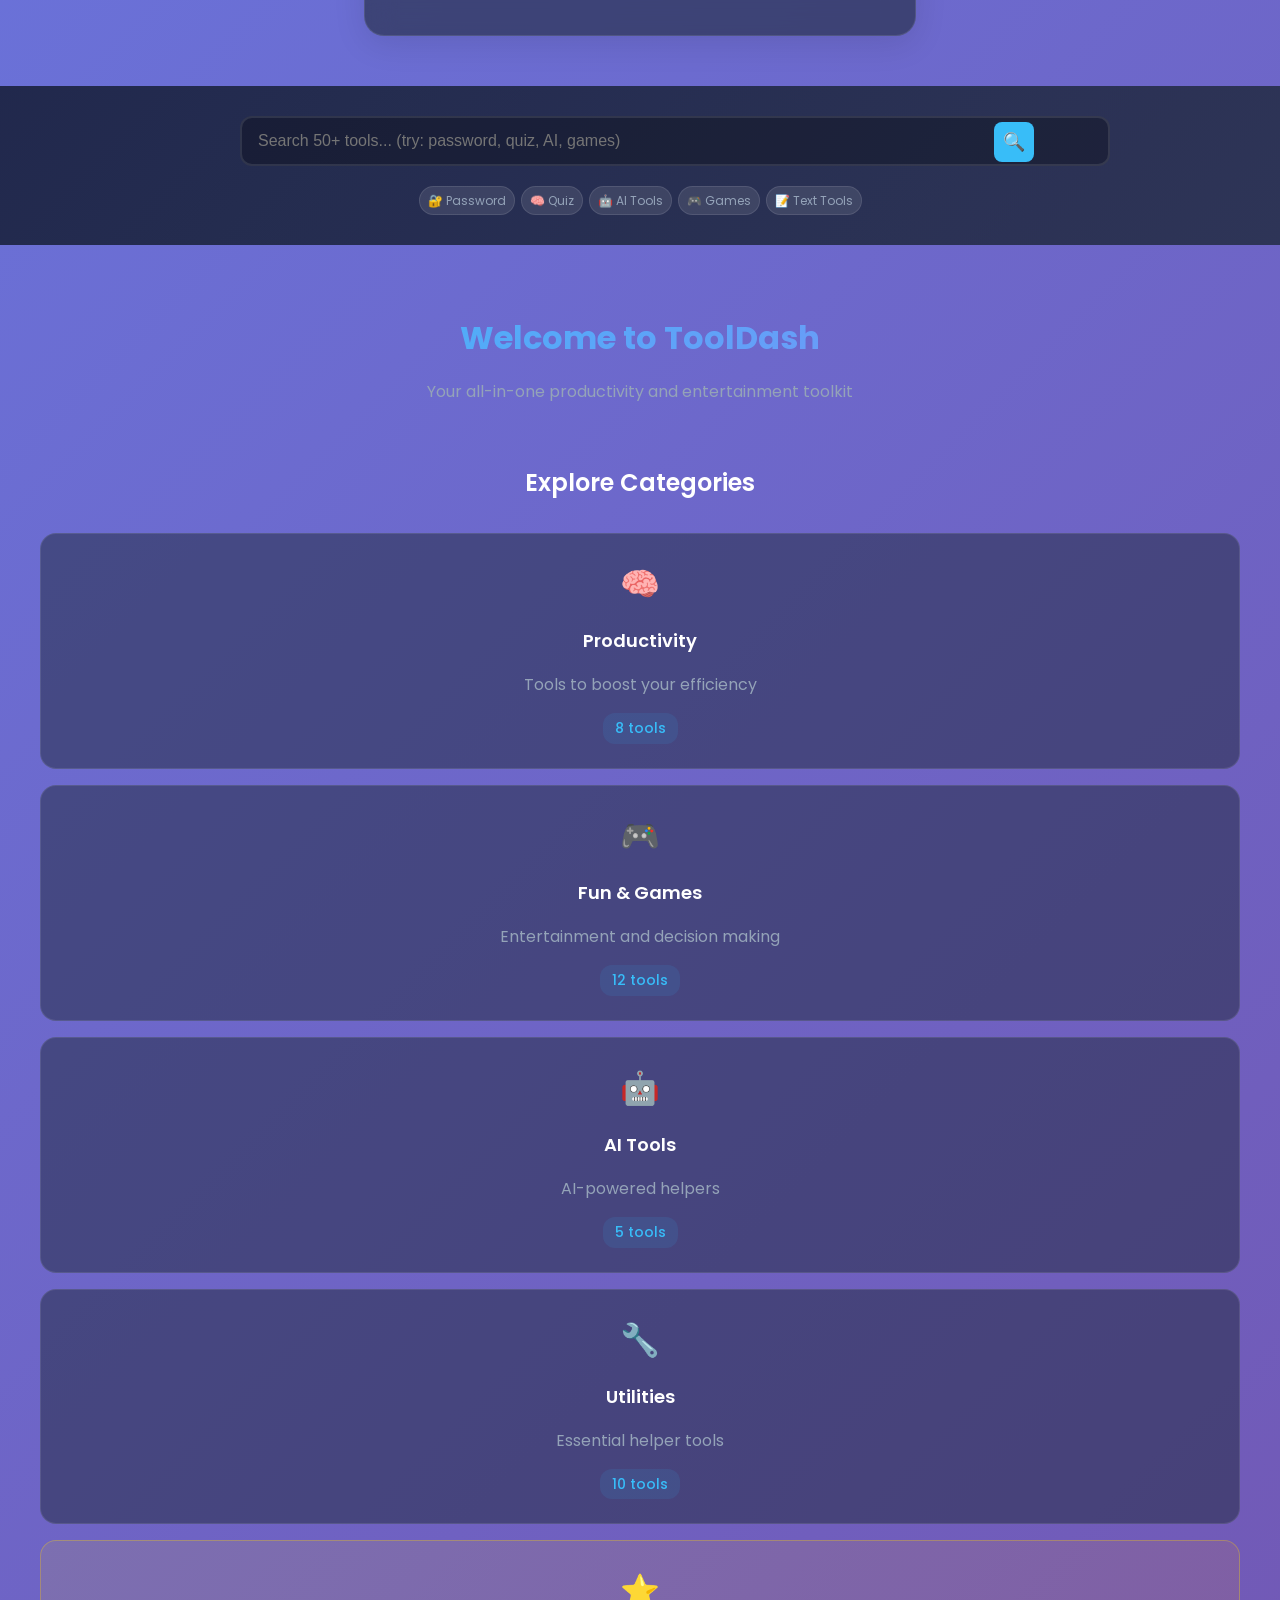
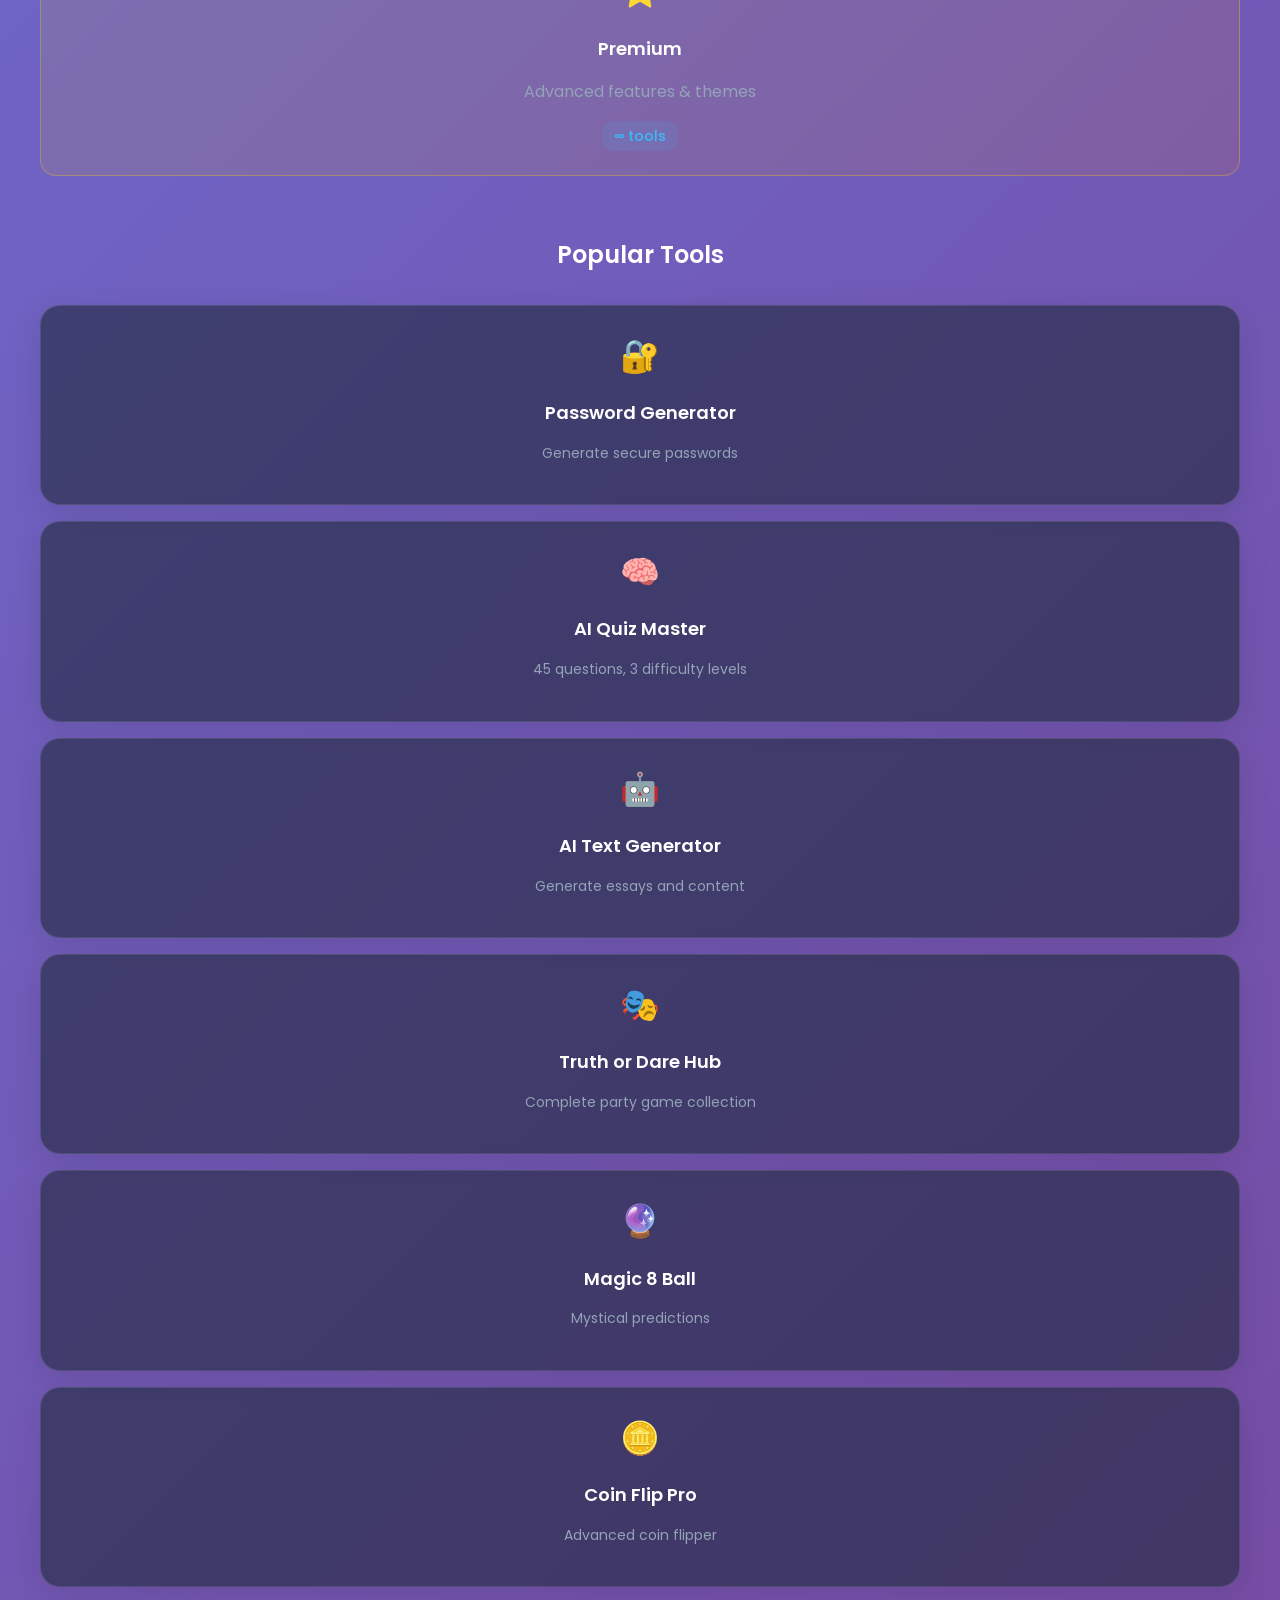
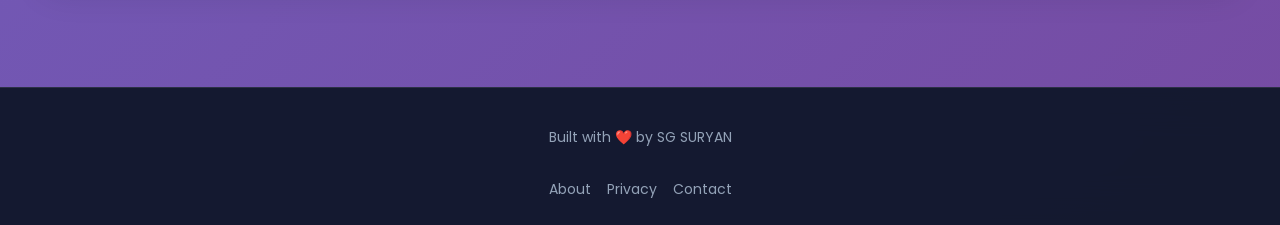
==== commit 6b32e372: "Add files via upload" ====
--- a/index.html
+++ b/index.html
@@ -4,8 +4,8 @@
     <meta charset="UTF-8">
     <meta name="viewport" content="width=device-width, initial-scale=1.0, maximum-scale=1.0, user-scalable=no">
     <title>Free Online Multi Tool Website for Students - ToolDash</title>
-    <meta name="description" content="50+ free online tools for students: AI quiz, password generator, text formatter, games, calculator, and more. No signup required!">
-    <meta name="keywords" content="free online tools, student tools, AI quiz, password generator, text formatter, calculator, games, productivity tools">
+    <meta name="description" content="Use free tools, games, and utilities online easily. 50+ tools for students: AI quiz, password generator, text formatter, calculator, and more. No signup required!">
+    <meta name="keywords" content="free online tools, student tools, AI quiz, password generator, text formatter, calculator, games, productivity tools, decision maker, spin wheel">
     <meta name="author" content="SG SURYAN">
     <meta name="viewport" content="width=device-width, initial-scale=1.0">
     <link rel="icon" type="image/x-icon" href="favicon.ico">
@@ -24,8 +24,11 @@
         <header class="app-header">
             <div class="header-content">
                 <div class="logo">
-                    <span class="logo-icon">⚡</span>
-                    <span class="logo-text">ToolDash</span>
+                    <span class="logo-icon">🔥</span>
+                    <div class="logo-content">
+                        <span class="logo-text">ToolDash</span>
+                        <span class="logo-tagline">All Tools in One</span>
+                    </div>
                 </div>
                 <nav class="main-nav">
                     <a href="#" class="nav-link active" onclick="showDashboard()">Home</a>
@@ -49,11 +52,11 @@
                     🔥 #1 Free Tool Collection - VIRAL!
                 </div>
                 <h1 class="hero-title">
-                    All Tools You Need<br>
+                    50+ Free Tools<br>
                     <span class="hero-highlight">in One Website</span>
                 </h1>
                 <p class="hero-subtitle">
-                    ⚡ Fast, Free, No Signup Required<br>
+                    Fast, Simple, No Login Needed<br>
                     Productivity tools, fun games, AI helpers & more. Join 15,000+ students already using ToolDash daily!
                 </p>
                 <div class="hero-actions">
@@ -107,6 +110,19 @@
                 </div>
                 <button class="spin-btn" onclick="spinWheel()">🎯 SPIN NOW!</button>
                 <div class="spin-result" id="spinResult"></div>
+            </div>
+        </section>
+
+        <!-- YES OR NO DECISION TOOL -->
+        <section class="decision-section">
+            <div class="decision-widget">
+                <h3>🤔 Can't Decide?</h3>
+                <p>Let us help you make a decision</p>
+                <div class="decision-input">
+                    <input type="text" id="decisionQuestion" placeholder="Should I eat pizza or burgers?" class="decision-input-field">
+                    <button class="decision-btn" onclick="makeDecision()">Decide for Me</button>
+                </div>
+                <div class="decision-result" id="decisionResult"></div>
             </div>
         </section>
 
@@ -1025,6 +1041,26 @@
                 spinBtn.textContent = '🎯 SPIN AGAIN!';
             }, 4000);
         }
+
+        // Decision Tool Functionality
+        function makeDecision() {
+            const question = document.getElementById('decisionQuestion').value.trim();
+            const result = document.getElementById('decisionResult');
+
+            if (!question) {
+                result.innerHTML = '<span style="color: #ff6b6b;">❌ Please enter a question!</span>';
+                return;
+            }
+
+            // Show thinking animation
+            result.innerHTML = '<div class="thinking">🤔 Thinking...</div>';
+
+            setTimeout(() => {
+                const answers = ['YES! Go for it! 👍', 'NO! Don\'t do it! 👎', 'Maybe later... 🤷‍♂️', 'Absolutely YES! 🔥', 'Definitely NO! 🚫', 'Ask again later 🔮'];
+                const randomAnswer = answers[Math.floor(Math.random() * answers.length)];
+                result.innerHTML = `<div class="decision-answer">${randomAnswer}</div>`;
+            }, 1500);
+        }
     </script>
 
     <!-- FOOTER -->
--- a/style.css
+++ b/style.css
@@ -1,9 +1,19 @@
 /* FONT SETUP */
+:root {
+  --primary-gradient: linear-gradient(135deg, #667eea 0%, #764ba2 100%);
+  --accent-gradient: linear-gradient(135deg, #ff6b35 0%, #f7931e 100%);
+  --accent-color: #ff6b35;
+  --text-color: white;
+  --card-bg: rgba(30, 41, 59, 0.6);
+  --shadow-soft: 0 8px 32px rgba(0, 0, 0, 0.1);
+  --shadow-strong: 0 20px 60px rgba(0, 0, 0, 0.2);
+}
+
 body {
   margin: 0;
   font-family: 'Poppins', -apple-system, BlinkMacSystemFont, 'Segoe UI', Roboto, sans-serif;
-  background: var(--bg-gradient, linear-gradient(135deg, #667eea 0%, #764ba2 100%));
-  color: var(--text-color, white);
+  background: var(--primary-gradient);
+  color: var(--text-color);
   text-align: center;
   transition: background 0.5s ease, color 0.5s ease;
   line-height: 1.6;
@@ -373,28 +383,48 @@
   gap: 12px;
   font-size: 24px;
   font-weight: 700;
-  color: #38bdf8;
 }
 
 .logo-icon {
-  font-size: 28px;
-  animation: logoFloat 3s ease-in-out infinite;
-}
-
-@keyframes logoFloat {
+  font-size: 32px;
+  animation: logoPulse 2s ease-in-out infinite;
+  color: var(--accent-color);
+}
+
+@keyframes logoPulse {
   0%, 100% {
-    transform: translateY(0);
+    transform: scale(1);
+    filter: brightness(1);
   }
   50% {
-    transform: translateY(-3px);
-  }
+    transform: scale(1.05);
+    filter: brightness(1.2);
+  }
+}
+
+.logo-content {
+  display: flex;
+  flex-direction: column;
+  align-items: flex-start;
 }
 
 .logo-text {
-  background: linear-gradient(135deg, #38bdf8, #818cf8);
+  background: var(--accent-gradient);
   -webkit-background-clip: text;
   -webkit-text-fill-color: transparent;
   background-clip: text;
+  font-size: 20px;
+  font-weight: 800;
+  margin: 0;
+}
+
+.logo-tagline {
+  font-size: 10px;
+  color: rgba(255, 255, 255, 0.7);
+  font-weight: 400;
+  text-transform: uppercase;
+  letter-spacing: 1px;
+  margin-top: -2px;
 }
 
 .main-nav {
@@ -641,23 +671,25 @@
 }
 
 .hero-cta {
-  background: linear-gradient(135deg, #38bdf8, #818cf8);
+  background: var(--accent-gradient);
   color: white;
   border: none;
-  padding: 8px 18px;
-  border-radius: 8px;
-  font-size: 0.85rem;
-  font-weight: 600;
+  padding: 14px 28px;
+  border-radius: 12px;
+  font-size: 1rem;
+  font-weight: 700;
   cursor: pointer;
-  transition: all 0.3s ease;
-  box-shadow: 0 3px 12px rgba(56, 189, 248, 0.3);
+  transition: all 0.4s cubic-bezier(0.25, 0.46, 0.45, 0.94);
+  box-shadow: var(--shadow-soft);
   align-self: flex-start;
+  text-transform: uppercase;
+  letter-spacing: 0.5px;
 }
 
 .hero-cta:hover {
-  transform: translateY(-2px);
-  box-shadow: 0 10px 30px rgba(56, 189, 248, 0.5);
-  background: linear-gradient(135deg, #0ea5e9, #6366f1);
+  transform: translateY(-4px) scale(1.05);
+  box-shadow: var(--shadow-strong);
+  background: linear-gradient(135deg, #ff8c42, #ff6b35);
 }
 
 .hero-stats {
@@ -1150,27 +1182,44 @@
 }
 
 .tool-card {
-  background: rgba(30, 41, 59, 0.5);
-  backdrop-filter: blur(10px);
+  background: var(--card-bg);
+  backdrop-filter: blur(15px);
   border: 1px solid rgba(255, 255, 255, 0.1);
-  border-radius: 16px;
+  border-radius: 20px;
   padding: 24px;
   cursor: pointer;
-  transition: all 0.3s ease;
+  transition: all 0.4s cubic-bezier(0.25, 0.46, 0.45, 0.94);
   position: relative;
   overflow: hidden;
+  box-shadow: var(--shadow-soft);
+}
+
+.tool-card::before {
+  content: '';
+  position: absolute;
+  top: 0;
+  left: -100%;
+  width: 100%;
+  height: 100%;
+  background: linear-gradient(90deg, transparent, rgba(255, 255, 255, 0.1), transparent);
+  transition: left 0.5s;
+}
+
+.tool-card:hover::before {
+  left: 100%;
 }
 
 .tool-card:hover {
-  transform: translateY(-12px) scale(1.03);
-  border-color: rgba(56, 189, 248, 0.5);
-  box-shadow: 0 25px 50px rgba(56, 189, 248, 0.15), 0 0 30px rgba(56, 189, 248, 0.1);
-  background: linear-gradient(135deg, rgba(56, 189, 248, 0.1), rgba(139, 92, 246, 0.1));
+  transform: translateY(-15px) scale(1.05);
+  border-color: rgba(255, 107, 53, 0.4);
+  box-shadow: var(--shadow-strong), 0 0 50px rgba(255, 107, 53, 0.2);
+  background: linear-gradient(135deg, rgba(255, 107, 53, 0.08), rgba(56, 189, 248, 0.05));
 }
 
 .tool-card:hover .tool-icon {
-  transform: scale(1.1) rotate(5deg);
-  transition: all 0.3s ease;
+  transform: scale(1.2) rotate(10deg);
+  transition: all 0.4s cubic-bezier(0.25, 0.46, 0.45, 0.94);
+  color: var(--accent-color);
 }
 
 .tool-card:active {
@@ -2311,6 +2360,113 @@
   border-bottom: none;
 }
 
+/* DECISION TOOL */
+.decision-section {
+  padding: 30px 20px;
+  margin: 20px;
+}
+
+.decision-widget {
+  background: var(--card-bg);
+  backdrop-filter: blur(15px);
+  border: 1px solid rgba(255, 255, 255, 0.1);
+  border-radius: 20px;
+  padding: 25px;
+  max-width: 500px;
+  margin: 0 auto;
+  box-shadow: var(--shadow-soft);
+  animation: fadeInUp 0.6s ease-out;
+}
+
+.decision-widget h3 {
+  color: var(--accent-color);
+  margin-bottom: 8px;
+  font-size: 1.3rem;
+}
+
+.decision-widget p {
+  color: #94a3b8;
+  margin-bottom: 20px;
+  font-size: 0.9rem;
+}
+
+.decision-input {
+  display: flex;
+  gap: 12px;
+  margin-bottom: 20px;
+  flex-wrap: wrap;
+}
+
+.decision-input-field {
+  flex: 1;
+  min-width: 200px;
+  padding: 12px 16px;
+  border: 2px solid rgba(255, 255, 255, 0.1);
+  border-radius: 12px;
+  background: rgba(255, 255, 255, 0.05);
+  color: white;
+  font-size: 0.9rem;
+  transition: all 0.3s ease;
+}
+
+.decision-input-field:focus {
+  outline: none;
+  border-color: var(--accent-color);
+  box-shadow: 0 0 20px rgba(255, 107, 53, 0.3);
+}
+
+.decision-input-field::placeholder {
+  color: #94a3b8;
+}
+
+.decision-btn {
+  background: var(--accent-gradient);
+  color: white;
+  border: none;
+  padding: 12px 24px;
+  border-radius: 12px;
+  font-weight: 600;
+  cursor: pointer;
+  transition: all 0.3s ease;
+  box-shadow: var(--shadow-soft);
+}
+
+.decision-btn:hover {
+  transform: translateY(-2px);
+  box-shadow: var(--shadow-strong);
+}
+
+.decision-result {
+  min-height: 40px;
+  display: flex;
+  align-items: center;
+  justify-content: center;
+  font-weight: 600;
+}
+
+.decision-answer {
+  background: linear-gradient(135deg, #ff6b6b, #4ecdc4);
+  -webkit-background-clip: text;
+  -webkit-text-fill-color: transparent;
+  background-clip: text;
+  font-size: 1.2rem;
+  text-align: center;
+}
+
+.thinking {
+  color: var(--accent-color);
+  font-size: 1.1rem;
+}
+
+/* ENHANCED TOOL CARD SHADOWS */
+.tool-card {
+  box-shadow: var(--shadow-soft);
+}
+
+.tool-card:hover {
+  box-shadow: var(--shadow-strong), 0 0 40px rgba(56, 189, 248, 0.2);
+}
+
 /* MOBILE RESPONSIVE */
 @media (max-width: 768px) {
   .spin-wheel-container h2 {
@@ -2331,4 +2487,24 @@
     padding: 12px 25px;
     font-size: 1rem;
   }
+
+  .decision-input {
+    flex-direction: column;
+  }
+
+  .decision-input-field {
+    min-width: auto;
+  }
+
+  .decision-widget {
+    padding: 20px;
+  }
+
+  .logo {
+    gap: 8px;
+  }
+
+  .logo-text {
+    font-size: 18px;
+  }
 }
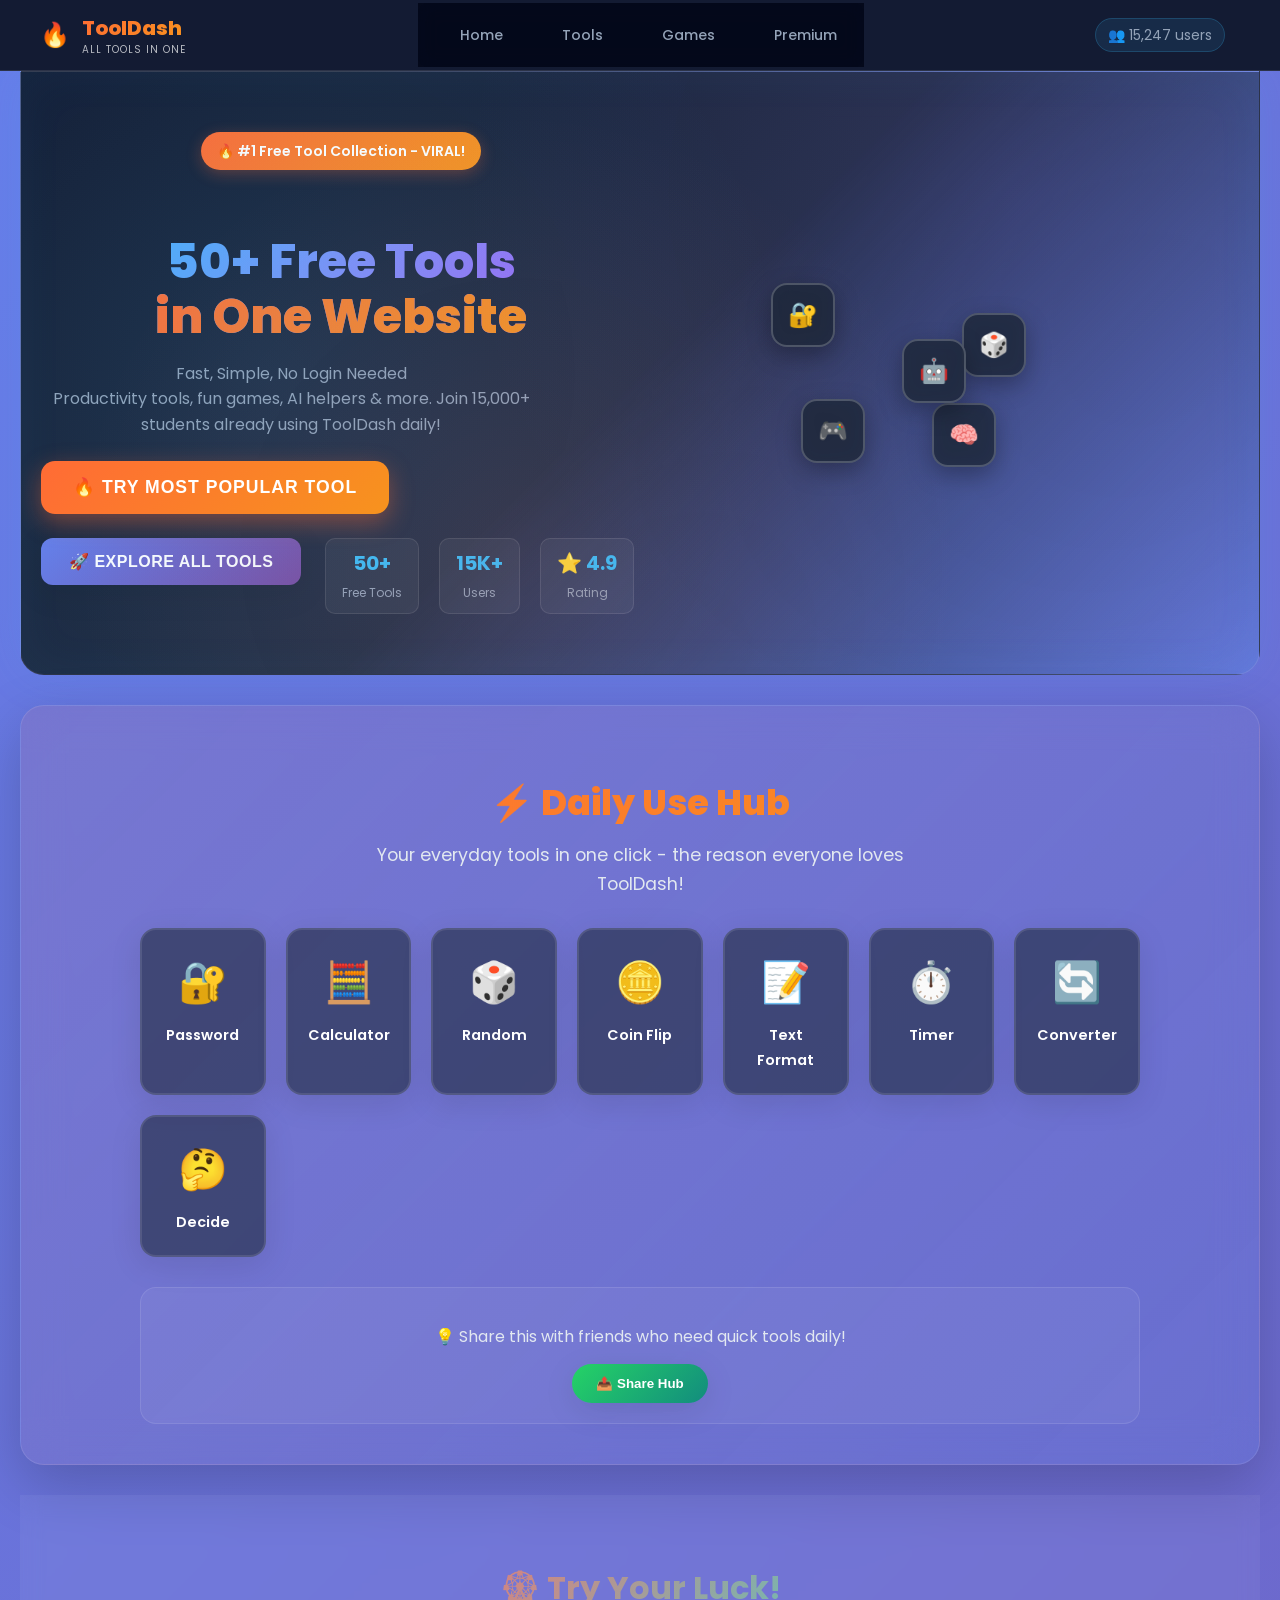
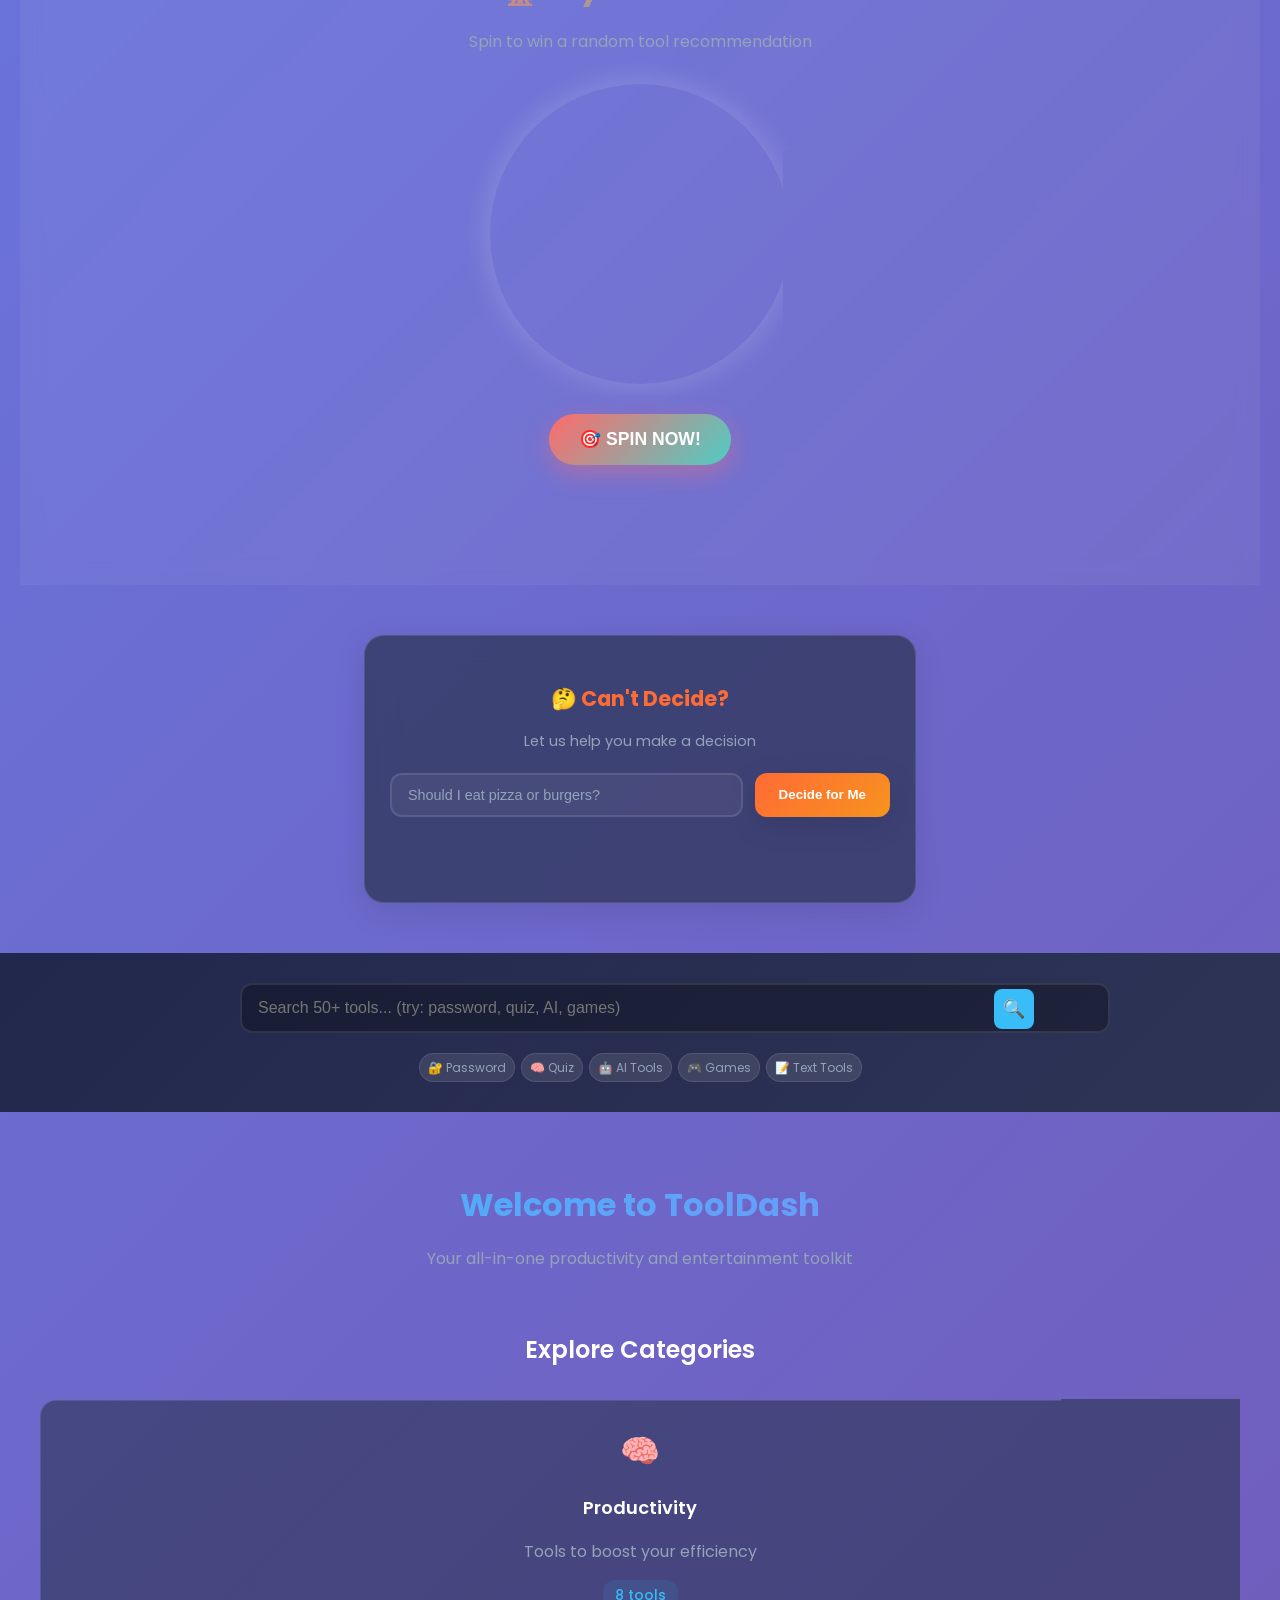
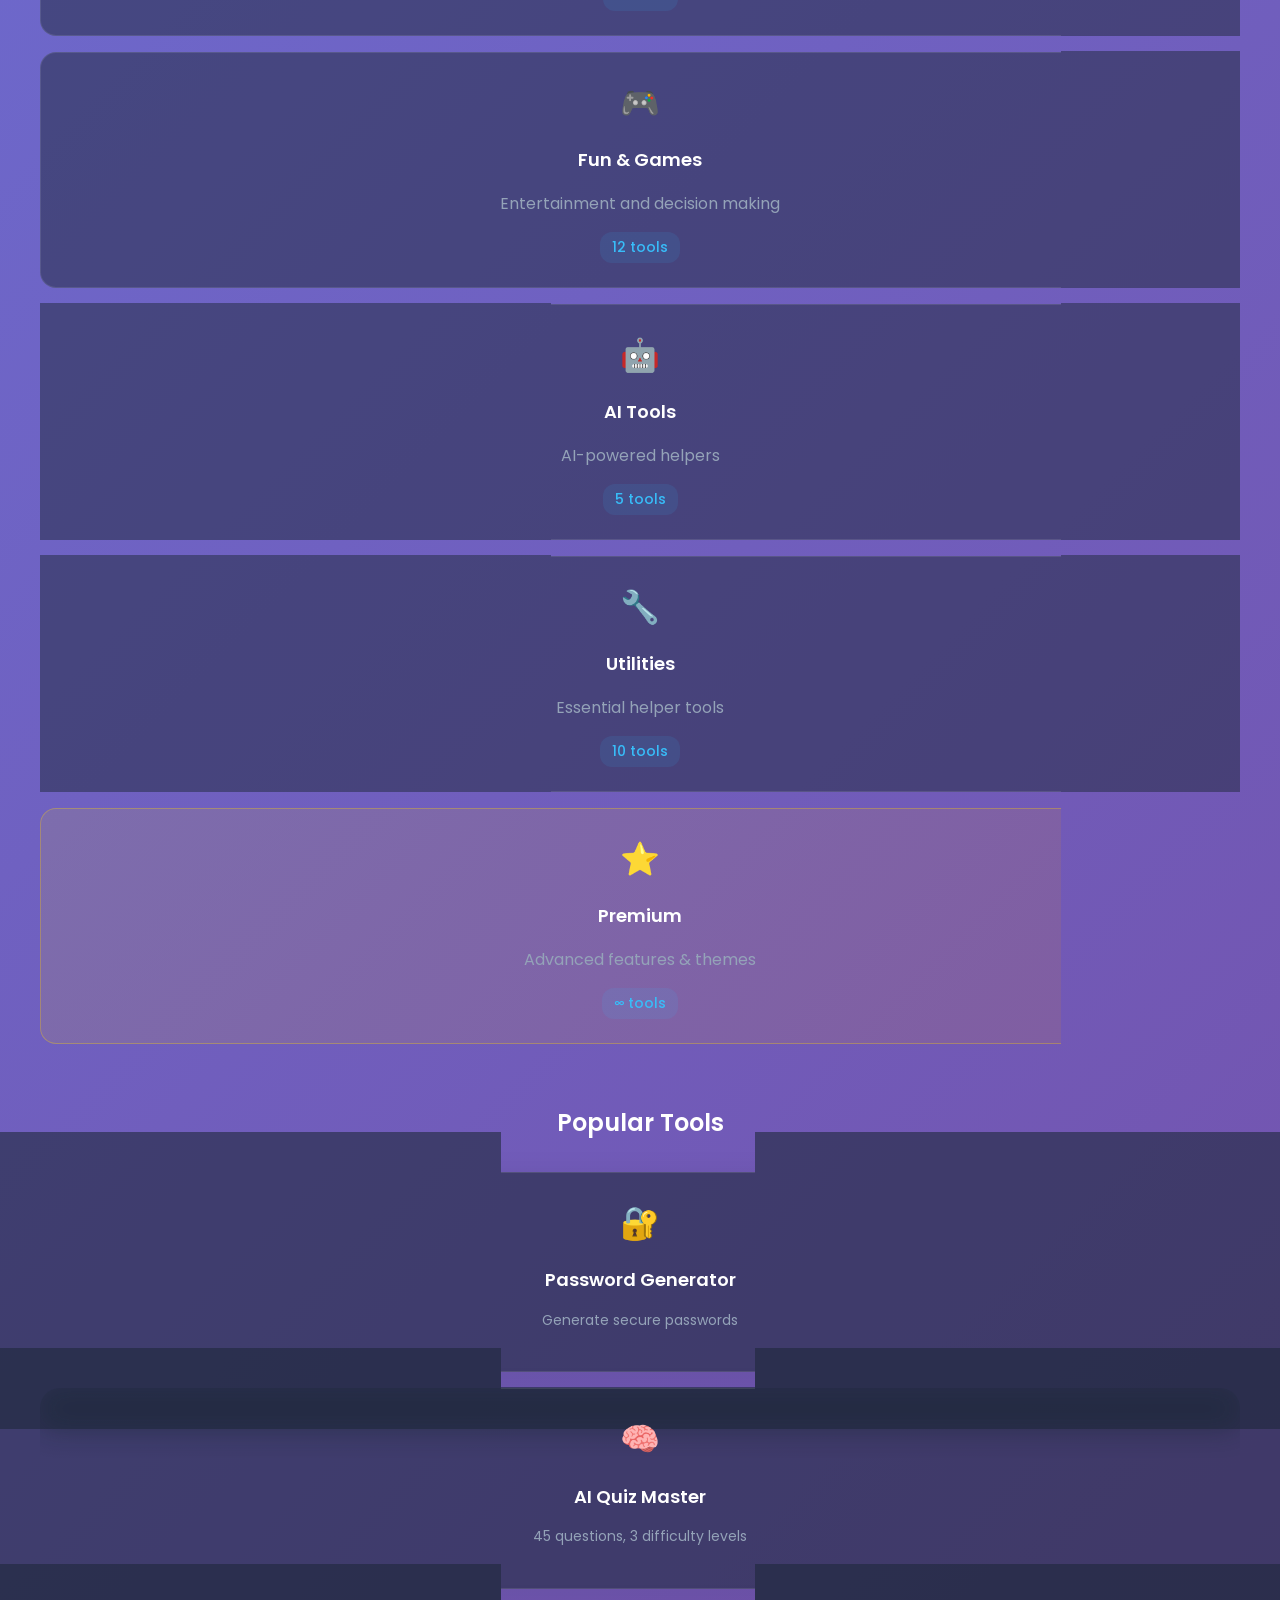
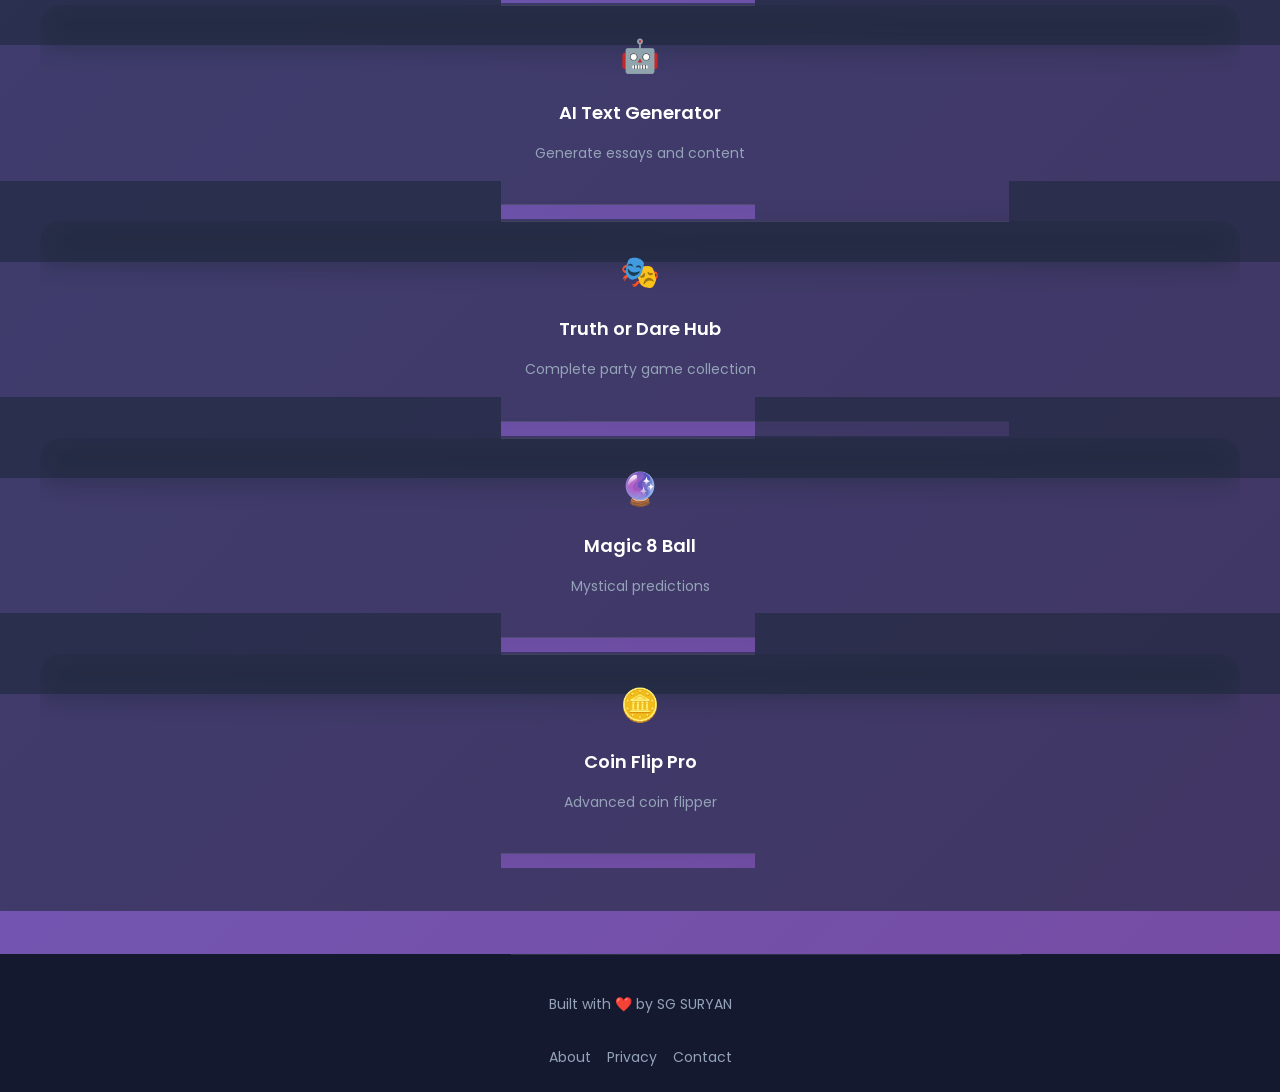
==== commit 2f562094: "Add files via upload" ====
--- a/index.html
+++ b/index.html
@@ -4,7 +4,7 @@
     <meta charset="UTF-8">
     <meta name="viewport" content="width=device-width, initial-scale=1.0, maximum-scale=1.0, user-scalable=no">
     <title>Free Online Multi Tool Website for Students - ToolDash</title>
-    <meta name="description" content="Use free tools, games, and utilities online easily. 50+ tools for students: AI quiz, password generator, text formatter, calculator, and more. No signup required!">
+    <meta name="description" content="🚀 ToolDash - Your Daily Use Hub! 50+ free tools in one place: password generator, calculator, random picker, AI quiz, and more. The ultimate toolkit students share with friends!">
     <meta name="keywords" content="free online tools, student tools, AI quiz, password generator, text formatter, calculator, games, productivity tools, decision maker, spin wheel">
     <meta name="author" content="SG SURYAN">
     <meta name="viewport" content="width=device-width, initial-scale=1.0">
@@ -60,8 +60,11 @@
                     Productivity tools, fun games, AI helpers & more. Join 15,000+ students already using ToolDash daily!
                 </p>
                 <div class="hero-actions">
+                    <button class="hero-cta-primary" onclick="window.location.href='quiz.html'">
+                        🔥 Try Most Popular Tool
+                    </button>
                     <button class="hero-cta" onclick="try{scrollToTools()}catch(e){document.getElementById('dashboardContent').scrollIntoView(true)}">
-                        🚀 Start Using Now
+                        🚀 Explore All Tools
                     </button>
                     <div class="hero-stats">
                         <div class="stat-item">
@@ -86,6 +89,56 @@
                     <div class="floating-tool tool-3">🎮</div>
                     <div class="floating-tool tool-4">🎲</div>
                     <div class="floating-tool tool-5">🤖</div>
+                </div>
+            </div>
+        </section>
+
+        <!-- DAILY USE HUB - SIGNATURE FEATURE -->
+        <section class="daily-hub-section">
+            <div class="daily-hub-container">
+                <div class="hub-header">
+                    <h2>⚡ Daily Use Hub</h2>
+                    <p>Your everyday tools in one click - the reason everyone loves ToolDash!</p>
+                </div>
+
+                <div class="quick-tools-grid">
+                    <div class="quick-tool" onclick="window.location.href='password.html'">
+                        <div class="quick-icon">🔐</div>
+                        <span>Password</span>
+                    </div>
+                    <div class="quick-tool" onclick="window.location.href='calculator.html'">
+                        <div class="quick-icon">🧮</div>
+                        <span>Calculator</span>
+                    </div>
+                    <div class="quick-tool" onclick="window.location.href='random.html'">
+                        <div class="quick-icon">🎲</div>
+                        <span>Random</span>
+                    </div>
+                    <div class="quick-tool" onclick="window.location.href='coinflip.html'">
+                        <div class="quick-icon">🪙</div>
+                        <span>Coin Flip</span>
+                    </div>
+                    <div class="quick-tool" onclick="window.location.href='text-formatter.html'">
+                        <div class="quick-icon">📝</div>
+                        <span>Text Format</span>
+                    </div>
+                    <div class="quick-tool" onclick="window.location.href='timer.html'">
+                        <div class="quick-icon">⏱️</div>
+                        <span>Timer</span>
+                    </div>
+                    <div class="quick-tool" onclick="window.location.href='converter.html'">
+                        <div class="quick-icon">🔄</div>
+                        <span>Converter</span>
+                    </div>
+                    <div class="quick-tool" onclick="makeDecision()">
+                        <div class="quick-icon">🤔</div>
+                        <span>Decide</span>
+                    </div>
+                </div>
+
+                <div class="hub-share">
+                    <p>💡 Share this with friends who need quick tools daily!</p>
+                    <button class="share-btn" onclick="shareDailyHub()">📤 Share Hub</button>
                 </div>
             </div>
         </section>
@@ -146,15 +199,15 @@
         <!-- DASHBOARD CONTENT -->
         <main class="dashboard-content" id="dashboardContent">
 
-            <!-- FEATURED TOOLS -->
+            <!-- FEATURED TOOLS - PREMIUM SIZE -->
             <section class="featured-section">
-                <h2>🚀 Featured Tools</h2>
+                <h2>⭐ Premium Featured Tools</h2>
                 <div class="featured-grid">
-                    <div class="featured-card" onclick="window.location.href='quiz.html'">
+                    <div class="featured-card featured-large" onclick="window.location.href='quiz.html'">
                         <div class="featured-icon">🧠</div>
                         <div class="featured-content">
                             <h3>AI Quiz Master</h3>
-                            <p>Test your knowledge with 45+ questions across 3 difficulty levels</p>
+                            <p>Test your knowledge with 45+ questions across 3 difficulty levels. Challenge yourself!</p>
                             <span class="featured-badge">Most Popular</span>
                         </div>
                     </div>
@@ -164,7 +217,7 @@
                         <div class="featured-content">
                             <h3>AI Text Generator</h3>
                             <p>Create essays, stories, and content with AI assistance</p>
-                            <span class="featured-badge">New</span>
+                            <span class="featured-badge">Trending</span>
                         </div>
                     </div>
 
@@ -173,7 +226,7 @@
                         <div class="featured-content">
                             <h3>Party Games Hub</h3>
                             <p>Truth or Dare, Never Have I Ever, and more party games</p>
-                            <span class="featured-badge">Fun</span>
+                            <span class="featured-badge">Viral Fun</span>
                         </div>
                     </div>
                 </div>
@@ -1061,6 +1114,25 @@
                 result.innerHTML = `<div class="decision-answer">${randomAnswer}</div>`;
             }, 1500);
         }
+
+        // Share Daily Hub Functionality
+        function shareDailyHub() {
+            const shareText = "🚀 Check out ToolDash's Daily Use Hub - all my favorite tools in one place! Password generator, calculator, random picker, and more. So convenient! 🔥 https://tooldash.com";
+            const shareUrl = "https://tooldash.com";
+
+            if (navigator.share) {
+                navigator.share({
+                    title: 'ToolDash Daily Use Hub',
+                    text: shareText,
+                    url: shareUrl,
+                });
+            } else {
+                // Fallback: copy to clipboard
+                navigator.clipboard.writeText(shareText + " " + shareUrl).then(() => {
+                    alert('🔗 Link copied! Share with your friends!');
+                });
+            }
+        }
     </script>
 
     <!-- FOOTER -->
--- a/style.css
+++ b/style.css
@@ -670,8 +670,48 @@
   flex-wrap: wrap;
 }
 
+.hero-cta-primary {
+  background: linear-gradient(135deg, #ff6b35, #f7931e);
+  color: white;
+  border: none;
+  padding: 16px 32px;
+  border-radius: 14px;
+  font-size: 1.1rem;
+  font-weight: 800;
+  cursor: pointer;
+  transition: all 0.4s cubic-bezier(0.25, 0.46, 0.45, 0.94);
+  box-shadow: 0 8px 25px rgba(255, 107, 53, 0.4);
+  align-self: flex-start;
+  text-transform: uppercase;
+  letter-spacing: 1px;
+  margin-right: 15px;
+  position: relative;
+  overflow: hidden;
+}
+
+.hero-cta-primary::before {
+  content: '';
+  position: absolute;
+  top: 0;
+  left: -100%;
+  width: 100%;
+  height: 100%;
+  background: linear-gradient(90deg, transparent, rgba(255, 255, 255, 0.3), transparent);
+  transition: left 0.6s;
+}
+
+.hero-cta-primary:hover::before {
+  left: 100%;
+}
+
+.hero-cta-primary:hover {
+  transform: translateY(-5px) scale(1.08);
+  box-shadow: 0 15px 35px rgba(255, 107, 53, 0.6);
+  background: linear-gradient(135deg, #ff8c42, #ff6b35);
+}
+
 .hero-cta {
-  background: var(--accent-gradient);
+  background: linear-gradient(135deg, #667eea, #764ba2);
   color: white;
   border: none;
   padding: 14px 28px;
@@ -689,7 +729,7 @@
 .hero-cta:hover {
   transform: translateY(-4px) scale(1.05);
   box-shadow: var(--shadow-strong);
-  background: linear-gradient(135deg, #ff8c42, #ff6b35);
+  background: linear-gradient(135deg, #5a67d8, #6b46c1);
 }
 
 .hero-stats {
@@ -2360,6 +2400,229 @@
   border-bottom: none;
 }
 
+/* DAILY USE HUB - SIGNATURE FEATURE */
+.daily-hub-section {
+  padding: 40px 20px;
+  margin: 30px 20px;
+  background: linear-gradient(135deg, rgba(255, 107, 53, 0.1), rgba(56, 189, 248, 0.05));
+  border-radius: 24px;
+  backdrop-filter: blur(20px);
+  border: 1px solid rgba(255, 255, 255, 0.1);
+  box-shadow: var(--shadow-strong);
+}
+
+.daily-hub-container {
+  max-width: 1000px;
+  margin: 0 auto;
+}
+
+.hub-header {
+  text-align: center;
+  margin-bottom: 30px;
+}
+
+.hub-header h2 {
+  font-size: 2.2rem;
+  background: var(--accent-gradient);
+  -webkit-background-clip: text;
+  -webkit-text-fill-color: transparent;
+  background-clip: text;
+  margin-bottom: 10px;
+  font-weight: 800;
+}
+
+.hub-header p {
+  color: #e2e8f0;
+  font-size: 1.1rem;
+  max-width: 600px;
+  margin: 0 auto;
+}
+
+.quick-tools-grid {
+  display: grid;
+  grid-template-columns: repeat(auto-fit, minmax(120px, 1fr));
+  gap: 20px;
+  margin-bottom: 30px;
+}
+
+.quick-tool {
+  background: var(--card-bg);
+  border: 2px solid rgba(255, 255, 255, 0.1);
+  border-radius: 16px;
+  padding: 20px 15px;
+  cursor: pointer;
+  transition: all 0.3s cubic-bezier(0.25, 0.46, 0.45, 0.94);
+  text-align: center;
+  box-shadow: var(--shadow-soft);
+  position: relative;
+  overflow: hidden;
+}
+
+.quick-tool::before {
+  content: '';
+  position: absolute;
+  top: 0;
+  left: -100%;
+  width: 100%;
+  height: 100%;
+  background: linear-gradient(90deg, transparent, rgba(255, 107, 53, 0.2), transparent);
+  transition: left 0.5s;
+}
+
+.quick-tool:hover::before {
+  left: 100%;
+}
+
+.quick-tool:hover {
+  transform: translateY(-8px) scale(1.05);
+  border-color: var(--accent-color);
+  box-shadow: var(--shadow-strong), 0 0 30px rgba(255, 107, 53, 0.3);
+  background: linear-gradient(135deg, rgba(255, 107, 53, 0.1), rgba(56, 189, 248, 0.05));
+}
+
+.quick-icon {
+  font-size: 2.5rem;
+  margin-bottom: 8px;
+  transition: transform 0.3s ease;
+}
+
+.quick-tool:hover .quick-icon {
+  transform: scale(1.2) rotate(5deg);
+}
+
+.quick-tool span {
+  font-weight: 600;
+  color: white;
+  font-size: 0.9rem;
+}
+
+.hub-share {
+  text-align: center;
+  padding: 20px;
+  background: rgba(255, 255, 255, 0.05);
+  border-radius: 16px;
+  border: 1px solid rgba(255, 255, 255, 0.1);
+}
+
+.hub-share p {
+  color: #e2e8f0;
+  margin-bottom: 15px;
+  font-size: 1rem;
+}
+
+.share-btn {
+  background: linear-gradient(135deg, #25d366, #128c7e);
+  color: white;
+  border: none;
+  padding: 12px 24px;
+  border-radius: 25px;
+  font-weight: 600;
+  cursor: pointer;
+  transition: all 0.3s ease;
+  box-shadow: var(--shadow-soft);
+}
+
+.share-btn:hover {
+  transform: translateY(-2px);
+  box-shadow: var(--shadow-strong);
+}
+
+/* ENHANCED FEATURED TOOLS */
+.featured-section h2 {
+  font-size: 2rem;
+  background: var(--primary-gradient);
+  -webkit-background-clip: text;
+  -webkit-text-fill-color: transparent;
+  background-clip: text;
+  margin-bottom: 30px;
+  text-align: center;
+}
+
+.featured-grid {
+  display: grid;
+  grid-template-columns: 2fr 1fr 1fr;
+  gap: 25px;
+  margin-bottom: 40px;
+}
+
+.featured-card {
+  background: var(--card-bg);
+  backdrop-filter: blur(15px);
+  border: 1px solid rgba(255, 255, 255, 0.1);
+  border-radius: 20px;
+  padding: 25px;
+  cursor: pointer;
+  transition: all 0.4s cubic-bezier(0.25, 0.46, 0.45, 0.94);
+  position: relative;
+  overflow: hidden;
+  box-shadow: var(--shadow-soft);
+  display: flex;
+  flex-direction: column;
+  align-items: center;
+  text-align: center;
+}
+
+.featured-card:hover {
+  transform: translateY(-12px) scale(1.02);
+  border-color: var(--accent-color);
+  box-shadow: var(--shadow-strong), 0 0 40px rgba(255, 107, 53, 0.2);
+}
+
+.featured-large {
+  grid-column: span 1;
+  padding: 35px 30px;
+}
+
+.featured-large .featured-icon {
+  font-size: 4rem;
+  margin-bottom: 15px;
+}
+
+.featured-large .featured-content h3 {
+  font-size: 1.5rem;
+  margin-bottom: 10px;
+}
+
+.featured-large .featured-content p {
+  font-size: 1rem;
+  line-height: 1.5;
+}
+
+.featured-icon {
+  font-size: 3rem;
+  margin-bottom: 12px;
+  transition: transform 0.3s ease;
+}
+
+.featured-card:hover .featured-icon {
+  transform: scale(1.1) rotate(5deg);
+}
+
+.featured-content h3 {
+  font-size: 1.2rem;
+  font-weight: 700;
+  margin-bottom: 8px;
+  color: white;
+}
+
+.featured-content p {
+  color: #94a3b8;
+  font-size: 0.9rem;
+  line-height: 1.4;
+  margin-bottom: 15px;
+}
+
+.featured-badge {
+  background: var(--accent-gradient);
+  color: white;
+  padding: 4px 12px;
+  border-radius: 12px;
+  font-size: 0.75rem;
+  font-weight: 600;
+  text-transform: uppercase;
+  letter-spacing: 0.5px;
+}
+
 /* DECISION TOOL */
 .decision-section {
   padding: 30px 20px;
@@ -2469,6 +2732,44 @@
 
 /* MOBILE RESPONSIVE */
 @media (max-width: 768px) {
+  .hero-actions {
+    flex-direction: column;
+    gap: 15px;
+    align-items: stretch;
+  }
+
+  .hero-cta-primary {
+    margin-right: 0;
+    text-align: center;
+  }
+
+  .featured-grid {
+    grid-template-columns: 1fr;
+    gap: 20px;
+  }
+
+  .featured-large {
+    grid-column: span 1;
+  }
+
+  .quick-tools-grid {
+    grid-template-columns: repeat(2, 1fr);
+    gap: 15px;
+  }
+
+  .daily-hub-section {
+    margin: 20px 15px;
+    padding: 25px 15px;
+  }
+
+  .hub-header h2 {
+    font-size: 1.8rem;
+  }
+
+  .hub-header p {
+    font-size: 1rem;
+  }
+
   .spin-wheel-container h2 {
     font-size: 1.5rem;
   }
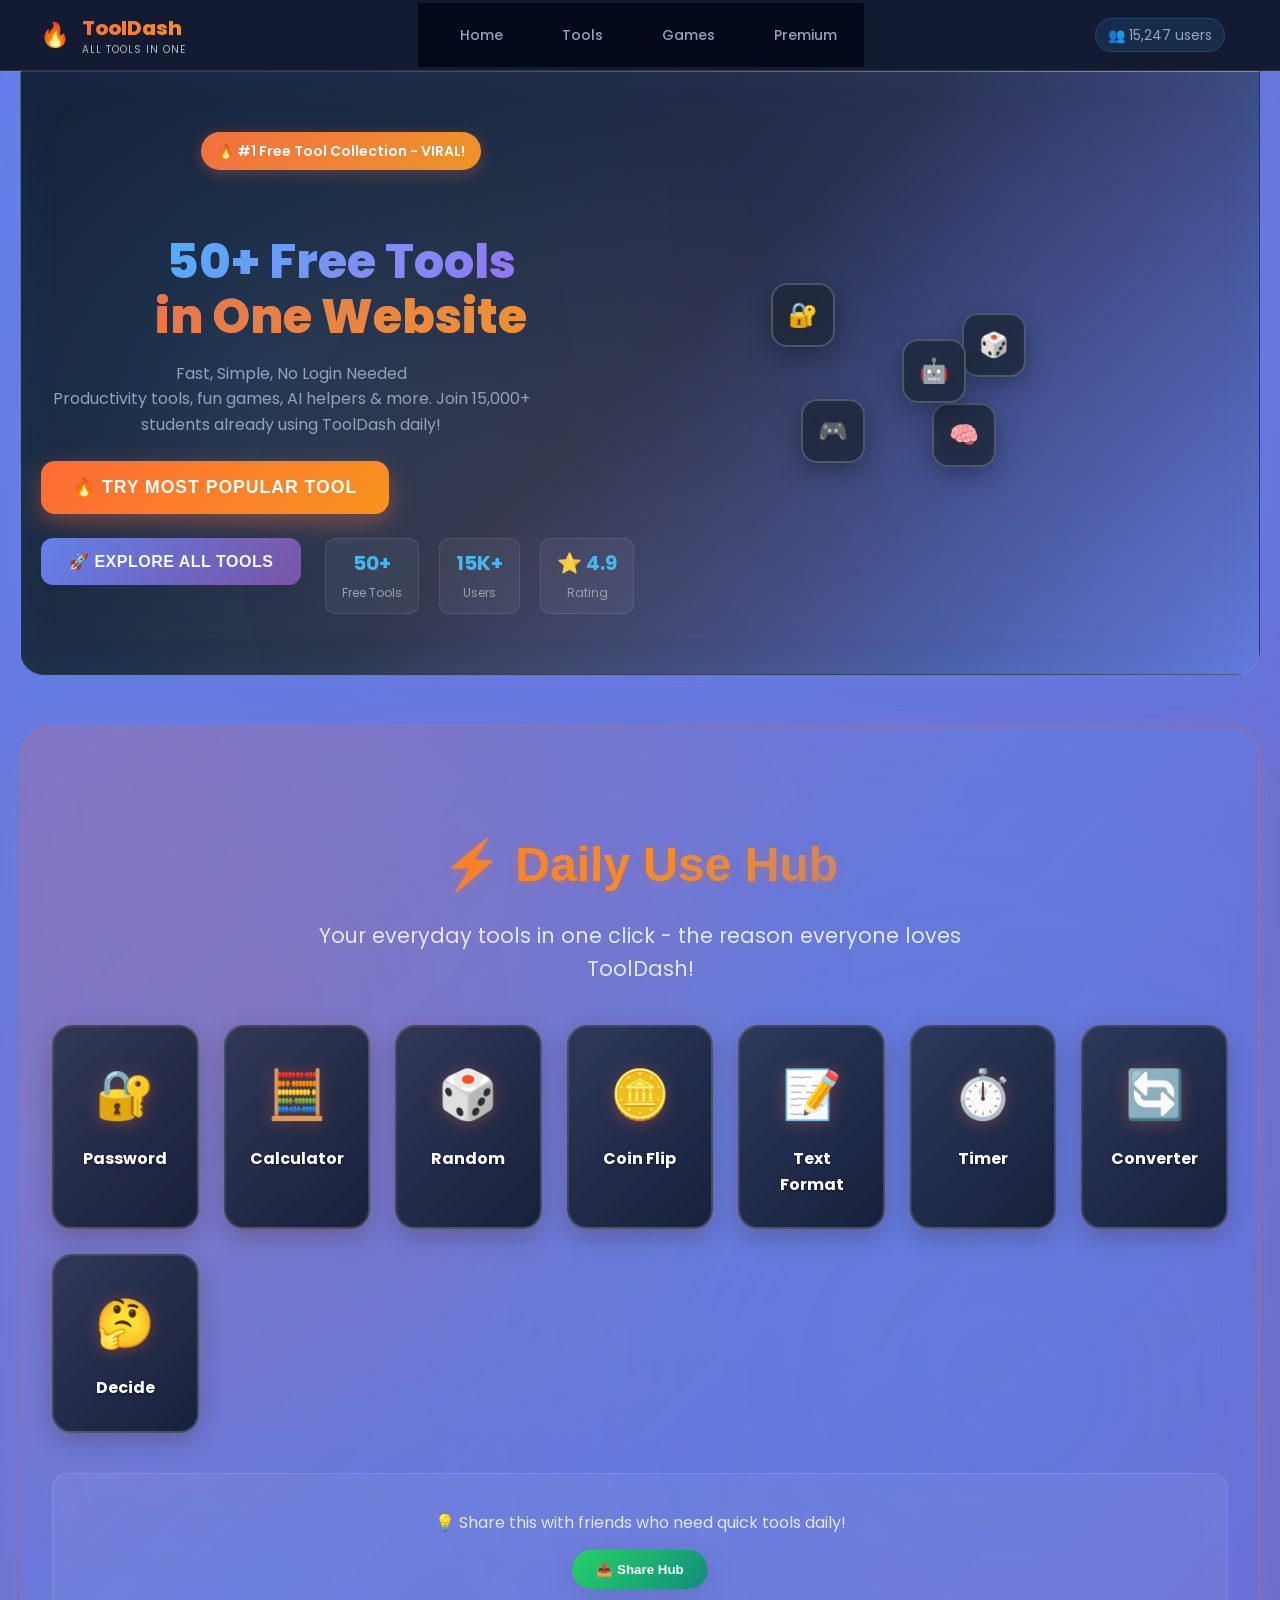
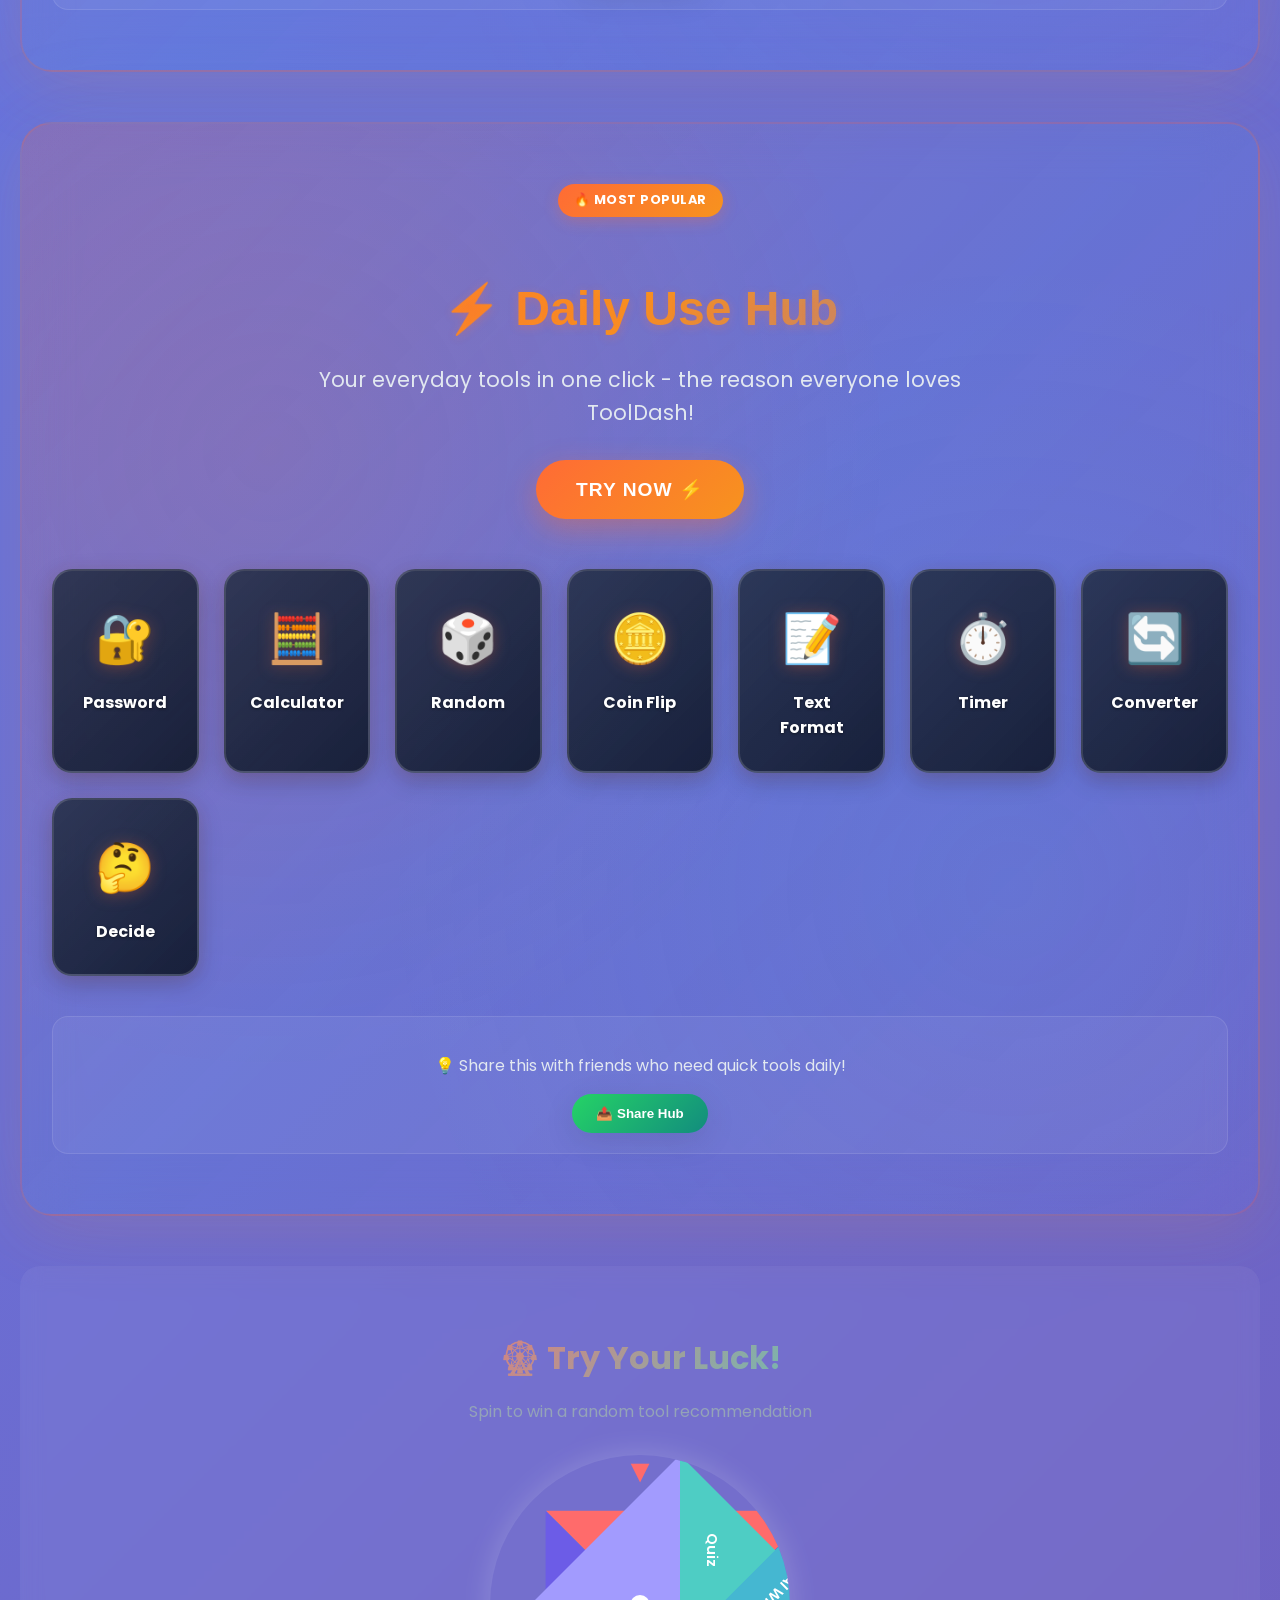
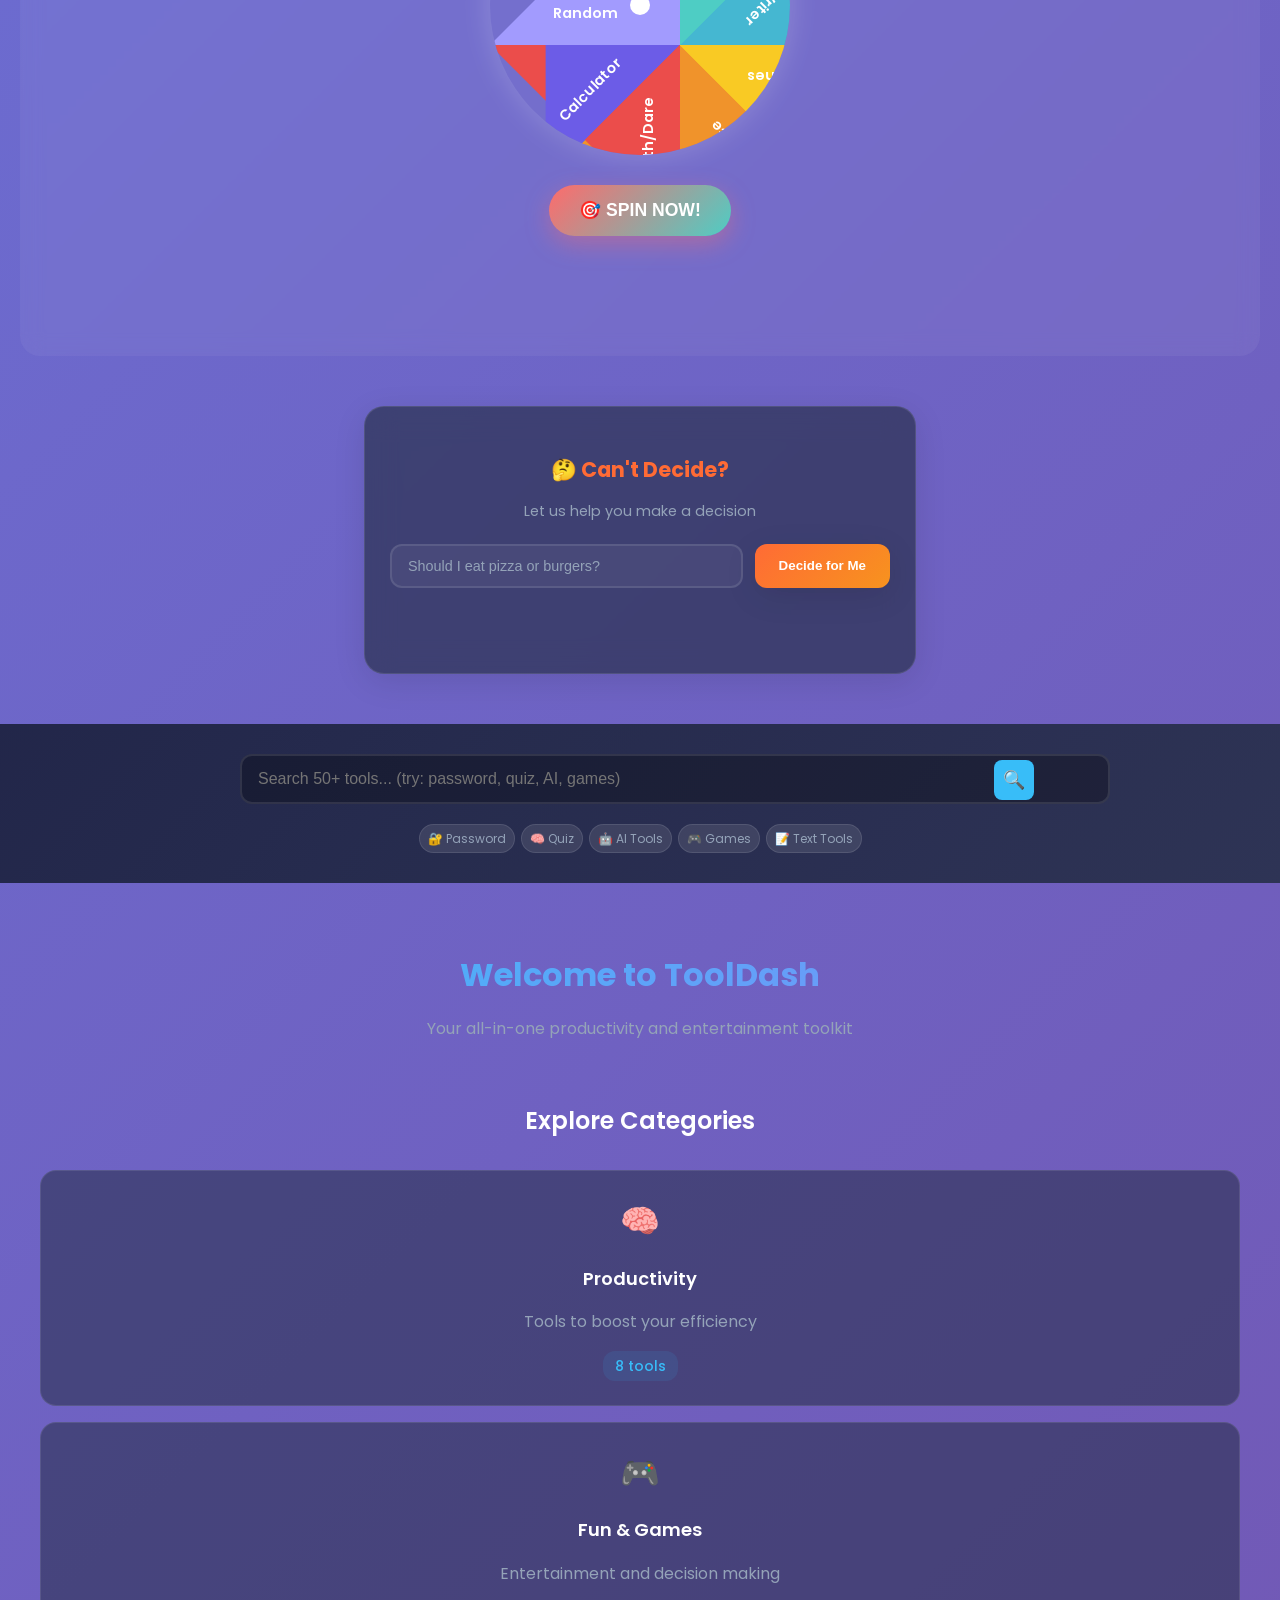
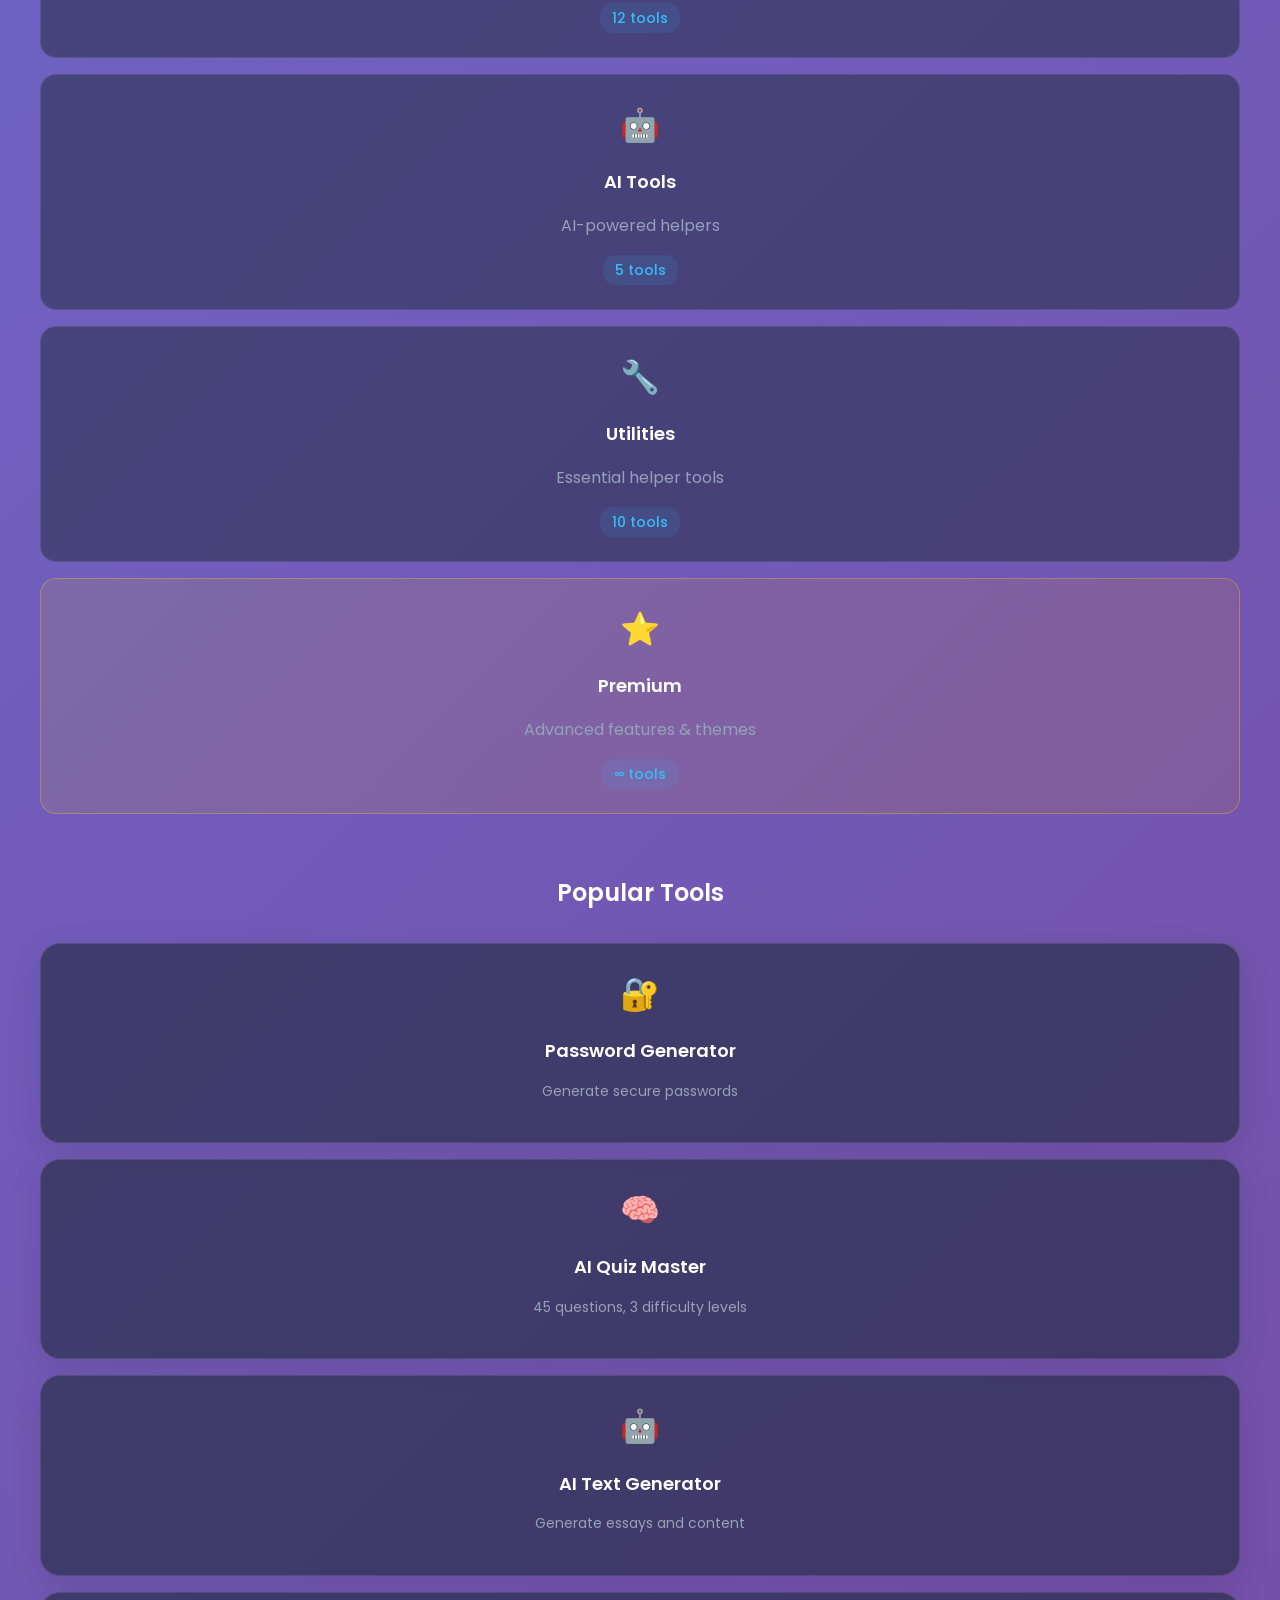
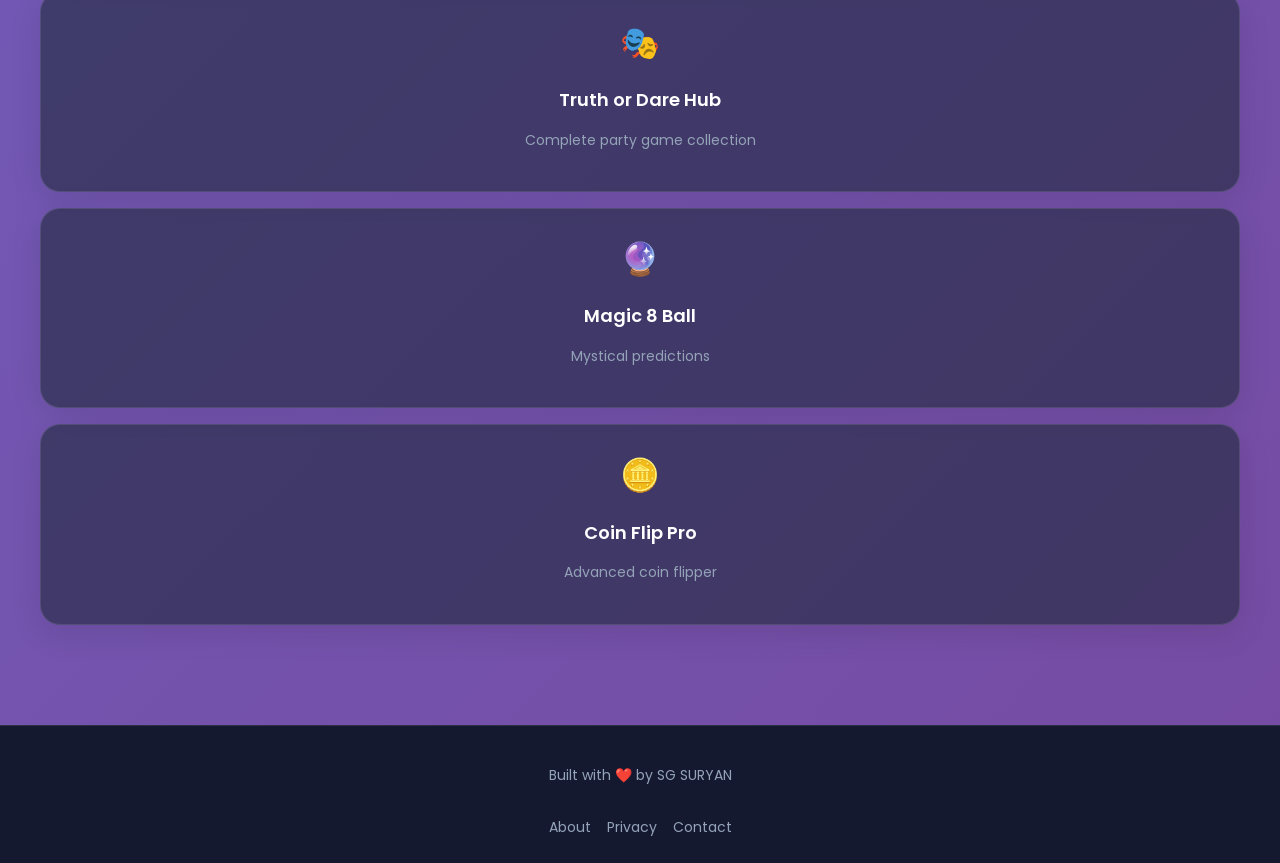
==== commit 53aebde9: "Add files via upload" ====
--- a/index.html
+++ b/index.html
@@ -4,7 +4,7 @@
     <meta charset="UTF-8">
     <meta name="viewport" content="width=device-width, initial-scale=1.0, maximum-scale=1.0, user-scalable=no">
     <title>Free Online Multi Tool Website for Students - ToolDash</title>
-    <meta name="description" content="🚀 ToolDash - Your Daily Use Hub! 50+ free tools in one place: password generator, calculator, random picker, AI quiz, and more. The ultimate toolkit students share with friends!">
+    <meta name="description" content="🚀 ToolDash Daily Use Hub - 8 Essential Tools in One Click! Password generator, calculator, coin flip, decision maker & more. The toolkit every student needs! 🔥 50+ total tools.">
     <meta name="keywords" content="free online tools, student tools, AI quiz, password generator, text formatter, calculator, games, productivity tools, decision maker, spin wheel">
     <meta name="author" content="SG SURYAN">
     <meta name="viewport" content="width=device-width, initial-scale=1.0">
@@ -99,6 +99,58 @@
                 <div class="hub-header">
                     <h2>⚡ Daily Use Hub</h2>
                     <p>Your everyday tools in one click - the reason everyone loves ToolDash!</p>
+                </div>
+
+                <div class="quick-tools-grid">
+                    <div class="quick-tool" onclick="window.location.href='password.html'">
+                        <div class="quick-icon">🔐</div>
+                        <span>Password</span>
+                    </div>
+                    <div class="quick-tool" onclick="window.location.href='calculator.html'">
+                        <div class="quick-icon">🧮</div>
+                        <span>Calculator</span>
+                    </div>
+                    <div class="quick-tool" onclick="window.location.href='random.html'">
+                        <div class="quick-icon">🎲</div>
+                        <span>Random</span>
+                    </div>
+                    <div class="quick-tool" onclick="window.location.href='coinflip.html'">
+                        <div class="quick-icon">🪙</div>
+                        <span>Coin Flip</span>
+                    </div>
+                    <div class="quick-tool" onclick="window.location.href='text-formatter.html'">
+                        <div class="quick-icon">📝</div>
+                        <span>Text Format</span>
+                    </div>
+                    <div class="quick-tool" onclick="window.location.href='timer.html'">
+                        <div class="quick-icon">⏱️</div>
+                        <span>Timer</span>
+                    </div>
+                    <div class="quick-tool" onclick="window.location.href='converter.html'">
+                        <div class="quick-icon">🔄</div>
+                        <span>Converter</span>
+                    </div>
+                    <div class="quick-tool" onclick="makeDecision()">
+                        <div class="quick-icon">🤔</div>
+                        <span>Decide</span>
+                    </div>
+                </div>
+
+                <div class="hub-share">
+                    <p>💡 Share this with friends who need quick tools daily!</p>
+                    <button class="share-btn" onclick="shareDailyHub()">📤 Share Hub</button>
+                </div>
+            </div>
+        </section>
+
+        <!-- DAILY USE HUB - STAR FEATURE -->
+        <section class="daily-hub-section star-feature">
+            <div class="daily-hub-container">
+                <div class="hub-header">
+                    <div class="hub-badge">🔥 Most Popular</div>
+                    <h2>⚡ Daily Use Hub</h2>
+                    <p>Your everyday tools in one click - the reason everyone loves ToolDash!</p>
+                    <button class="hub-cta" onclick="scrollToHub()">Try Now ⚡</button>
                 </div>
 
                 <div class="quick-tools-grid">
@@ -1133,6 +1185,14 @@
                 });
             }
         }
+
+        // Scroll to Daily Hub
+        function scrollToHub() {
+            const hubSection = document.querySelector('.daily-hub-section');
+            if (hubSection) {
+                hubSection.scrollIntoView({ behavior: 'smooth', block: 'start' });
+            }
+        }
     </script>
 
     <!-- FOOTER -->
--- a/style.css
+++ b/style.css
@@ -1250,16 +1250,17 @@
 }
 
 .tool-card:hover {
-  transform: translateY(-15px) scale(1.05);
-  border-color: rgba(255, 107, 53, 0.4);
-  box-shadow: var(--shadow-strong), 0 0 50px rgba(255, 107, 53, 0.2);
-  background: linear-gradient(135deg, rgba(255, 107, 53, 0.08), rgba(56, 189, 248, 0.05));
+  transform: translateY(-18px) scale(1.06);
+  border-color: rgba(255, 107, 53, 0.5);
+  box-shadow: 0 25px 50px rgba(0, 0, 0, 0.3), 0 15px 35px rgba(255, 107, 53, 0.3), 0 0 60px rgba(56, 189, 248, 0.15);
+  background: linear-gradient(135deg, rgba(255, 107, 53, 0.12), rgba(56, 189, 248, 0.08), rgba(139, 92, 246, 0.05));
 }
 
 .tool-card:hover .tool-icon {
-  transform: scale(1.2) rotate(10deg);
+  transform: scale(1.25) rotate(12deg);
   transition: all 0.4s cubic-bezier(0.25, 0.46, 0.45, 0.94);
   color: var(--accent-color);
+  filter: drop-shadow(0 4px 12px rgba(255, 107, 53, 0.4));
 }
 
 .tool-card:active {
@@ -2400,60 +2401,139 @@
   border-bottom: none;
 }
 
-/* DAILY USE HUB - SIGNATURE FEATURE */
+/* DAILY USE HUB - STAR FEATURE */
 .daily-hub-section {
-  padding: 40px 20px;
-  margin: 30px 20px;
-  background: linear-gradient(135deg, rgba(255, 107, 53, 0.1), rgba(56, 189, 248, 0.05));
-  border-radius: 24px;
-  backdrop-filter: blur(20px);
-  border: 1px solid rgba(255, 255, 255, 0.1);
-  box-shadow: var(--shadow-strong);
+  padding: 60px 30px;
+  margin: 50px 20px;
+  background: linear-gradient(135deg, rgba(255, 107, 53, 0.15), rgba(56, 189, 248, 0.08), rgba(139, 92, 246, 0.05));
+  border-radius: 32px;
+  backdrop-filter: blur(25px);
+  border: 2px solid rgba(255, 107, 53, 0.2);
+  box-shadow: 0 20px 60px rgba(255, 107, 53, 0.15), 0 0 100px rgba(56, 189, 248, 0.1);
+  position: relative;
+  overflow: hidden;
+}
+
+.daily-hub-section::before {
+  content: '';
+  position: absolute;
+  top: 0;
+  left: 0;
+  right: 0;
+  bottom: 0;
+  background: radial-gradient(circle at 20% 30%, rgba(255, 107, 53, 0.1) 0%, transparent 50%),
+              radial-gradient(circle at 80% 70%, rgba(56, 189, 248, 0.1) 0%, transparent 50%);
+  pointer-events: none;
+}
+
+.star-feature {
+  animation: featureGlow 3s ease-in-out infinite alternate;
+}
+
+@keyframes featureGlow {
+  0% { box-shadow: 0 20px 60px rgba(255, 107, 53, 0.15), 0 0 100px rgba(56, 189, 248, 0.1); }
+  100% { box-shadow: 0 30px 80px rgba(255, 107, 53, 0.25), 0 0 120px rgba(56, 189, 248, 0.15); }
 }
 
 .daily-hub-container {
-  max-width: 1000px;
+  max-width: 1200px;
   margin: 0 auto;
+  position: relative;
+  z-index: 1;
 }
 
 .hub-header {
   text-align: center;
-  margin-bottom: 30px;
+  margin-bottom: 40px;
+}
+
+.hub-badge {
+  background: linear-gradient(135deg, #ff6b35, #f7931e);
+  color: white;
+  padding: 6px 16px;
+  border-radius: 20px;
+  font-size: 0.8rem;
+  font-weight: 700;
+  text-transform: uppercase;
+  letter-spacing: 0.5px;
+  display: inline-block;
+  margin-bottom: 15px;
+  box-shadow: 0 4px 15px rgba(255, 107, 53, 0.3);
 }
 
 .hub-header h2 {
-  font-size: 2.2rem;
-  background: var(--accent-gradient);
+  font-size: 3rem;
+  background: linear-gradient(135deg, #ff6b35, #f7931e, #667eea);
   -webkit-background-clip: text;
   -webkit-text-fill-color: transparent;
   background-clip: text;
-  margin-bottom: 10px;
-  font-weight: 800;
+  margin-bottom: 15px;
+  font-weight: 900;
+  text-shadow: 0 2px 10px rgba(255, 107, 53, 0.3);
 }
 
 .hub-header p {
   color: #e2e8f0;
-  font-size: 1.1rem;
-  max-width: 600px;
-  margin: 0 auto;
+  font-size: 1.3rem;
+  max-width: 700px;
+  margin: 0 auto 30px;
+  line-height: 1.6;
+}
+
+.hub-cta {
+  background: linear-gradient(135deg, #ff6b35, #f7931e);
+  color: white;
+  border: none;
+  padding: 18px 40px;
+  border-radius: 30px;
+  font-size: 1.2rem;
+  font-weight: 800;
+  cursor: pointer;
+  transition: all 0.4s cubic-bezier(0.25, 0.46, 0.45, 0.94);
+  box-shadow: 0 10px 30px rgba(255, 107, 53, 0.4);
+  text-transform: uppercase;
+  letter-spacing: 1px;
+  margin-bottom: 10px;
+  position: relative;
+  overflow: hidden;
+}
+
+.hub-cta::before {
+  content: '';
+  position: absolute;
+  top: 0;
+  left: -100%;
+  width: 100%;
+  height: 100%;
+  background: linear-gradient(90deg, transparent, rgba(255, 255, 255, 0.3), transparent);
+  transition: left 0.6s;
+}
+
+.hub-cta:hover::before {
+  left: 100%;
+}
+
+.hub-cta:hover {
+  transform: translateY(-5px) scale(1.05);
+  box-shadow: 0 20px 50px rgba(255, 107, 53, 0.6);
 }
 
 .quick-tools-grid {
   display: grid;
-  grid-template-columns: repeat(auto-fit, minmax(120px, 1fr));
-  gap: 20px;
-  margin-bottom: 30px;
+  grid-template-columns: repeat(auto-fit, minmax(140px, 1fr));
+  gap: 25px;
+  margin-bottom: 40px;
 }
 
 .quick-tool {
-  background: var(--card-bg);
-  border: 2px solid rgba(255, 255, 255, 0.1);
-  border-radius: 16px;
-  padding: 20px 15px;
+  background: linear-gradient(135deg, rgba(30, 41, 59, 0.8), rgba(15, 23, 42, 0.9));
+  border: 2px solid rgba(255, 255, 255, 0.15);
+  border-radius: 20px;
+  padding: 30px 20px;
   cursor: pointer;
-  transition: all 0.3s cubic-bezier(0.25, 0.46, 0.45, 0.94);
+  transition: all 0.4s cubic-bezier(0.25, 0.46, 0.45, 0.94);
   text-align: center;
-  box-shadow: var(--shadow-soft);
+  box-shadow: 0 8px 25px rgba(0, 0, 0, 0.2), 0 4px 15px rgba(255, 107, 53, 0.1);
   position: relative;
   overflow: hidden;
 }
@@ -2465,8 +2545,8 @@
   left: -100%;
   width: 100%;
   height: 100%;
-  background: linear-gradient(90deg, transparent, rgba(255, 107, 53, 0.2), transparent);
-  transition: left 0.5s;
+  background: linear-gradient(90deg, transparent, rgba(255, 107, 53, 0.25), transparent);
+  transition: left 0.6s;
 }
 
 .quick-tool:hover::before {
@@ -2474,26 +2554,29 @@
 }
 
 .quick-tool:hover {
-  transform: translateY(-8px) scale(1.05);
+  transform: translateY(-12px) scale(1.08);
   border-color: var(--accent-color);
-  box-shadow: var(--shadow-strong), 0 0 30px rgba(255, 107, 53, 0.3);
-  background: linear-gradient(135deg, rgba(255, 107, 53, 0.1), rgba(56, 189, 248, 0.05));
+  box-shadow: 0 20px 40px rgba(0, 0, 0, 0.3), 0 15px 35px rgba(255, 107, 53, 0.4), 0 0 60px rgba(56, 189, 248, 0.2);
+  background: linear-gradient(135deg, rgba(255, 107, 53, 0.15), rgba(56, 189, 248, 0.1), rgba(139, 92, 246, 0.05));
 }
 
 .quick-icon {
-  font-size: 2.5rem;
-  margin-bottom: 8px;
-  transition: transform 0.3s ease;
+  font-size: 3rem;
+  margin-bottom: 12px;
+  transition: all 0.4s cubic-bezier(0.25, 0.46, 0.45, 0.94);
+  filter: drop-shadow(0 2px 8px rgba(255, 107, 53, 0.3));
 }
 
 .quick-tool:hover .quick-icon {
-  transform: scale(1.2) rotate(5deg);
+  transform: scale(1.3) rotate(10deg);
+  filter: drop-shadow(0 4px 15px rgba(255, 107, 53, 0.5));
 }
 
 .quick-tool span {
-  font-weight: 600;
+  font-weight: 700;
   color: white;
-  font-size: 0.9rem;
+  font-size: 1rem;
+  text-shadow: 0 1px 3px rgba(0, 0, 0, 0.5);
 }
 
 .hub-share {
@@ -2563,10 +2646,15 @@
 }
 
 .featured-card:hover {
-  transform: translateY(-12px) scale(1.02);
+  transform: translateY(-15px) scale(1.04);
   border-color: var(--accent-color);
-  box-shadow: var(--shadow-strong), 0 0 40px rgba(255, 107, 53, 0.2);
-}
+  box-shadow: 0 20px 40px rgba(0, 0, 0, 0.3), 0 15px 35px rgba(255, 107, 53, 0.3), 0 0 60px rgba(56, 189, 248, 0.15);
+}
+
+.featured-card:hover .featured-icon {
+  transform: scale(1.15) rotate(8deg);
+  filter: drop-shadow(0 4px 12px rgba(255, 107, 53, 0.4));
+}
 
 .featured-large {
   grid-column: span 1;
@@ -2758,16 +2846,34 @@
   }
 
   .daily-hub-section {
-    margin: 20px 15px;
+    margin: 30px 15px;
+    padding: 40px 20px;
+  }
+
+  .hub-header h2 {
+    font-size: 2.2rem;
+  }
+
+  .hub-header p {
+    font-size: 1.1rem;
+  }
+
+  .hub-cta {
+    padding: 14px 30px;
+    font-size: 1rem;
+  }
+
+  .quick-tools-grid {
+    grid-template-columns: repeat(2, 1fr);
+    gap: 20px;
+  }
+
+  .quick-tool {
     padding: 25px 15px;
   }
 
-  .hub-header h2 {
-    font-size: 1.8rem;
-  }
-
-  .hub-header p {
-    font-size: 1rem;
+  .quick-icon {
+    font-size: 2.5rem;
   }
 
   .spin-wheel-container h2 {
